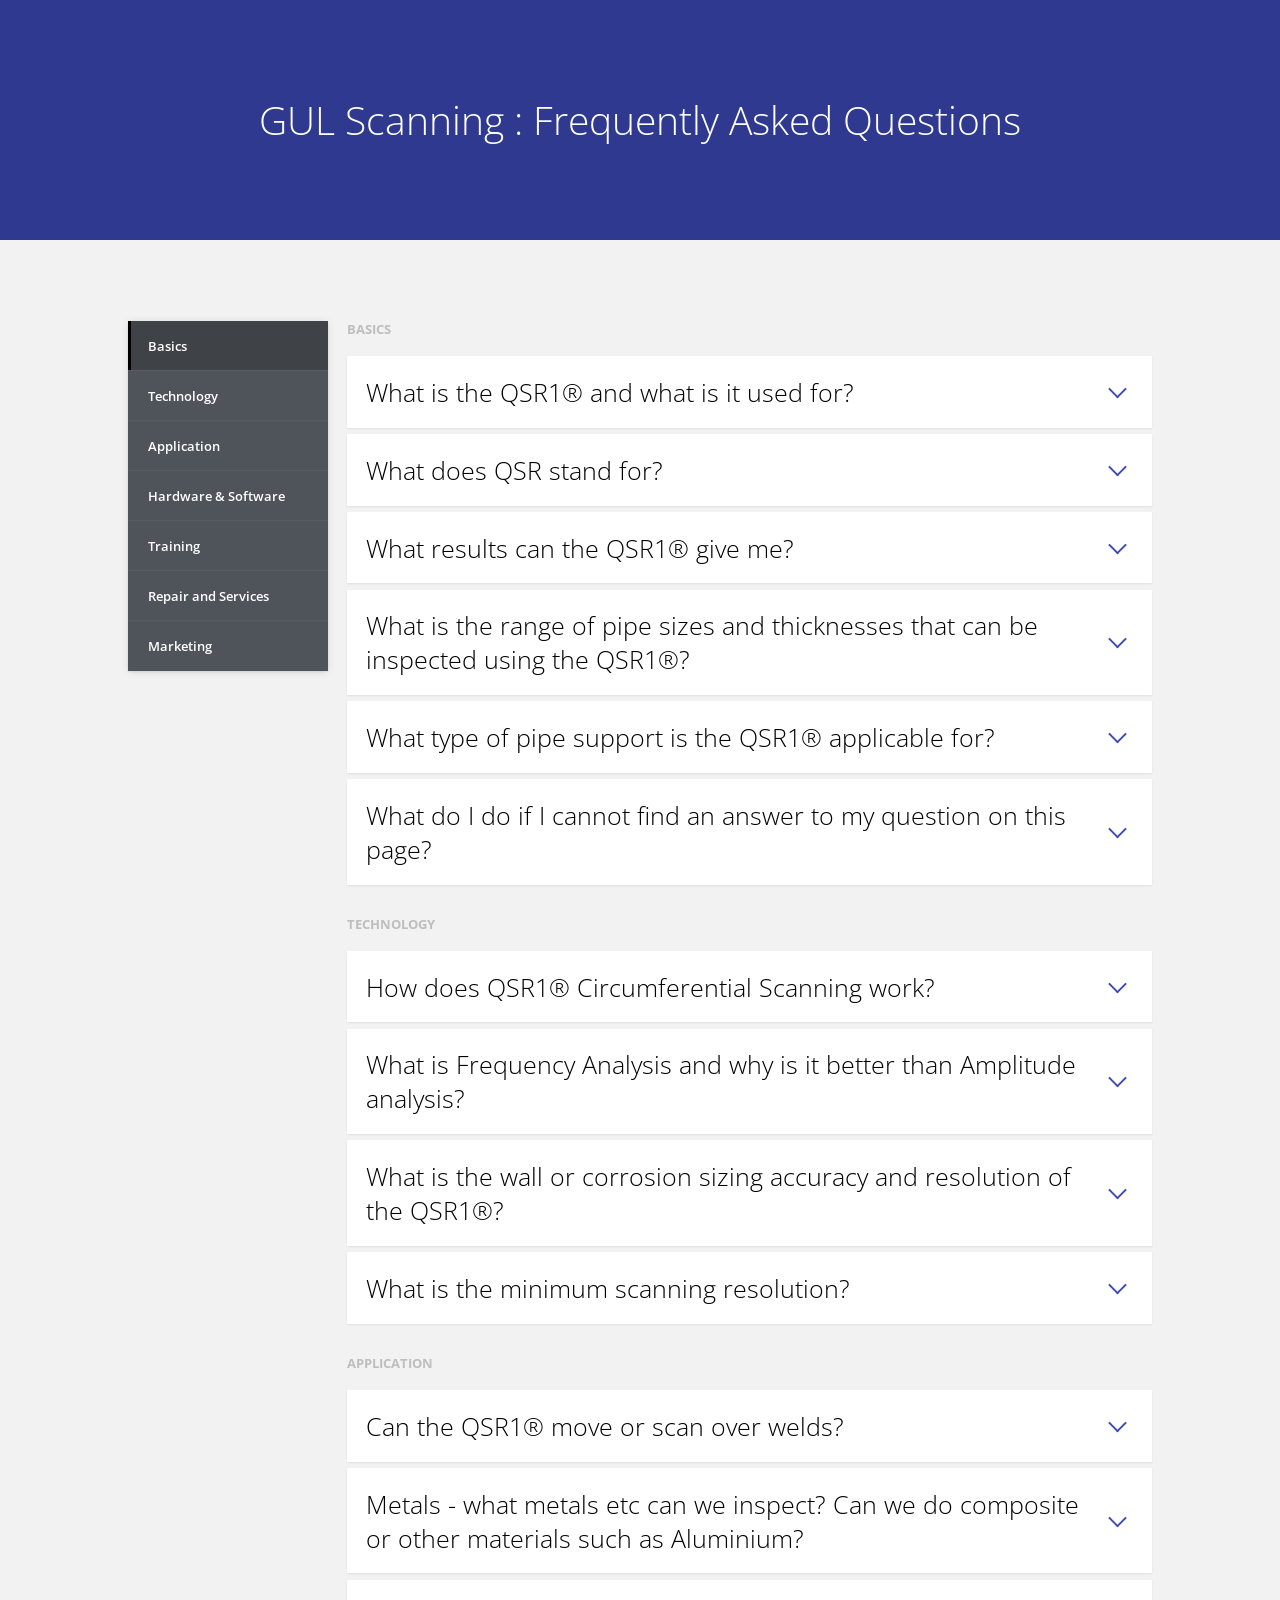
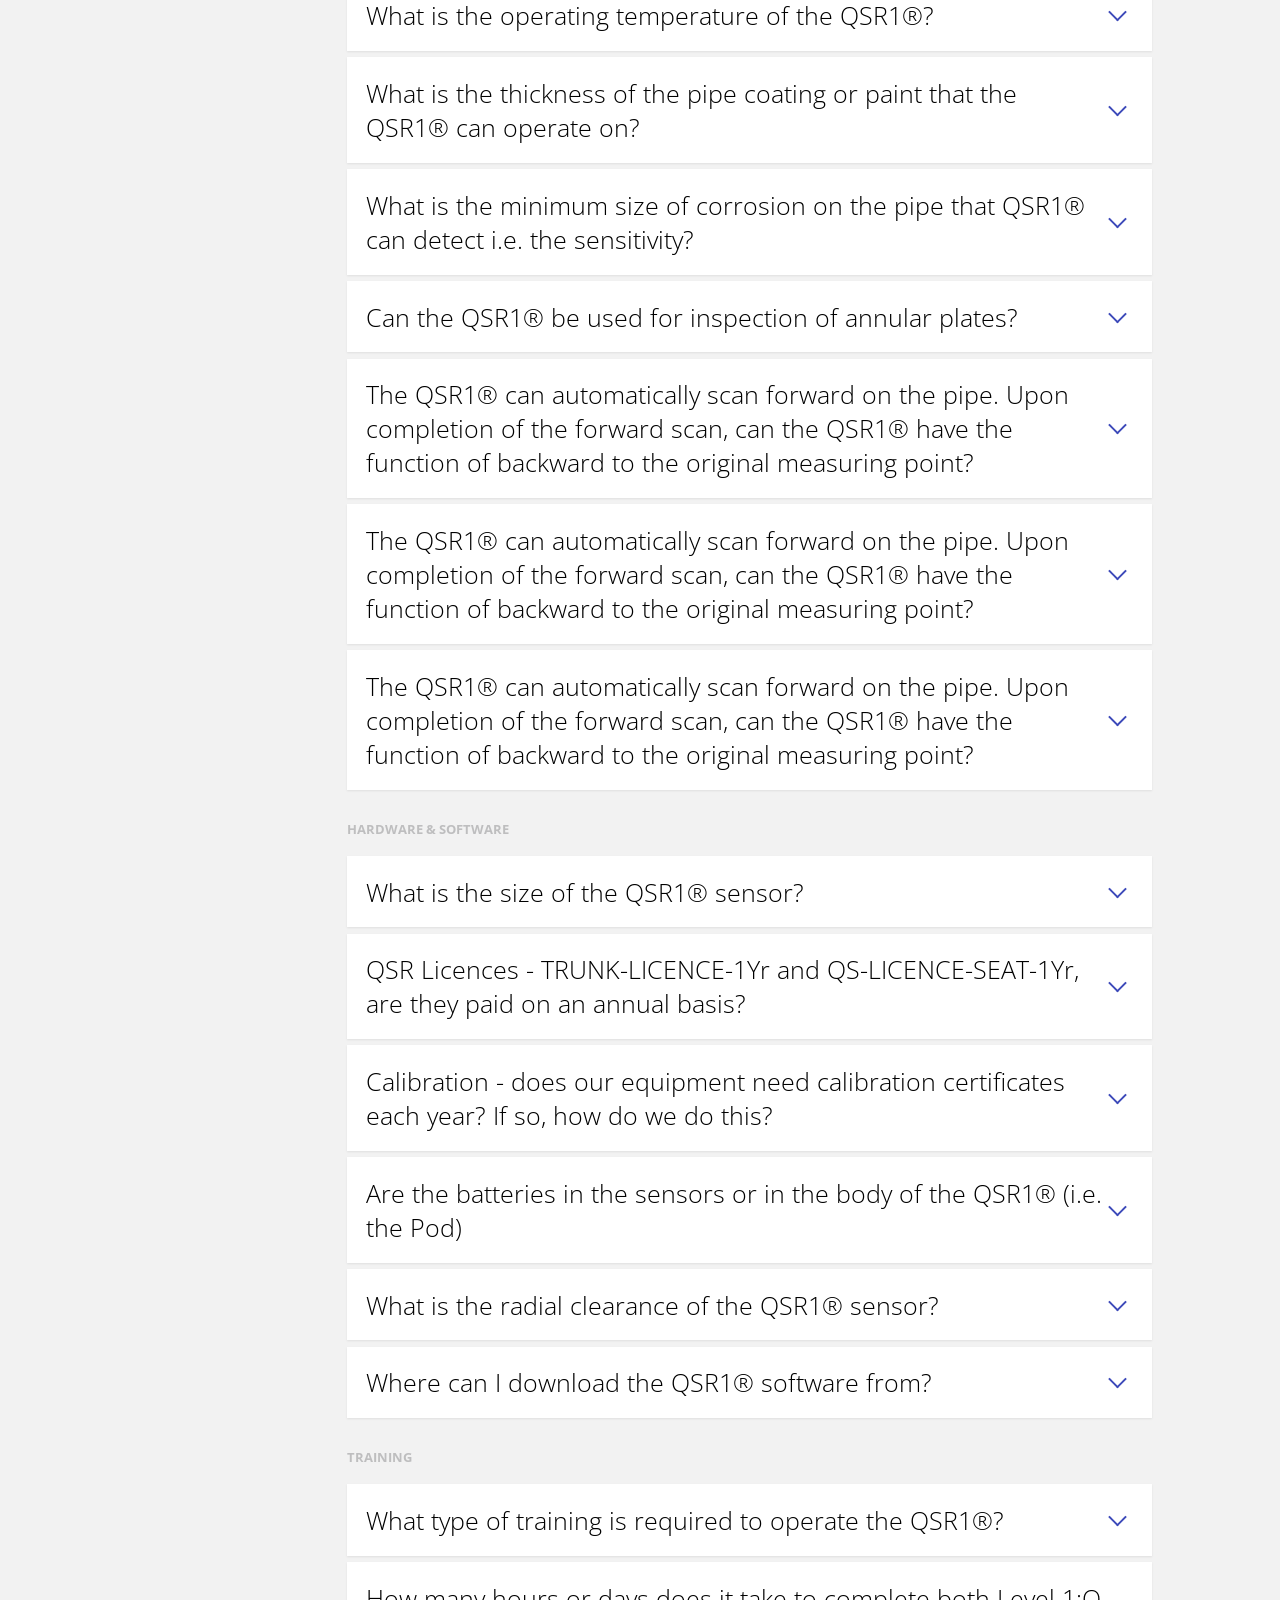
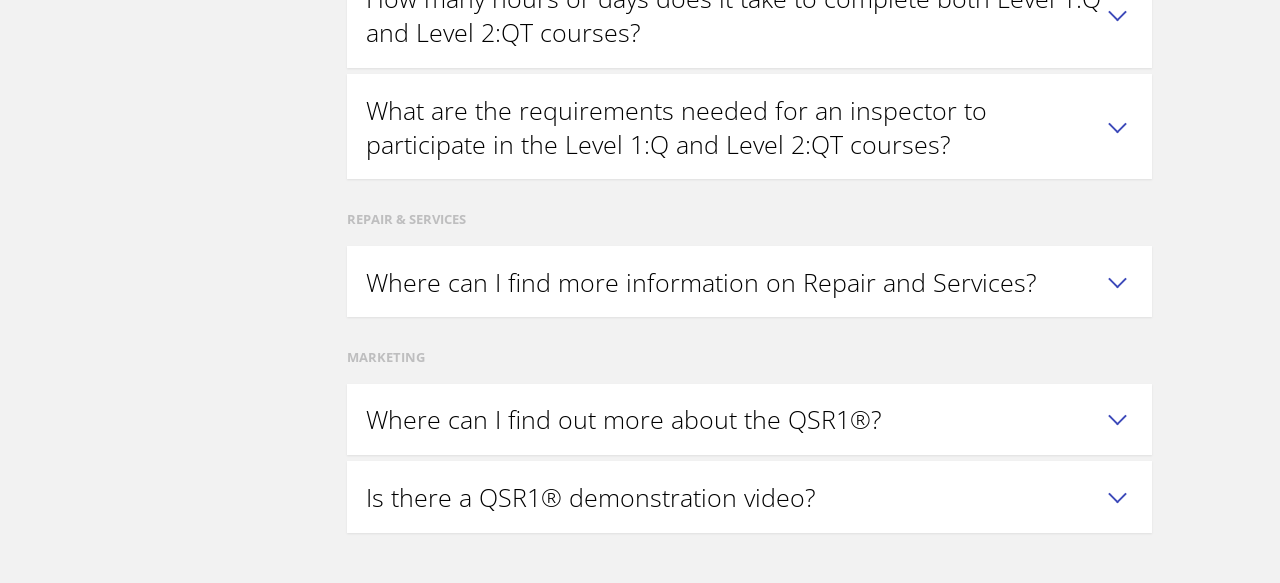
==== index.html @ 3a2f201e "Update index.html" ====
<!doctype html>
<html lang="en">
<head>
  <meta charset="UTF-8">
  <meta name="viewport" content="width=device-width, initial-scale=1">
  <script>document.getElementsByTagName("html")[0].className += " js";</script>
  <link rel="stylesheet" href="assets/css/style.css">
  <title>GUL FAQ | QSR1 </title>
</head>
<body>
<header class="cd-header flex flex-column flex-center">
  <div class="text-component text-center">
    <h1>GUL Scanning : Frequently Asked Questions</h1>
   <!-- <p>👈 <a class="cd-article-link" href="https://codyhouse.co/gem/css-faq-template">Article &amp; Download</a></p> -->
  </div>
</header>

<section class="cd-faq js-cd-faq container max-width-md margin-top-lg margin-bottom-lg">
	<ul class="cd-faq__categories">
		<li><a class="cd-faq__category cd-faq__category-selected truncate" href="#basics">Basics</a></li>
		<li><a class="cd-faq__category truncate" href="#mobile">Technology</a></li>
		<li><a class="cd-faq__category truncate" href="#account">Application</a></li>
		<li><a class="cd-faq__category truncate" href="#payments">Hardware &amp; Software</a></li>
		<li><a class="cd-faq__category truncate" href="#privacy">Training</a></li>
		<li><a class="cd-faq__category truncate" href="#delivery">Repair and Services</a></li>
		<li><a class="cd-faq__category truncate" href="#privacy2">Marketing</a></li>
	</ul> <!-- cd-faq__categories -->

	<div class="cd-faq__items">
		<ul id="basics" class="cd-faq__group">
			<li class="cd-faq__title"><h2>Basics</h2></li>
			<li class="cd-faq__item">
				<a class="cd-faq__trigger" href="#0"><span>What is the QSR1® and what is it used for?</span></a>
				<div class="cd-faq__content">
          <div class="text-component">
            <p>The QSR1® is a guided wave scanner that can measure the minimum remaining and nominal pipe wall thicknesses. The circumferential scanner uses circumferential guided waves and advanced frequency analysis to quantitatively and accurately measure wall thicknesses. These measurement data are highly repeatable and reliable because of the Auto-Calibration and Semi-Automatic Scanning capabilities. The circumferential scanner is mainly used for the sizing of corrosion under pipe supports (CUPS) or touch point corrosion.<br><br>
			  
			  <img src="https://drive.google.com/uc?id=10ZU4eWEVcbg81Zo8_3ATDaKUYLlcRTdD" alt="QSR1-feature">
			  
			  </p>
          </div>
				</div> <!-- cd-faq__content -->
			</li>

			<li class="cd-faq__item">
				<a class="cd-faq__trigger" href="#0"><span>What does QSR stand for?</span></a>
				<div class="cd-faq__content">
          <div class="text-component">
            <p>QSR is an abbreviation of Quantitative Short Range. It is a group of products that uses patented GUL Scanning technology to quantitatively size corrosion within a relatively short inspection range.
			  <br><br><img src="https://drive.google.com/uc?id=1bDY5DT1FU-ywLPHUi1WL1-l1NAIL7yca" alt="QSR1-FreqAnalysisGIF">

			  
			  </p>
          </div>
				</div> <!-- cd-faq__content -->
			</li>

			
			<li class="cd-faq__item">
				<a class="cd-faq__trigger" href="#0"><span>What results can the QSR1® give me?</span></a>
				<div class="cd-faq__content">
          <div class="text-component">
            <p>The most important results that the QSR1® gives is the plot of minimum remaining wall thickness against pipe axial distance. These results can be used to perform fitness-for-service (FFS) assessment (e.g. ASME B31G) on the corroded section of a pipe. In addition, the QSR1® also provides measurement of the nominal wall thickness along the scanned length.
			  			  <br><br><img src="https://drive.google.com/uc?id=1vbvMTJKEgYdz5nEgbuIhCYPerAkkrRYW" alt="QSR1-Results"><br><br>

			  </p>
          </div>
				</div> <!-- cd-faq__content -->
			</li>
			
			
			
			<li class="cd-faq__item">
				<a class="cd-faq__trigger" href="#0"><span>What is the range of pipe sizes and thicknesses that can be inspected using the QSR1®?</span></a>
				<div class="cd-faq__content">
          <div class="text-component">
            <p>The QSR1® can accommodate for any pipe sizes from NPS 6" to 24" (DN 150 to 600), with nominal pipe wall thicknesses ranging from 6 mm to 13 mm (1/4" to 1/2"). Any custom pipe sizes between NPS 6" to 24" can also be made to order. The diameter of the pipe to be inspected shall determine the choice of frame size to use. For example, to inspect an NPS 10 pipe, the 10 inch frames should be used.
			  			  <br><br><img src="https://drive.google.com/uc?id=1YSLcM2b5LMRifeTAEAhLfquRXwaguMHJ" alt="QSR1-FrameSize"><br><br>

			  </p>
          </div>
				</div> <!-- cd-faq__content -->
			</li>

			<li class="cd-faq__item">
				<a class="cd-faq__trigger" href="#0"><span>What type of pipe support is the QSR1® applicable for?</span></a>
				<div class="cd-faq__content">
          <div class="text-component">
            <p>The QSR1® circumferential scanner is applicable for simple resting pipe supports and any pipe supports which does not hinder the movement of the circumferential scanner over the pipe section with the support.
				<br><br><img src="https://drive.google.com/uc?id=1HLz7AQvmSZNbCyyNZNR1PVGaTyXkLJU7" alt="QSR1-OnPipeSimpleSup"><br><br>

			  </p>
          </div>
				</div> <!-- cd-faq__content -->
			</li>
			
			
			<li class="cd-faq__item">
				<a class="cd-faq__trigger" href="#0"><span>What do I do if I cannot find an answer to my question on this page?</span></a>
				<div class="cd-faq__content">
          <div class="text-component">
            <p>Please send us a message on our <a href="https://www.guided-ultrasonics.com/contact/" target="_blank">Contact Us</a> page. We will be happy to help.

			  </p>
          </div>
				</div> <!-- cd-faq__content -->
			</li>
			
			
			
			
		</ul> <!-- cd-faq__group -->

		<ul id="mobile" class="cd-faq__group">
			<li class="cd-faq__title"><h2>Technology</h2>
			</li>
			<li class="cd-faq__item">
				<a class="cd-faq__trigger" href="#0"><span>How does QSR1® Circumferential Scanning work?</span></a>
				<div class="cd-faq__content">
          <div class="text-component">
            <p>The QSR1® circumferential scanner transmits shear guided waves, which is low frequency (hundreds of kHz) ultrasound, that travels around the pipe circumference. The reflection and transmission of the waves are measured by the receiver sensor and analysed using GUL Scanning algorithm that is based on a frequency-based method.
			<br><br><img src="https://drive.google.com/uc?id=1kVD8-GHU-wymRi5QWcuvBlRiHQGny23w" alt="QSR1-CircScanning"><br><br>
			The QSR1® is designed to semi-automatically move along the pipe and collect wall thickness measurements at fixed scanning intervals along the pipe. See our demo video for more information.
			<br><br><img src="https://drive.google.com/uc?id=1Exs3OKGMMLrWdczkpvBtfkkx9D7BXljC" alt="QSR1-CircScanning-Move"><br><br>

			  
			  </p>
          </div>
				</div> <!-- cd-faq__content -->
			</li>

			<li class="cd-faq__item">
				<a class="cd-faq__trigger" href="#0"><span>What is Frequency Analysis and why is it better than Amplitude analysis?</span></a>
				<div class="cd-faq__content">
          <div class="text-component">
            <p>The QSR1® uses a frequency-based method which directly relates the frequency properties of the waves to the pipe wall thickness. In contrast to this, conventional NDT techniques, such as MRUT, typically use Amplitude-based methods, which involves estimating defect sizes based on the amplitude of the signals.
			<br><br><img src="https://drive.google.com/uc?id=1FjFw2zIaTWupa2KAe32b-gAHFe2Hus_o" alt="AmpVsFreq"><br><br>
				However, there are many external factors that can affect the amplitude of the guided waves and hence affecting the accuracy of the sizing estimate.
				The first important variable is the corrosion profile. If analysing amplitde alone, a deep but narrow profile could give the same amplitude reduction as a corrosion with a shallow but wide profile. This is because the guided wave reflection ratio is a function of both length and depth of the corrosion. However, frequency analysis can be used to directly measure the minimum remaining wall thickness because it possesses a unique frequency signature.
				<br><br><img src="https://drive.google.com/uc?id=1TN04fxJ9HDcmea3uqAOlO1gQ0aPr583V" alt="QSR1-EffectCorrProfile"><br><br>
				The second factor to consider is the effects of signal energy loss on the corrosion sizing accuracy.
				Energy losses due to paint, coatings, corrosion scale and support pads can cause a reduction in reflection amplitude.
				This amplitude drop can lead to a false positive result or large inaccuracies when sizing a defect using amplitude analysis.
				Frequency analysis methods are significantly less affected by the signal energy losses as the frequency content or signature is not affected; only the amplitudes.
				<br><br><img src="https://drive.google.com/uc?id=1drADsTvreiuQW8sVvZu72PcNOf6OZssE" alt="QSR1-EffectCorrProfile"><br><br>
				In addition, the QSR1® uses the Shear Horizontal guided waves which do not leak energy into liquid loadings in pipes. Hence, the QSR1®'s corrosion sizing capability provides a truly quantitative and is more accurate than other amplitude-based methods.   
				<br><br>For more information, watch the <a href="https://youtu.be/JAsYn7wlb1M" target="_blank">video</a> below.
				<br><br>
    			<div class="media-wrapper">
        			<iframe  src="https://www.youtube.com/embed/JAsYn7wlb1M" frameborder="0" allowfullscreen></iframe>
    			</div>
			  	<br><br>
			  
			  </p>
          </div>
				</div> <!-- cd-faq__content -->
			</li>

			<li class="cd-faq__item">
				<a class="cd-faq__trigger" href="#0"><span>What is the wall or corrosion sizing accuracy and resolution of the QSR1®?</span></a>
				<div class="cd-faq__content">
          <div class="text-component">
            <p>The accuracy is typically &plusmn; 0.5 mm (&lt; 50% wall thickness) and &plusmn;1 mm (&gt; 50% wall thickness), based on rigorous lab tests conducted on an NPS 10 Schedule 40 pipe. The measurement resolution is &plusmn; 0.01 mm.
			<br><br><img src="https://drive.google.com/uc?id=1x1H8sLM1e0p6_jKSoyuZtheCu40-eUsK" alt="QSR1-Accuracy"><br><br>
			  </p>
          </div>
				</div> <!-- cd-faq__content -->
			</li>
			
			<li class="cd-faq__item">
				<a class="cd-faq__trigger" href="#0"><span>What is the minimum scanning resolution?</span></a>
				<div class="cd-faq__content">
          <div class="text-component">
            <p>The highest scanning resolution is &plusmn; 0.5 cm.</p>
          </div>
				</div> <!-- cd-faq__content -->
			</li>
			
			
		</ul> <!-- cd-faq__group -->

		<ul id="account" class="cd-faq__group">
			<li class="cd-faq__title"><h2>Application</h2></li>
			<li class="cd-faq__item">
				<a class="cd-faq__trigger" href="#0"><span>Can the QSR1® move or scan over welds?</span></a>
				<div class="cd-faq__content">
          <div class="text-component">
            <p>Circumferential Girth welds - Generally no but it depends on the height of the weld cap; yes, if the welds have been grinded flush with the pipe and the QSR1® can move across it without restrictions.
			  <br>
				Long Seam welds or spiral welds - Either types of seams do not matter for results; but the sensor carts have problems driving over the hump of the weld cap.
			  </p>
          </div>
				</div> <!-- cd-faq__content -->
			</li>

			
			<li class="cd-faq__item">
				<a class="cd-faq__trigger" href="#0"><span>Metals - what metals etc can we inspect? Can we do composite or other materials such as Aluminium?</span></a>
				<div class="cd-faq__content">
          <div class="text-component">
            <p>The QSR1® is designed to work on carbon steel pipes.</p>
          </div>
				</div> <!-- cd-faq__content -->
			</li>
			
						
			<li class="cd-faq__item">
				<a class="cd-faq__trigger" href="#0"><span>What is the operating temperature of the QSR1®?</span></a>
				<div class="cd-faq__content">
          <div class="text-component">
            <p>The QSR1® is designed to operate within -20&deg;C to +70&deg;C (0 to 160&deg;F).</p>
          </div>
				</div> <!-- cd-faq__content -->
			</li>
			
						
			<li class="cd-faq__item">
				<a class="cd-faq__trigger" href="#0"><span>What is the thickness of the pipe coating or paint that the QSR1® can operate on?</span></a>
				<div class="cd-faq__content">
          <div class="text-component">
            <p>The QSR1® can be applied to pipes with coatings or paint as thick as 1 mm.
</p>
          </div>
				</div> <!-- cd-faq__content -->
			</li>
			
			
			<li class="cd-faq__item">
				<a class="cd-faq__trigger" href="#0"><span>What is the minimum size of corrosion on the pipe that QSR1® can detect i.e. the sensitivity?</span></a>
				<div class="cd-faq__content">
          <div class="text-component">
            <p>The smallest defect size that our GUL inspectors have reliably detected and validated, is a 25 mm x 25 mm real corrosion patch on a 10” pipe. It is important to keep in mind that sensitivity of an inspection will always depend on existing pipe condition.</p>
          </div>
				</div> <!-- cd-faq__content -->
			</li>

			<li class="cd-faq__item">
				<a class="cd-faq__trigger" href="#0"><span>Can the QSR1® be used for inspection of annular plates?</span></a>
				<div class="cd-faq__content">
          <div class="text-component">
            <p>This is not possible at this time with the QSR1® but we are looking to develop this application in the near future. </p>
          </div>
				</div> <!-- cd-faq__content -->
			</li>

			<li class="cd-faq__item">
				<a class="cd-faq__trigger" href="#0"><span>The QSR1® can automatically scan forward on the pipe. Upon completion of the forward scan, can the QSR1® have the function of backward to the original measuring point?</span></a>
				<div class="cd-faq__content">
          <div class="text-component">
            <p>Yes, the function is available on the WaveProQSR software.</p>
          </div>
				</div> <!-- cd-faq__content -->
			</li>
			
			
			<li class="cd-faq__item">
				<a class="cd-faq__trigger" href="#0"><span>The QSR1® can automatically scan forward on the pipe. Upon completion of the forward scan, can the QSR1® have the function of backward to the original measuring point?</span></a>
				<div class="cd-faq__content">
          <div class="text-component">
            <p>Yes. Please see links below:<br>
				 <a href="https://drive.google.com/file/d/1qtDLOfrp46_ABMnAGCxPBrAnlSFDLzpM/view?usp=sharing" target="_blank">QSR1® Case Study 1</a>
			</p>
          </div>
				</div> <!-- cd-faq__content -->
			</li>
			
			
			<li class="cd-faq__item">
				<a class="cd-faq__trigger" href="#0"><span>The QSR1® can automatically scan forward on the pipe. Upon completion of the forward scan, can the QSR1® have the function of backward to the original measuring point?</span></a>
				<div class="cd-faq__content">
          <div class="text-component">
            <p>The QSR1® is designed to inspect pipe sections at supports, which typically involves scanning 0.5 meter pipe sections. The speed of the scanner on a pipe depends on the Collection and Scan configuration settings that the user has selected. For 1 cm scanning steps using the “Default” or “Dft” protocol on a NPS 10 Schedule 40 pipe, the scanning rate is approximately 17 minutes per meter. Therefore, a typical QSR1® scan is approximately 9 minutes per support location.
			</p>
          </div>
				</div> <!-- cd-faq__content -->
			</li>
			
			
			
		</ul> <!-- cd-faq__group -->

		<ul id="payments" class="cd-faq__group">
			<li class="cd-faq__title"><h2>Hardware &amp; Software</h2></li>
			<li class="cd-faq__item">
				<a class="cd-faq__trigger" href="#0"><span>What is the size of the QSR1® sensor?</span></a>
				<div class="cd-faq__content">
          <div class="text-component">
            <p>Approximately 60 mm. </p>
          </div>
				</div> <!-- cd-faq__content -->
			</li>

			
			
			<li class="cd-faq__item">
				<a class="cd-faq__trigger" href="#0"><span>QSR Licences - TRUNK-LICENCE-1Yr and QS-LICENCE-SEAT-1Yr, are they paid on an annual basis?</span></a>
				<div class="cd-faq__content">
          <div class="text-component">
            <p>Yes, we are proposing to charge a year fee for access to the Trunk and the software that will be on this platform. The purpose is to keep up-dated with software, firmware and WaveProQSR. There will be a major upgrade for QSR processing using an advanced and innovative AI (artificial Intelligence) approach called machine learning. This will allow us to move towards the goal of fully automated analysis and providing advanced tools and capabilities.</p>
          </div>
				</div> <!-- cd-faq__content -->
			</li>
			
			
			<li class="cd-faq__item">
				<a class="cd-faq__trigger" href="#0"><span>Calibration - does our equipment need calibration certificates each year? If so, how do we do this?</span></a>
				<div class="cd-faq__content">
          <div class="text-component">
            <p>The QSR1® must be shipped back to GUL annually for calibration. This is performed 1x a year.</p>
          </div>
				</div> <!-- cd-faq__content -->
			</li>
			
			
			<li class="cd-faq__item">
				<a class="cd-faq__trigger" href="#0"><span>Are the batteries in the sensors or in the body of the QSR1® (i.e. the Pod)</span></a>
				<div class="cd-faq__content">
          <div class="text-component">
            <p>You only charge the electronics pod so it doesn't matter if the sensors are connected. Plug in the charger (you can check its charging by turning on the unit and look to see the symbol for charging on the battery icon). </p>
          </div>
				</div> <!-- cd-faq__content -->
			</li>

			<li class="cd-faq__item">
				<a class="cd-faq__trigger" href="#0"><span>What is the radial clearance of the QSR1® sensor?</span></a>
				<div class="cd-faq__content">
          <div class="text-component">
            <p>The larger the pipe diameter, the lower the radial clearance. The following lists the nominal pipe diameter and their respective radial clearance: - NPS 6 (60 mm), NPS 8 (53 mm), NPS 10 (51 mm) and NPS 12 (17 mm). <br><br>
			  <img src="https://drive.google.com/uc?id=1lAY2h2yR82pAyMokmGMEisdvxqEM6sIe " alt="radialclearance">
			  </p>
          </div>
				</div> <!-- cd-faq__content -->
			</li>
			
		
			<li class="cd-faq__item">
				<a class="cd-faq__trigger" href="#0"><span>Where can I download the QSR1® software from?</span></a>
				<div class="cd-faq__content">
          <div class="text-component">
            <p>The access to the software will be provided to you once you have purchased a QSR1®.  </p>
          </div>
				</div> <!-- cd-faq__content -->
			</li>
				
			
			
		</ul> <!-- cd-faq__group -->

		<ul id="privacy" class="cd-faq__group">
			<li class="cd-faq__title"><h2>Training</h2></li>
			<li class="cd-faq__item">
				<a class="cd-faq__trigger" href="#0"><span>What type of training is required to operate the QSR1®?</span></a>
				<div class="cd-faq__content">
          <div class="text-component">
            <p>A trained and qualified Level 2:QT inspector is required to operate and analyse the results from the QSR1®. For more information, please see <a href="https://www.guided-ultrasonics.com/training/" target="_blank">GUL Training webpage</a>.
			  			  <br><br><img src="https://drive.google.com/uc?id=1ZKOFJjHxRxUV51tBWv8IRh3JXbH3qLV_" alt="QSR1-TrainingInfo"><br><br>
			  </p>
          </div>
				</div> <!-- cd-faq__content -->
			</li>

			<li class="cd-faq__item">
				<a class="cd-faq__trigger" href="#0"><span>How many hours or days does it take to complete both Level 1:Q and Level 2:QT courses?</span></a>
				<div class="cd-faq__content">
          <div class="text-component">
            <p>When both Level 1:Q and Level 2:QT are taken together, the total course duration is 32 hours or 4 working days. When the courses are taken separately, the Leve1 1:Q and Level 2:QT courses are 16 and 24 hours respectively.
			  </p>
          </div>
				</div> <!-- cd-faq__content -->
			</li>

			
			<li class="cd-faq__item">
				<a class="cd-faq__trigger" href="#0"><span>What are the requirements needed for an inspector to participate in the Level 1:Q and Level 2:QT courses?</span></a>
				<div class="cd-faq__content">
          <div class="text-component">
            <p>The figure below shows the list of requirements for both courses.
				<br><br><img src="https://drive.google.com/uc?id=1_M5tdbKwlVvMre-IxEq1wWKpjkouN86I" alt="QSR1-TrainingReq"><br><br>
			  </p>
          </div>
				</div> <!-- cd-faq__content -->
			</li>
			
			
			
			
		</ul> <!-- cd-faq__group -->

		
		
		<ul id="delivery" class="cd-faq__group">
			<li class="cd-faq__title"><h2>Repair &amp; Services</h2></li>
			<li class="cd-faq__item">
				<a class="cd-faq__trigger" href="#0"><span>Where can I find more information on Repair and Services?</span></a>
				<div class="cd-faq__content">
          <div class="text-component">
            <p>For more information, please see <a href="https://www.guided-ultrasonics.com/repairs/" target="_blank">GUL Repair and Servicing webpage</a>.   </p>
          </div>
				</div> <!-- cd-faq__content -->
			</li>

			
			
		</ul> <!-- cd-faq__group -->
		
		
		
		<ul id="privacy2" class="cd-faq__group">
			<li class="cd-faq__title"><h2>Marketing</h2></li>
			<li class="cd-faq__item">
				<a class="cd-faq__trigger" href="#0"><span>Where can I find out more about the QSR1®?</span></a>
				<div class="cd-faq__content">
          <div class="text-component">
            <p>Check out the <a href="https://www.guided-ultrasonics.com/qsr/" target="_blank">QSR1® webpage.</a> </p>
          </div>
				</div> <!-- cd-faq__content -->
			</li>

			<li class="cd-faq__item">
				<a class="cd-faq__trigger" href="#0"><span>Is there a QSR1® demonstration video?</span></a>
				<div class="cd-faq__content">
          <div class="text-component">
            <p>
    			<div class="media-wrapper">
        			<iframe  src="https://www.youtube.com/embed/T9B1Lh7eBgA" frameborder="0" allowfullscreen></iframe>
    			</div>
			  	<br><br>
				QSR1® Circumferential Scanner Demo Video: <a href="https://youtu.be/T9B1Lh7eBgA" target="_blank">English</a> | <a href="https://youtu.be/w12lm-R1s1s">Mandarin (YouTube) </a> |  <a href="https://v.youku.com/v_show/id_XNDc1OTI0NTg3Mg==.html" target="_blank">Mandarin (YouKu)</a> |  <a href="https://youtu.be/PWuasW44wWs" target="_blank">German</a> |  <a href="https://youtu.be/YoU82_hUxhw" target="_blank">Japanese</a>   </p>
          </div>
				</div> <!-- cd-faq__content -->
			</li>
			
			
		</ul> <!-- cd-faq__group -->
		
		
		
		
	</div> <!-- cd-faq__items -->

	
	
	
	
	<a href="#0" class="cd-faq__close-panel text-replace">Close</a>
  
  <div class="cd-faq__overlay" aria-hidden="true"></div>
</section> <!-- cd-faq -->
<script src="assets/js/util.js"></script> <!-- util functions included in the CodyHouse framework -->
<script src="assets/js/main.js"></script> 
</body>
</html>
---- assets/css/style.css ----
@import url("https://fonts.googleapis.com/css?family=Open+Sans:400,300,600,700");*,*::after,*::before{box-sizing:inherit}*{font:inherit}html,body,div,span,applet,object,iframe,h1,h2,h3,h4,h5,h6,p,blockquote,pre,a,abbr,acronym,address,big,cite,code,del,dfn,em,img,ins,kbd,q,s,samp,small,strike,strong,sub,sup,tt,var,b,u,i,center,dl,dt,dd,ol,ul,li,fieldset,form,label,legend,table,caption,tbody,tfoot,thead,tr,th,td,article,aside,canvas,details,embed,figure,figcaption,footer,header,hgroup,menu,nav,output,ruby,section,summary,time,mark,audio,video,hr{margin:0;padding:0;border:0}html{box-sizing:border-box}body{background-color:hsl(0, 0%, 100%);background-color:var(--color-bg, white)}article,aside,details,figcaption,figure,footer,header,hgroup,menu,nav,section,main,form legend{display:block}ol,ul{list-style:none}blockquote,q{quotes:none}button,input,textarea,select{margin:0}.btn,.form-control,.link,.reset{background-color:transparent;padding:0;border:0;border-radius:0;color:inherit;line-height:inherit;-webkit-appearance:none;-moz-appearance:none;appearance:none}select.form-control::-ms-expand{display:none}textarea{resize:vertical;overflow:auto;vertical-align:top}input::-ms-clear{display:none}table{border-collapse:collapse;border-spacing:0}img,video,svg{max-width:100%}[data-theme]{background-color:hsl(0, 0%, 100%);background-color:var(--color-bg, #fff);color:hsl(240, 4%, 20%);color:var(--color-contrast-high, #313135)}:root{--space-unit:  1em;--space-xxxxs: calc(0.125*var(--space-unit));--space-xxxs:  calc(0.25*var(--space-unit));--space-xxs:   calc(0.375*var(--space-unit));--space-xs:    calc(0.5*var(--space-unit));--space-sm:    calc(0.75*var(--space-unit));--space-md:    calc(1.25*var(--space-unit));--space-lg:    calc(2*var(--space-unit));--space-xl:    calc(3.25*var(--space-unit));--space-xxl:   calc(5.25*var(--space-unit));--space-xxxl:  calc(8.5*var(--space-unit));--space-xxxxl: calc(13.75*var(--space-unit));--component-padding: var(--space-md)}:root{--max-width-xxs: 32rem;--max-width-xs:  38rem;--max-width-sm:  48rem;--max-width-md:  64rem;--max-width-lg:  80rem;--max-width-xl:  90rem;--max-width-xxl: 120rem}.container{width:calc(100% - 1.25em);width:calc(100% - 2*var(--component-padding));margin-left:auto;margin-right:auto}.max-width-xxs{max-width:32rem;max-width:var(--max-width-xxs)}.max-width-xs{max-width:38rem;max-width:var(--max-width-xs)}.max-width-sm{max-width:48rem;max-width:var(--max-width-sm)}.max-width-md{max-width:64rem;max-width:var(--max-width-md)}.max-width-lg{max-width:80rem;max-width:var(--max-width-lg)}.max-width-xl{max-width:90rem;max-width:var(--max-width-xl)}.max-width-xxl{max-width:120rem;max-width:var(--max-width-xxl)}.max-width-adaptive-sm{max-width:38rem;max-width:var(--max-width-xs)}@media (min-width: 64rem){.max-width-adaptive-sm{max-width:48rem;max-width:var(--max-width-sm)}}.max-width-adaptive-md{max-width:38rem;max-width:var(--max-width-xs)}@media (min-width: 64rem){.max-width-adaptive-md{max-width:64rem;max-width:var(--max-width-md)}}.max-width-adaptive,.max-width-adaptive-lg{max-width:38rem;max-width:var(--max-width-xs)}@media (min-width: 64rem){.max-width-adaptive,.max-width-adaptive-lg{max-width:64rem;max-width:var(--max-width-md)}}@media (min-width: 90rem){.max-width-adaptive,.max-width-adaptive-lg{max-width:80rem;max-width:var(--max-width-lg)}}.max-width-adaptive-xl{max-width:38rem;max-width:var(--max-width-xs)}@media (min-width: 64rem){.max-width-adaptive-xl{max-width:64rem;max-width:var(--max-width-md)}}@media (min-width: 90rem){.max-width-adaptive-xl{max-width:90rem;max-width:var(--max-width-xl)}}.grid{--grid-gap: 0px;display:-ms-flexbox;display:flex;-ms-flex-wrap:wrap;flex-wrap:wrap}.grid>*{-ms-flex-preferred-size:100%;flex-basis:100%}[class*="grid-gap"]{margin-bottom:1em * -1;margin-bottom:calc(var(--grid-gap, 1em)*-1);margin-right:1em * -1;margin-right:calc(var(--grid-gap, 1em)*-1)}[class*="grid-gap"]>*{margin-bottom:1em;margin-bottom:var(--grid-gap, 1em);margin-right:1em;margin-right:var(--grid-gap, 1em)}.grid-gap-xxxxs{--grid-gap: var(--space-xxxxs)}.grid-gap-xxxs{--grid-gap: var(--space-xxxs)}.grid-gap-xxs{--grid-gap: var(--space-xxs)}.grid-gap-xs{--grid-gap: var(--space-xs)}.grid-gap-sm{--grid-gap: var(--space-sm)}.grid-gap-md{--grid-gap: var(--space-md)}.grid-gap-lg{--grid-gap: var(--space-lg)}.grid-gap-xl{--grid-gap: var(--space-xl)}.grid-gap-xxl{--grid-gap: var(--space-xxl)}.grid-gap-xxxl{--grid-gap: var(--space-xxxl)}.grid-gap-xxxxl{--grid-gap: var(--space-xxxxl)}.col{-ms-flex-positive:1;flex-grow:1;-ms-flex-preferred-size:0;flex-basis:0;max-width:100%}.col-1{-ms-flex-preferred-size:calc(8.33% - 0.01px - 1em);-ms-flex-preferred-size:calc(8.33% - 0.01px - var(--grid-gap, 1em));flex-basis:calc(8.33% - 0.01px - 1em);flex-basis:calc(8.33% - 0.01px - var(--grid-gap, 1em));max-width:calc(8.33% - 0.01px - 1em);max-width:calc(8.33% - 0.01px - var(--grid-gap, 1em))}.col-2{-ms-flex-preferred-size:calc(16.66% - 0.01px - 1em);-ms-flex-preferred-size:calc(16.66% - 0.01px - var(--grid-gap, 1em));flex-basis:calc(16.66% - 0.01px - 1em);flex-basis:calc(16.66% - 0.01px - var(--grid-gap, 1em));max-width:calc(16.66% - 0.01px - 1em);max-width:calc(16.66% - 0.01px - var(--grid-gap, 1em))}.col-3{-ms-flex-preferred-size:calc(25% - 0.01px - 1em);-ms-flex-preferred-size:calc(25% - 0.01px - var(--grid-gap, 1em));flex-basis:calc(25% - 0.01px - 1em);flex-basis:calc(25% - 0.01px - var(--grid-gap, 1em));max-width:calc(25% - 0.01px - 1em);max-width:calc(25% - 0.01px - var(--grid-gap, 1em))}.col-4{-ms-flex-preferred-size:calc(33.33% - 0.01px - 1em);-ms-flex-preferred-size:calc(33.33% - 0.01px - var(--grid-gap, 1em));flex-basis:calc(33.33% - 0.01px - 1em);flex-basis:calc(33.33% - 0.01px - var(--grid-gap, 1em));max-width:calc(33.33% - 0.01px - 1em);max-width:calc(33.33% - 0.01px - var(--grid-gap, 1em))}.col-5{-ms-flex-preferred-size:calc(41.66% - 0.01px - 1em);-ms-flex-preferred-size:calc(41.66% - 0.01px - var(--grid-gap, 1em));flex-basis:calc(41.66% - 0.01px - 1em);flex-basis:calc(41.66% - 0.01px - var(--grid-gap, 1em));max-width:calc(41.66% - 0.01px - 1em);max-width:calc(41.66% - 0.01px - var(--grid-gap, 1em))}.col-6{-ms-flex-preferred-size:calc(50% - 0.01px - 1em);-ms-flex-preferred-size:calc(50% - 0.01px - var(--grid-gap, 1em));flex-basis:calc(50% - 0.01px - 1em);flex-basis:calc(50% - 0.01px - var(--grid-gap, 1em));max-width:calc(50% - 0.01px - 1em);max-width:calc(50% - 0.01px - var(--grid-gap, 1em))}.col-7{-ms-flex-preferred-size:calc(58.33% - 0.01px - 1em);-ms-flex-preferred-size:calc(58.33% - 0.01px - var(--grid-gap, 1em));flex-basis:calc(58.33% - 0.01px - 1em);flex-basis:calc(58.33% - 0.01px - var(--grid-gap, 1em));max-width:calc(58.33% - 0.01px - 1em);max-width:calc(58.33% - 0.01px - var(--grid-gap, 1em))}.col-8{-ms-flex-preferred-size:calc(66.66% - 0.01px - 1em);-ms-flex-preferred-size:calc(66.66% - 0.01px - var(--grid-gap, 1em));flex-basis:calc(66.66% - 0.01px - 1em);flex-basis:calc(66.66% - 0.01px - var(--grid-gap, 1em));max-width:calc(66.66% - 0.01px - 1em);max-width:calc(66.66% - 0.01px - var(--grid-gap, 1em))}.col-9{-ms-flex-preferred-size:calc(75% - 0.01px - 1em);-ms-flex-preferred-size:calc(75% - 0.01px - var(--grid-gap, 1em));flex-basis:calc(75% - 0.01px - 1em);flex-basis:calc(75% - 0.01px - var(--grid-gap, 1em));max-width:calc(75% - 0.01px - 1em);max-width:calc(75% - 0.01px - var(--grid-gap, 1em))}.col-10{-ms-flex-preferred-size:calc(83.33% - 0.01px - 1em);-ms-flex-preferred-size:calc(83.33% - 0.01px - var(--grid-gap, 1em));flex-basis:calc(83.33% - 0.01px - 1em);flex-basis:calc(83.33% - 0.01px - var(--grid-gap, 1em));max-width:calc(83.33% - 0.01px - 1em);max-width:calc(83.33% - 0.01px - var(--grid-gap, 1em))}.col-11{-ms-flex-preferred-size:calc(91.66% - 0.01px - 1em);-ms-flex-preferred-size:calc(91.66% - 0.01px - var(--grid-gap, 1em));flex-basis:calc(91.66% - 0.01px - 1em);flex-basis:calc(91.66% - 0.01px - var(--grid-gap, 1em));max-width:calc(91.66% - 0.01px - 1em);max-width:calc(91.66% - 0.01px - var(--grid-gap, 1em))}.col-12{-ms-flex-preferred-size:calc(100% - 0.01px - 1em);-ms-flex-preferred-size:calc(100% - 0.01px - var(--grid-gap, 1em));flex-basis:calc(100% - 0.01px - 1em);flex-basis:calc(100% - 0.01px - var(--grid-gap, 1em));max-width:calc(100% - 0.01px - 1em);max-width:calc(100% - 0.01px - var(--grid-gap, 1em))}@media (min-width: 32rem){.col\@xs{-ms-flex-positive:1;flex-grow:1;-ms-flex-preferred-size:0;flex-basis:0;max-width:100%}.col-1\@xs{-ms-flex-preferred-size:calc(8.33% - 0.01px - 1em);-ms-flex-preferred-size:calc(8.33% - 0.01px - var(--grid-gap, 1em));flex-basis:calc(8.33% - 0.01px - 1em);flex-basis:calc(8.33% - 0.01px - var(--grid-gap, 1em));max-width:calc(8.33% - 0.01px - 1em);max-width:calc(8.33% - 0.01px - var(--grid-gap, 1em))}.col-2\@xs{-ms-flex-preferred-size:calc(16.66% - 0.01px - 1em);-ms-flex-preferred-size:calc(16.66% - 0.01px - var(--grid-gap, 1em));flex-basis:calc(16.66% - 0.01px - 1em);flex-basis:calc(16.66% - 0.01px - var(--grid-gap, 1em));max-width:calc(16.66% - 0.01px - 1em);max-width:calc(16.66% - 0.01px - var(--grid-gap, 1em))}.col-3\@xs{-ms-flex-preferred-size:calc(25% - 0.01px - 1em);-ms-flex-preferred-size:calc(25% - 0.01px - var(--grid-gap, 1em));flex-basis:calc(25% - 0.01px - 1em);flex-basis:calc(25% - 0.01px - var(--grid-gap, 1em));max-width:calc(25% - 0.01px - 1em);max-width:calc(25% - 0.01px - var(--grid-gap, 1em))}.col-4\@xs{-ms-flex-preferred-size:calc(33.33% - 0.01px - 1em);-ms-flex-preferred-size:calc(33.33% - 0.01px - var(--grid-gap, 1em));flex-basis:calc(33.33% - 0.01px - 1em);flex-basis:calc(33.33% - 0.01px - var(--grid-gap, 1em));max-width:calc(33.33% - 0.01px - 1em);max-width:calc(33.33% - 0.01px - var(--grid-gap, 1em))}.col-5\@xs{-ms-flex-preferred-size:calc(41.66% - 0.01px - 1em);-ms-flex-preferred-size:calc(41.66% - 0.01px - var(--grid-gap, 1em));flex-basis:calc(41.66% - 0.01px - 1em);flex-basis:calc(41.66% - 0.01px - var(--grid-gap, 1em));max-width:calc(41.66% - 0.01px - 1em);max-width:calc(41.66% - 0.01px - var(--grid-gap, 1em))}.col-6\@xs{-ms-flex-preferred-size:calc(50% - 0.01px - 1em);-ms-flex-preferred-size:calc(50% - 0.01px - var(--grid-gap, 1em));flex-basis:calc(50% - 0.01px - 1em);flex-basis:calc(50% - 0.01px - var(--grid-gap, 1em));max-width:calc(50% - 0.01px - 1em);max-width:calc(50% - 0.01px - var(--grid-gap, 1em))}.col-7\@xs{-ms-flex-preferred-size:calc(58.33% - 0.01px - 1em);-ms-flex-preferred-size:calc(58.33% - 0.01px - var(--grid-gap, 1em));flex-basis:calc(58.33% - 0.01px - 1em);flex-basis:calc(58.33% - 0.01px - var(--grid-gap, 1em));max-width:calc(58.33% - 0.01px - 1em);max-width:calc(58.33% - 0.01px - var(--grid-gap, 1em))}.col-8\@xs{-ms-flex-preferred-size:calc(66.66% - 0.01px - 1em);-ms-flex-preferred-size:calc(66.66% - 0.01px - var(--grid-gap, 1em));flex-basis:calc(66.66% - 0.01px - 1em);flex-basis:calc(66.66% - 0.01px - var(--grid-gap, 1em));max-width:calc(66.66% - 0.01px - 1em);max-width:calc(66.66% - 0.01px - var(--grid-gap, 1em))}.col-9\@xs{-ms-flex-preferred-size:calc(75% - 0.01px - 1em);-ms-flex-preferred-size:calc(75% - 0.01px - var(--grid-gap, 1em));flex-basis:calc(75% - 0.01px - 1em);flex-basis:calc(75% - 0.01px - var(--grid-gap, 1em));max-width:calc(75% - 0.01px - 1em);max-width:calc(75% - 0.01px - var(--grid-gap, 1em))}.col-10\@xs{-ms-flex-preferred-size:calc(83.33% - 0.01px - 1em);-ms-flex-preferred-size:calc(83.33% - 0.01px - var(--grid-gap, 1em));flex-basis:calc(83.33% - 0.01px - 1em);flex-basis:calc(83.33% - 0.01px - var(--grid-gap, 1em));max-width:calc(83.33% - 0.01px - 1em);max-width:calc(83.33% - 0.01px - var(--grid-gap, 1em))}.col-11\@xs{-ms-flex-preferred-size:calc(91.66% - 0.01px - 1em);-ms-flex-preferred-size:calc(91.66% - 0.01px - var(--grid-gap, 1em));flex-basis:calc(91.66% - 0.01px - 1em);flex-basis:calc(91.66% - 0.01px - var(--grid-gap, 1em));max-width:calc(91.66% - 0.01px - 1em);max-width:calc(91.66% - 0.01px - var(--grid-gap, 1em))}.col-12\@xs{-ms-flex-preferred-size:calc(100% - 0.01px - 1em);-ms-flex-preferred-size:calc(100% - 0.01px - var(--grid-gap, 1em));flex-basis:calc(100% - 0.01px - 1em);flex-basis:calc(100% - 0.01px - var(--grid-gap, 1em));max-width:calc(100% - 0.01px - 1em);max-width:calc(100% - 0.01px - var(--grid-gap, 1em))}}@media (min-width: 48rem){.col\@sm{-ms-flex-positive:1;flex-grow:1;-ms-flex-preferred-size:0;flex-basis:0;max-width:100%}.col-1\@sm{-ms-flex-preferred-size:calc(8.33% - 0.01px - 1em);-ms-flex-preferred-size:calc(8.33% - 0.01px - var(--grid-gap, 1em));flex-basis:calc(8.33% - 0.01px - 1em);flex-basis:calc(8.33% - 0.01px - var(--grid-gap, 1em));max-width:calc(8.33% - 0.01px - 1em);max-width:calc(8.33% - 0.01px - var(--grid-gap, 1em))}.col-2\@sm{-ms-flex-preferred-size:calc(16.66% - 0.01px - 1em);-ms-flex-preferred-size:calc(16.66% - 0.01px - var(--grid-gap, 1em));flex-basis:calc(16.66% - 0.01px - 1em);flex-basis:calc(16.66% - 0.01px - var(--grid-gap, 1em));max-width:calc(16.66% - 0.01px - 1em);max-width:calc(16.66% - 0.01px - var(--grid-gap, 1em))}.col-3\@sm{-ms-flex-preferred-size:calc(25% - 0.01px - 1em);-ms-flex-preferred-size:calc(25% - 0.01px - var(--grid-gap, 1em));flex-basis:calc(25% - 0.01px - 1em);flex-basis:calc(25% - 0.01px - var(--grid-gap, 1em));max-width:calc(25% - 0.01px - 1em);max-width:calc(25% - 0.01px - var(--grid-gap, 1em))}.col-4\@sm{-ms-flex-preferred-size:calc(33.33% - 0.01px - 1em);-ms-flex-preferred-size:calc(33.33% - 0.01px - var(--grid-gap, 1em));flex-basis:calc(33.33% - 0.01px - 1em);flex-basis:calc(33.33% - 0.01px - var(--grid-gap, 1em));max-width:calc(33.33% - 0.01px - 1em);max-width:calc(33.33% - 0.01px - var(--grid-gap, 1em))}.col-5\@sm{-ms-flex-preferred-size:calc(41.66% - 0.01px - 1em);-ms-flex-preferred-size:calc(41.66% - 0.01px - var(--grid-gap, 1em));flex-basis:calc(41.66% - 0.01px - 1em);flex-basis:calc(41.66% - 0.01px - var(--grid-gap, 1em));max-width:calc(41.66% - 0.01px - 1em);max-width:calc(41.66% - 0.01px - var(--grid-gap, 1em))}.col-6\@sm{-ms-flex-preferred-size:calc(50% - 0.01px - 1em);-ms-flex-preferred-size:calc(50% - 0.01px - var(--grid-gap, 1em));flex-basis:calc(50% - 0.01px - 1em);flex-basis:calc(50% - 0.01px - var(--grid-gap, 1em));max-width:calc(50% - 0.01px - 1em);max-width:calc(50% - 0.01px - var(--grid-gap, 1em))}.col-7\@sm{-ms-flex-preferred-size:calc(58.33% - 0.01px - 1em);-ms-flex-preferred-size:calc(58.33% - 0.01px - var(--grid-gap, 1em));flex-basis:calc(58.33% - 0.01px - 1em);flex-basis:calc(58.33% - 0.01px - var(--grid-gap, 1em));max-width:calc(58.33% - 0.01px - 1em);max-width:calc(58.33% - 0.01px - var(--grid-gap, 1em))}.col-8\@sm{-ms-flex-preferred-size:calc(66.66% - 0.01px - 1em);-ms-flex-preferred-size:calc(66.66% - 0.01px - var(--grid-gap, 1em));flex-basis:calc(66.66% - 0.01px - 1em);flex-basis:calc(66.66% - 0.01px - var(--grid-gap, 1em));max-width:calc(66.66% - 0.01px - 1em);max-width:calc(66.66% - 0.01px - var(--grid-gap, 1em))}.col-9\@sm{-ms-flex-preferred-size:calc(75% - 0.01px - 1em);-ms-flex-preferred-size:calc(75% - 0.01px - var(--grid-gap, 1em));flex-basis:calc(75% - 0.01px - 1em);flex-basis:calc(75% - 0.01px - var(--grid-gap, 1em));max-width:calc(75% - 0.01px - 1em);max-width:calc(75% - 0.01px - var(--grid-gap, 1em))}.col-10\@sm{-ms-flex-preferred-size:calc(83.33% - 0.01px - 1em);-ms-flex-preferred-size:calc(83.33% - 0.01px - var(--grid-gap, 1em));flex-basis:calc(83.33% - 0.01px - 1em);flex-basis:calc(83.33% - 0.01px - var(--grid-gap, 1em));max-width:calc(83.33% - 0.01px - 1em);max-width:calc(83.33% - 0.01px - var(--grid-gap, 1em))}.col-11\@sm{-ms-flex-preferred-size:calc(91.66% - 0.01px - 1em);-ms-flex-preferred-size:calc(91.66% - 0.01px - var(--grid-gap, 1em));flex-basis:calc(91.66% - 0.01px - 1em);flex-basis:calc(91.66% - 0.01px - var(--grid-gap, 1em));max-width:calc(91.66% - 0.01px - 1em);max-width:calc(91.66% - 0.01px - var(--grid-gap, 1em))}.col-12\@sm{-ms-flex-preferred-size:calc(100% - 0.01px - 1em);-ms-flex-preferred-size:calc(100% - 0.01px - var(--grid-gap, 1em));flex-basis:calc(100% - 0.01px - 1em);flex-basis:calc(100% - 0.01px - var(--grid-gap, 1em));max-width:calc(100% - 0.01px - 1em);max-width:calc(100% - 0.01px - var(--grid-gap, 1em))}}@media (min-width: 64rem){.col\@md{-ms-flex-positive:1;flex-grow:1;-ms-flex-preferred-size:0;flex-basis:0;max-width:100%}.col-1\@md{-ms-flex-preferred-size:calc(8.33% - 0.01px - 1em);-ms-flex-preferred-size:calc(8.33% - 0.01px - var(--grid-gap, 1em));flex-basis:calc(8.33% - 0.01px - 1em);flex-basis:calc(8.33% - 0.01px - var(--grid-gap, 1em));max-width:calc(8.33% - 0.01px - 1em);max-width:calc(8.33% - 0.01px - var(--grid-gap, 1em))}.col-2\@md{-ms-flex-preferred-size:calc(16.66% - 0.01px - 1em);-ms-flex-preferred-size:calc(16.66% - 0.01px - var(--grid-gap, 1em));flex-basis:calc(16.66% - 0.01px - 1em);flex-basis:calc(16.66% - 0.01px - var(--grid-gap, 1em));max-width:calc(16.66% - 0.01px - 1em);max-width:calc(16.66% - 0.01px - var(--grid-gap, 1em))}.col-3\@md{-ms-flex-preferred-size:calc(25% - 0.01px - 1em);-ms-flex-preferred-size:calc(25% - 0.01px - var(--grid-gap, 1em));flex-basis:calc(25% - 0.01px - 1em);flex-basis:calc(25% - 0.01px - var(--grid-gap, 1em));max-width:calc(25% - 0.01px - 1em);max-width:calc(25% - 0.01px - var(--grid-gap, 1em))}.col-4\@md{-ms-flex-preferred-size:calc(33.33% - 0.01px - 1em);-ms-flex-preferred-size:calc(33.33% - 0.01px - var(--grid-gap, 1em));flex-basis:calc(33.33% - 0.01px - 1em);flex-basis:calc(33.33% - 0.01px - var(--grid-gap, 1em));max-width:calc(33.33% - 0.01px - 1em);max-width:calc(33.33% - 0.01px - var(--grid-gap, 1em))}.col-5\@md{-ms-flex-preferred-size:calc(41.66% - 0.01px - 1em);-ms-flex-preferred-size:calc(41.66% - 0.01px - var(--grid-gap, 1em));flex-basis:calc(41.66% - 0.01px - 1em);flex-basis:calc(41.66% - 0.01px - var(--grid-gap, 1em));max-width:calc(41.66% - 0.01px - 1em);max-width:calc(41.66% - 0.01px - var(--grid-gap, 1em))}.col-6\@md{-ms-flex-preferred-size:calc(50% - 0.01px - 1em);-ms-flex-preferred-size:calc(50% - 0.01px - var(--grid-gap, 1em));flex-basis:calc(50% - 0.01px - 1em);flex-basis:calc(50% - 0.01px - var(--grid-gap, 1em));max-width:calc(50% - 0.01px - 1em);max-width:calc(50% - 0.01px - var(--grid-gap, 1em))}.col-7\@md{-ms-flex-preferred-size:calc(58.33% - 0.01px - 1em);-ms-flex-preferred-size:calc(58.33% - 0.01px - var(--grid-gap, 1em));flex-basis:calc(58.33% - 0.01px - 1em);flex-basis:calc(58.33% - 0.01px - var(--grid-gap, 1em));max-width:calc(58.33% - 0.01px - 1em);max-width:calc(58.33% - 0.01px - var(--grid-gap, 1em))}.col-8\@md{-ms-flex-preferred-size:calc(66.66% - 0.01px - 1em);-ms-flex-preferred-size:calc(66.66% - 0.01px - var(--grid-gap, 1em));flex-basis:calc(66.66% - 0.01px - 1em);flex-basis:calc(66.66% - 0.01px - var(--grid-gap, 1em));max-width:calc(66.66% - 0.01px - 1em);max-width:calc(66.66% - 0.01px - var(--grid-gap, 1em))}.col-9\@md{-ms-flex-preferred-size:calc(75% - 0.01px - 1em);-ms-flex-preferred-size:calc(75% - 0.01px - var(--grid-gap, 1em));flex-basis:calc(75% - 0.01px - 1em);flex-basis:calc(75% - 0.01px - var(--grid-gap, 1em));max-width:calc(75% - 0.01px - 1em);max-width:calc(75% - 0.01px - var(--grid-gap, 1em))}.col-10\@md{-ms-flex-preferred-size:calc(83.33% - 0.01px - 1em);-ms-flex-preferred-size:calc(83.33% - 0.01px - var(--grid-gap, 1em));flex-basis:calc(83.33% - 0.01px - 1em);flex-basis:calc(83.33% - 0.01px - var(--grid-gap, 1em));max-width:calc(83.33% - 0.01px - 1em);max-width:calc(83.33% - 0.01px - var(--grid-gap, 1em))}.col-11\@md{-ms-flex-preferred-size:calc(91.66% - 0.01px - 1em);-ms-flex-preferred-size:calc(91.66% - 0.01px - var(--grid-gap, 1em));flex-basis:calc(91.66% - 0.01px - 1em);flex-basis:calc(91.66% - 0.01px - var(--grid-gap, 1em));max-width:calc(91.66% - 0.01px - 1em);max-width:calc(91.66% - 0.01px - var(--grid-gap, 1em))}.col-12\@md{-ms-flex-preferred-size:calc(100% - 0.01px - 1em);-ms-flex-preferred-size:calc(100% - 0.01px - var(--grid-gap, 1em));flex-basis:calc(100% - 0.01px - 1em);flex-basis:calc(100% - 0.01px - var(--grid-gap, 1em));max-width:calc(100% - 0.01px - 1em);max-width:calc(100% - 0.01px - var(--grid-gap, 1em))}}@media (min-width: 80rem){.col\@lg{-ms-flex-positive:1;flex-grow:1;-ms-flex-preferred-size:0;flex-basis:0;max-width:100%}.col-1\@lg{-ms-flex-preferred-size:calc(8.33% - 0.01px - 1em);-ms-flex-preferred-size:calc(8.33% - 0.01px - var(--grid-gap, 1em));flex-basis:calc(8.33% - 0.01px - 1em);flex-basis:calc(8.33% - 0.01px - var(--grid-gap, 1em));max-width:calc(8.33% - 0.01px - 1em);max-width:calc(8.33% - 0.01px - var(--grid-gap, 1em))}.col-2\@lg{-ms-flex-preferred-size:calc(16.66% - 0.01px - 1em);-ms-flex-preferred-size:calc(16.66% - 0.01px - var(--grid-gap, 1em));flex-basis:calc(16.66% - 0.01px - 1em);flex-basis:calc(16.66% - 0.01px - var(--grid-gap, 1em));max-width:calc(16.66% - 0.01px - 1em);max-width:calc(16.66% - 0.01px - var(--grid-gap, 1em))}.col-3\@lg{-ms-flex-preferred-size:calc(25% - 0.01px - 1em);-ms-flex-preferred-size:calc(25% - 0.01px - var(--grid-gap, 1em));flex-basis:calc(25% - 0.01px - 1em);flex-basis:calc(25% - 0.01px - var(--grid-gap, 1em));max-width:calc(25% - 0.01px - 1em);max-width:calc(25% - 0.01px - var(--grid-gap, 1em))}.col-4\@lg{-ms-flex-preferred-size:calc(33.33% - 0.01px - 1em);-ms-flex-preferred-size:calc(33.33% - 0.01px - var(--grid-gap, 1em));flex-basis:calc(33.33% - 0.01px - 1em);flex-basis:calc(33.33% - 0.01px - var(--grid-gap, 1em));max-width:calc(33.33% - 0.01px - 1em);max-width:calc(33.33% - 0.01px - var(--grid-gap, 1em))}.col-5\@lg{-ms-flex-preferred-size:calc(41.66% - 0.01px - 1em);-ms-flex-preferred-size:calc(41.66% - 0.01px - var(--grid-gap, 1em));flex-basis:calc(41.66% - 0.01px - 1em);flex-basis:calc(41.66% - 0.01px - var(--grid-gap, 1em));max-width:calc(41.66% - 0.01px - 1em);max-width:calc(41.66% - 0.01px - var(--grid-gap, 1em))}.col-6\@lg{-ms-flex-preferred-size:calc(50% - 0.01px - 1em);-ms-flex-preferred-size:calc(50% - 0.01px - var(--grid-gap, 1em));flex-basis:calc(50% - 0.01px - 1em);flex-basis:calc(50% - 0.01px - var(--grid-gap, 1em));max-width:calc(50% - 0.01px - 1em);max-width:calc(50% - 0.01px - var(--grid-gap, 1em))}.col-7\@lg{-ms-flex-preferred-size:calc(58.33% - 0.01px - 1em);-ms-flex-preferred-size:calc(58.33% - 0.01px - var(--grid-gap, 1em));flex-basis:calc(58.33% - 0.01px - 1em);flex-basis:calc(58.33% - 0.01px - var(--grid-gap, 1em));max-width:calc(58.33% - 0.01px - 1em);max-width:calc(58.33% - 0.01px - var(--grid-gap, 1em))}.col-8\@lg{-ms-flex-preferred-size:calc(66.66% - 0.01px - 1em);-ms-flex-preferred-size:calc(66.66% - 0.01px - var(--grid-gap, 1em));flex-basis:calc(66.66% - 0.01px - 1em);flex-basis:calc(66.66% - 0.01px - var(--grid-gap, 1em));max-width:calc(66.66% - 0.01px - 1em);max-width:calc(66.66% - 0.01px - var(--grid-gap, 1em))}.col-9\@lg{-ms-flex-preferred-size:calc(75% - 0.01px - 1em);-ms-flex-preferred-size:calc(75% - 0.01px - var(--grid-gap, 1em));flex-basis:calc(75% - 0.01px - 1em);flex-basis:calc(75% - 0.01px - var(--grid-gap, 1em));max-width:calc(75% - 0.01px - 1em);max-width:calc(75% - 0.01px - var(--grid-gap, 1em))}.col-10\@lg{-ms-flex-preferred-size:calc(83.33% - 0.01px - 1em);-ms-flex-preferred-size:calc(83.33% - 0.01px - var(--grid-gap, 1em));flex-basis:calc(83.33% - 0.01px - 1em);flex-basis:calc(83.33% - 0.01px - var(--grid-gap, 1em));max-width:calc(83.33% - 0.01px - 1em);max-width:calc(83.33% - 0.01px - var(--grid-gap, 1em))}.col-11\@lg{-ms-flex-preferred-size:calc(91.66% - 0.01px - 1em);-ms-flex-preferred-size:calc(91.66% - 0.01px - var(--grid-gap, 1em));flex-basis:calc(91.66% - 0.01px - 1em);flex-basis:calc(91.66% - 0.01px - var(--grid-gap, 1em));max-width:calc(91.66% - 0.01px - 1em);max-width:calc(91.66% - 0.01px - var(--grid-gap, 1em))}.col-12\@lg{-ms-flex-preferred-size:calc(100% - 0.01px - 1em);-ms-flex-preferred-size:calc(100% - 0.01px - var(--grid-gap, 1em));flex-basis:calc(100% - 0.01px - 1em);flex-basis:calc(100% - 0.01px - var(--grid-gap, 1em));max-width:calc(100% - 0.01px - 1em);max-width:calc(100% - 0.01px - var(--grid-gap, 1em))}}@media (min-width: 90rem){.col\@xl{-ms-flex-positive:1;flex-grow:1;-ms-flex-preferred-size:0;flex-basis:0;max-width:100%}.col-1\@xl{-ms-flex-preferred-size:calc(8.33% - 0.01px - 1em);-ms-flex-preferred-size:calc(8.33% - 0.01px - var(--grid-gap, 1em));flex-basis:calc(8.33% - 0.01px - 1em);flex-basis:calc(8.33% - 0.01px - var(--grid-gap, 1em));max-width:calc(8.33% - 0.01px - 1em);max-width:calc(8.33% - 0.01px - var(--grid-gap, 1em))}.col-2\@xl{-ms-flex-preferred-size:calc(16.66% - 0.01px - 1em);-ms-flex-preferred-size:calc(16.66% - 0.01px - var(--grid-gap, 1em));flex-basis:calc(16.66% - 0.01px - 1em);flex-basis:calc(16.66% - 0.01px - var(--grid-gap, 1em));max-width:calc(16.66% - 0.01px - 1em);max-width:calc(16.66% - 0.01px - var(--grid-gap, 1em))}.col-3\@xl{-ms-flex-preferred-size:calc(25% - 0.01px - 1em);-ms-flex-preferred-size:calc(25% - 0.01px - var(--grid-gap, 1em));flex-basis:calc(25% - 0.01px - 1em);flex-basis:calc(25% - 0.01px - var(--grid-gap, 1em));max-width:calc(25% - 0.01px - 1em);max-width:calc(25% - 0.01px - var(--grid-gap, 1em))}.col-4\@xl{-ms-flex-preferred-size:calc(33.33% - 0.01px - 1em);-ms-flex-preferred-size:calc(33.33% - 0.01px - var(--grid-gap, 1em));flex-basis:calc(33.33% - 0.01px - 1em);flex-basis:calc(33.33% - 0.01px - var(--grid-gap, 1em));max-width:calc(33.33% - 0.01px - 1em);max-width:calc(33.33% - 0.01px - var(--grid-gap, 1em))}.col-5\@xl{-ms-flex-preferred-size:calc(41.66% - 0.01px - 1em);-ms-flex-preferred-size:calc(41.66% - 0.01px - var(--grid-gap, 1em));flex-basis:calc(41.66% - 0.01px - 1em);flex-basis:calc(41.66% - 0.01px - var(--grid-gap, 1em));max-width:calc(41.66% - 0.01px - 1em);max-width:calc(41.66% - 0.01px - var(--grid-gap, 1em))}.col-6\@xl{-ms-flex-preferred-size:calc(50% - 0.01px - 1em);-ms-flex-preferred-size:calc(50% - 0.01px - var(--grid-gap, 1em));flex-basis:calc(50% - 0.01px - 1em);flex-basis:calc(50% - 0.01px - var(--grid-gap, 1em));max-width:calc(50% - 0.01px - 1em);max-width:calc(50% - 0.01px - var(--grid-gap, 1em))}.col-7\@xl{-ms-flex-preferred-size:calc(58.33% - 0.01px - 1em);-ms-flex-preferred-size:calc(58.33% - 0.01px - var(--grid-gap, 1em));flex-basis:calc(58.33% - 0.01px - 1em);flex-basis:calc(58.33% - 0.01px - var(--grid-gap, 1em));max-width:calc(58.33% - 0.01px - 1em);max-width:calc(58.33% - 0.01px - var(--grid-gap, 1em))}.col-8\@xl{-ms-flex-preferred-size:calc(66.66% - 0.01px - 1em);-ms-flex-preferred-size:calc(66.66% - 0.01px - var(--grid-gap, 1em));flex-basis:calc(66.66% - 0.01px - 1em);flex-basis:calc(66.66% - 0.01px - var(--grid-gap, 1em));max-width:calc(66.66% - 0.01px - 1em);max-width:calc(66.66% - 0.01px - var(--grid-gap, 1em))}.col-9\@xl{-ms-flex-preferred-size:calc(75% - 0.01px - 1em);-ms-flex-preferred-size:calc(75% - 0.01px - var(--grid-gap, 1em));flex-basis:calc(75% - 0.01px - 1em);flex-basis:calc(75% - 0.01px - var(--grid-gap, 1em));max-width:calc(75% - 0.01px - 1em);max-width:calc(75% - 0.01px - var(--grid-gap, 1em))}.col-10\@xl{-ms-flex-preferred-size:calc(83.33% - 0.01px - 1em);-ms-flex-preferred-size:calc(83.33% - 0.01px - var(--grid-gap, 1em));flex-basis:calc(83.33% - 0.01px - 1em);flex-basis:calc(83.33% - 0.01px - var(--grid-gap, 1em));max-width:calc(83.33% - 0.01px - 1em);max-width:calc(83.33% - 0.01px - var(--grid-gap, 1em))}.col-11\@xl{-ms-flex-preferred-size:calc(91.66% - 0.01px - 1em);-ms-flex-preferred-size:calc(91.66% - 0.01px - var(--grid-gap, 1em));flex-basis:calc(91.66% - 0.01px - 1em);flex-basis:calc(91.66% - 0.01px - var(--grid-gap, 1em));max-width:calc(91.66% - 0.01px - 1em);max-width:calc(91.66% - 0.01px - var(--grid-gap, 1em))}.col-12\@xl{-ms-flex-preferred-size:calc(100% - 0.01px - 1em);-ms-flex-preferred-size:calc(100% - 0.01px - var(--grid-gap, 1em));flex-basis:calc(100% - 0.01px - 1em);flex-basis:calc(100% - 0.01px - var(--grid-gap, 1em));max-width:calc(100% - 0.01px - 1em);max-width:calc(100% - 0.01px - var(--grid-gap, 1em))}}:root{--radius-sm: calc(var(--radius, 0.25em)/2);--radius-md: var(--radius, 0.25em);--radius-lg: calc(var(--radius, 0.25em)*2);--shadow-sm: 0 1px 2px rgba(0, 0, 0, .085), 0 1px 8px rgba(0, 0, 0, .1);--shadow-md: 0 1px 8px rgba(0, 0, 0, .1), 0 8px 24px rgba(0, 0, 0, .15);--shadow-lg: 0 1px 8px rgba(0, 0, 0, .1), 0 16px 48px rgba(0, 0, 0, .1), 0 24px 60px rgba(0, 0, 0, .1);--bounce: cubic-bezier(0.175, 0.885, 0.32, 1.275);--ease-in-out: cubic-bezier(0.645, 0.045, 0.355, 1);--ease-in: cubic-bezier(0.55, 0.055, 0.675, 0.19);--ease-out: cubic-bezier(0.215, 0.61, 0.355, 1)}:root{--body-line-height: 1.4;--heading-line-height: 1.2}body{font-size:1em;font-size:var(--text-base-size, 1em);font-family:'Open Sans', sans-serif;font-family:var(--font-primary, sans-serif);color:hsl(240, 4%, 20%);color:var(--color-contrast-high, #313135)}h1,h2,h3,h4{color:hsl(240, 8%, 12%);color:var(--color-contrast-higher, #1c1c21);line-height:1.2;line-height:var(--heading-line-height, 1.2)}.text-xxxl{font-size:2.48832em;font-size:var(--text-xxxl, 2.488em)}h1,.text-xxl{font-size:2.0736em;font-size:var(--text-xxl, 2.074em)}h2,.text-xl{font-size:1.728em;font-size:var(--text-xl, 1.728em)}h3,.text-lg{font-size:1.44em;font-size:var(--text-lg, 1.44em)}h4,.text-md{font-size:1.2em;font-size:var(--text-md, 1.2em)}small,.text-sm{font-size:0.83333em;font-size:var(--text-sm, 0.833em)}.text-xs{font-size:0.69444em;font-size:var(--text-xs, 0.694em)}a,.link{color:hsl(220, 90%, 56%);color:var(--color-primary, #2a6df4);text-decoration:underline}strong,.text-bold{font-weight:bold}s{text-decoration:line-through}u,.text-underline{text-decoration:underline}.text-component{--component-body-line-height: calc(var(--body-line-height)*var(--line-height-multiplier, 1));--component-heading-line-height: calc(var(--heading-line-height)*var(--line-height-multiplier, 1))}.text-component h1,.text-component h2,.text-component h3,.text-component h4{line-height:1.2;line-height:var(--component-heading-line-height, 1.2);margin-bottom:0.25em;margin-bottom:calc(var(--space-xxxs)*var(--text-vspace-multiplier, 1))}.text-component h2,.text-component h3,.text-component h4{margin-top:0.75em;margin-top:calc(var(--space-sm)*var(--text-vspace-multiplier, 1))}.text-component p,.text-component blockquote,.text-component ul li,.text-component ol li{line-height:1.4;line-height:var(--component-body-line-height)}.text-component ul,.text-component ol,.text-component p,.text-component blockquote,.text-component .text-component__block{margin-bottom:0.75em;margin-bottom:calc(var(--space-sm)*var(--text-vspace-multiplier, 1))}.text-component ul,.text-component ol{padding-left:1em}.text-component ul{list-style-type:disc}.text-component ol{list-style-type:decimal}.text-component img{display:block;margin:0 auto}.text-component figcaption{text-align:center;margin-top:0.5em;margin-top:var(--space-xs)}.text-component em{font-style:italic}.text-component hr{margin-top:2em;margin-top:calc(var(--space-lg)*var(--text-vspace-multiplier, 1));margin-bottom:2em;margin-bottom:calc(var(--space-lg)*var(--text-vspace-multiplier, 1));margin-left:auto;margin-right:auto}.text-component>*:first-child{margin-top:0}.text-component>*:last-child{margin-bottom:0}.text-component__block--full-width{width:100vw;margin-left:calc(50% - 50vw)}@media (min-width: 48rem){.text-component__block--left,.text-component__block--right{width:45%}.text-component__block--left img,.text-component__block--right img{width:100%}.text-component__block--left{float:left;margin-right:0.75em;margin-right:calc(var(--space-sm)*var(--text-vspace-multiplier, 1))}.text-component__block--right{float:right;margin-left:0.75em;margin-left:calc(var(--space-sm)*var(--text-vspace-multiplier, 1))}}@media (min-width: 90rem){.text-component__block--outset{width:calc(100% + 10.5em);width:calc(100% + 2*var(--space-xxl))}.text-component__block--outset img{width:100%}.text-component__block--outset:not(.text-component__block--right){margin-left:-5.25em;margin-left:calc(-1*var(--space-xxl))}.text-component__block--left,.text-component__block--right{width:50%}.text-component__block--right.text-component__block--outset{margin-right:-5.25em;margin-right:calc(-1*var(--space-xxl))}}:root{--icon-xxs: 12px;--icon-xs:  16px;--icon-sm:  24px;--icon-md:  32px;--icon-lg:  48px;--icon-xl:  64px;--icon-xxl: 128px}.icon{display:inline-block;color:inherit;fill:currentColor;height:1em;width:1em;line-height:1;-ms-flex-negative:0;flex-shrink:0}.icon--xxs{font-size:12px;font-size:var(--icon-xxs)}.icon--xs{font-size:16px;font-size:var(--icon-xs)}.icon--sm{font-size:24px;font-size:var(--icon-sm)}.icon--md{font-size:32px;font-size:var(--icon-md)}.icon--lg{font-size:48px;font-size:var(--icon-lg)}.icon--xl{font-size:64px;font-size:var(--icon-xl)}.icon--xxl{font-size:128px;font-size:var(--icon-xxl)}.icon--is-spinning{-webkit-animation:icon-spin 1s infinite linear;animation:icon-spin 1s infinite linear}@-webkit-keyframes icon-spin{0%{-webkit-transform:rotate(0deg);transform:rotate(0deg)}100%{-webkit-transform:rotate(360deg);transform:rotate(360deg)}}@keyframes icon-spin{0%{-webkit-transform:rotate(0deg);transform:rotate(0deg)}100%{-webkit-transform:rotate(360deg);transform:rotate(360deg)}}.icon use{color:inherit;fill:currentColor}.btn{position:relative;display:-ms-inline-flexbox;display:inline-flex;-ms-flex-pack:center;justify-content:center;-ms-flex-align:center;align-items:center;white-space:nowrap;text-decoration:none;line-height:1;font-size:1em;font-size:var(--btn-font-size, 1em);padding-top:0.5em;padding-top:var(--btn-padding-y, 0.5em);padding-bottom:0.5em;padding-bottom:var(--btn-padding-y, 0.5em);padding-left:0.75em;padding-left:var(--btn-padding-x, 0.75em);padding-right:0.75em;padding-right:var(--btn-padding-x, 0.75em);border-radius:0.25em;border-radius:var(--btn-radius, 0.25em)}.btn--primary{background-color:hsl(220, 90%, 56%);background-color:var(--color-primary, #2a6df4);color:hsl(0, 0%, 100%);color:var(--color-white, #fff)}.btn--subtle{background-color:hsl(240, 1%, 83%);background-color:var(--color-contrast-low, #d3d3d4);color:hsl(240, 8%, 12%);color:var(--color-contrast-higher, #1c1c21)}.btn--accent{background-color:hsl(355, 90%, 61%);background-color:var(--color-accent, #f54251);color:hsl(0, 0%, 100%);color:var(--color-white, #fff)}.btn--disabled{cursor:not-allowed}.btn--sm{font-size:0.8em;font-size:var(--btn-font-size-sm, 0.8em)}.btn--md{font-size:1.2em;font-size:var(--btn-font-size-md, 1.2em)}.btn--lg{font-size:1.4em;font-size:var(--btn-font-size-lg, 1.4em)}.btn--icon{padding:0.5em;padding:var(--btn-padding-y, 0.5em)}.form-control{background-color:hsl(0, 0%, 100%);background-color:var(--color-bg, #f2f2f2);padding-top:0.5em;padding-top:var(--form-control-padding-y, 0.5em);padding-bottom:0.5em;padding-bottom:var(--form-control-padding-y, 0.5em);padding-left:0.75em;padding-left:var(--form-control-padding-x, 0.75em);padding-right:0.75em;padding-right:var(--form-control-padding-x, 0.75em);border-radius:0.25em;border-radius:var(--form-control-radius, 0.25em)}.form-control::-webkit-input-placeholder{color:hsl(240, 1%, 48%);color:var(--color-contrast-medium, #79797c)}.form-control::-moz-placeholder{opacity:1;color:hsl(240, 1%, 48%);color:var(--color-contrast-medium, #79797c)}.form-control:-ms-input-placeholder{color:hsl(240, 1%, 48%);color:var(--color-contrast-medium, #79797c)}.form-control:-moz-placeholder{color:hsl(240, 1%, 48%);color:var(--color-contrast-medium, #79797c)}.form-control[disabled],.form-control[readonly]{cursor:not-allowed}.form-legend{color:hsl(240, 8%, 12%);color:var(--color-contrast-higher, #1c1c21);line-height:1.2;font-size:1.2em;font-size:var(--text-md, 1.2em);margin-bottom:0.375em;margin-bottom:var(--space-xxs)}.form-label{display:inline-block}.form__msg-error{background-color:hsl(355, 90%, 61%);background-color:var(--color-error, #f54251);color:hsl(0, 0%, 100%);color:var(--color-white, #fff);font-size:0.83333em;font-size:var(--text-sm, 0.833em);-webkit-font-smoothing:antialiased;-moz-osx-font-smoothing:grayscale;padding:0.5em;padding:var(--space-xs);margin-top:0.75em;margin-top:var(--space-sm);border-radius:0.25em;border-radius:var(--radius-md, 0.25em);position:absolute;clip:rect(1px, 1px, 1px, 1px)}.form__msg-error::before{content:'';position:absolute;left:0.75em;left:var(--space-sm);top:0;-webkit-transform:translateY(-100%);-ms-transform:translateY(-100%);transform:translateY(-100%);width:0;height:0;border:8px solid transparent;border-bottom-color:hsl(355, 90%, 61%);border-bottom-color:var(--color-error)}.form__msg-error--is-visible{position:relative;clip:auto}.radio-list>*,.checkbox-list>*{position:relative;display:-ms-flexbox;display:flex;-ms-flex-align:baseline;align-items:baseline;margin-bottom:0.375em;margin-bottom:var(--space-xxs)}.radio-list>*:last-of-type,.checkbox-list>*:last-of-type{margin-bottom:0}.radio-list label,.checkbox-list label{line-height:1.4;line-height:var(--body-line-height);-webkit-user-select:none;-moz-user-select:none;-ms-user-select:none;user-select:none}.radio-list input,.checkbox-list input{vertical-align:top;margin-right:0.25em;margin-right:var(--space-xxxs);-ms-flex-negative:0;flex-shrink:0}:root{--zindex-header: 2;--zindex-popover: 5;--zindex-fixed-element: 10;--zindex-overlay: 15}@media not all and (min-width: 32rem){.display\@xs{display:none !important}}@media (min-width: 32rem){.hide\@xs{display:none !important}}@media not all and (min-width: 48rem){.display\@sm{display:none !important}}@media (min-width: 48rem){.hide\@sm{display:none !important}}@media not all and (min-width: 64rem){.display\@md{display:none !important}}@media (min-width: 64rem){.hide\@md{display:none !important}}@media not all and (min-width: 80rem){.display\@lg{display:none !important}}@media (min-width: 80rem){.hide\@lg{display:none !important}}@media not all and (min-width: 90rem){.display\@xl{display:none !important}}@media (min-width: 90rem){.hide\@xl{display:none !important}}:root{--display: block}.is-visible{display:block !important;display:var(--display) !important}.is-hidden{display:none !important}.sr-only{position:absolute;clip:rect(1px, 1px, 1px, 1px);-webkit-clip-path:inset(50%);clip-path:inset(50%);width:1px;height:1px;overflow:hidden;padding:0;border:0;white-space:nowrap}.flex{display:-ms-flexbox;display:flex}.inline-flex{display:-ms-inline-flexbox;display:inline-flex}.flex-wrap{-ms-flex-wrap:wrap;flex-wrap:wrap}.flex-column{-ms-flex-direction:column;flex-direction:column}.flex-row{-ms-flex-direction:row;flex-direction:row}.flex-center{-ms-flex-pack:center;justify-content:center;-ms-flex-align:center;align-items:center}.justify-start{-ms-flex-pack:start;justify-content:flex-start}.justify-end{-ms-flex-pack:end;justify-content:flex-end}.justify-center{-ms-flex-pack:center;justify-content:center}.justify-between{-ms-flex-pack:justify;justify-content:space-between}.items-center{-ms-flex-align:center;align-items:center}.items-start{-ms-flex-align:start;align-items:flex-start}.items-end{-ms-flex-align:end;align-items:flex-end}@media (min-width: 32rem){.flex-wrap\@xs{-ms-flex-wrap:wrap;flex-wrap:wrap}.flex-column\@xs{-ms-flex-direction:column;flex-direction:column}.flex-row\@xs{-ms-flex-direction:row;flex-direction:row}.flex-center\@xs{-ms-flex-pack:center;justify-content:center;-ms-flex-align:center;align-items:center}.justify-start\@xs{-ms-flex-pack:start;justify-content:flex-start}.justify-end\@xs{-ms-flex-pack:end;justify-content:flex-end}.justify-center\@xs{-ms-flex-pack:center;justify-content:center}.justify-between\@xs{-ms-flex-pack:justify;justify-content:space-between}.items-center\@xs{-ms-flex-align:center;align-items:center}.items-start\@xs{-ms-flex-align:start;align-items:flex-start}.items-end\@xs{-ms-flex-align:end;align-items:flex-end}}@media (min-width: 48rem){.flex-wrap\@sm{-ms-flex-wrap:wrap;flex-wrap:wrap}.flex-column\@sm{-ms-flex-direction:column;flex-direction:column}.flex-row\@sm{-ms-flex-direction:row;flex-direction:row}.flex-center\@sm{-ms-flex-pack:center;justify-content:center;-ms-flex-align:center;align-items:center}.justify-start\@sm{-ms-flex-pack:start;justify-content:flex-start}.justify-end\@sm{-ms-flex-pack:end;justify-content:flex-end}.justify-center\@sm{-ms-flex-pack:center;justify-content:center}.justify-between\@sm{-ms-flex-pack:justify;justify-content:space-between}.items-center\@sm{-ms-flex-align:center;align-items:center}.items-start\@sm{-ms-flex-align:start;align-items:flex-start}.items-end\@sm{-ms-flex-align:end;align-items:flex-end}}@media (min-width: 64rem){.flex-wrap\@md{-ms-flex-wrap:wrap;flex-wrap:wrap}.flex-column\@md{-ms-flex-direction:column;flex-direction:column}.flex-row\@md{-ms-flex-direction:row;flex-direction:row}.flex-center\@md{-ms-flex-pack:center;justify-content:center;-ms-flex-align:center;align-items:center}.justify-start\@md{-ms-flex-pack:start;justify-content:flex-start}.justify-end\@md{-ms-flex-pack:end;justify-content:flex-end}.justify-center\@md{-ms-flex-pack:center;justify-content:center}.justify-between\@md{-ms-flex-pack:justify;justify-content:space-between}.items-center\@md{-ms-flex-align:center;align-items:center}.items-start\@md{-ms-flex-align:start;align-items:flex-start}.items-end\@md{-ms-flex-align:end;align-items:flex-end}}@media (min-width: 80rem){.flex-wrap\@lg{-ms-flex-wrap:wrap;flex-wrap:wrap}.flex-column\@lg{-ms-flex-direction:column;flex-direction:column}.flex-row\@lg{-ms-flex-direction:row;flex-direction:row}.flex-center\@lg{-ms-flex-pack:center;justify-content:center;-ms-flex-align:center;align-items:center}.justify-start\@lg{-ms-flex-pack:start;justify-content:flex-start}.justify-end\@lg{-ms-flex-pack:end;justify-content:flex-end}.justify-center\@lg{-ms-flex-pack:center;justify-content:center}.justify-between\@lg{-ms-flex-pack:justify;justify-content:space-between}.items-center\@lg{-ms-flex-align:center;align-items:center}.items-start\@lg{-ms-flex-align:start;align-items:flex-start}.items-end\@lg{-ms-flex-align:end;align-items:flex-end}}@media (min-width: 90rem){.flex-wrap\@xl{-ms-flex-wrap:wrap;flex-wrap:wrap}.flex-column\@xl{-ms-flex-direction:column;flex-direction:column}.flex-row\@xl{-ms-flex-direction:row;flex-direction:row}.flex-center\@xl{-ms-flex-pack:center;justify-content:center;-ms-flex-align:center;align-items:center}.justify-start\@xl{-ms-flex-pack:start;justify-content:flex-start}.justify-end\@xl{-ms-flex-pack:end;justify-content:flex-end}.justify-center\@xl{-ms-flex-pack:center;justify-content:center}.justify-between\@xl{-ms-flex-pack:justify;justify-content:space-between}.items-center\@xl{-ms-flex-align:center;align-items:center}.items-start\@xl{-ms-flex-align:start;align-items:flex-start}.items-end\@xl{-ms-flex-align:end;align-items:flex-end}}.flex-grow{-ms-flex-positive:1;flex-grow:1}.flex-shrink-0{-ms-flex-negative:0;flex-shrink:0}.flex-gap-xxxs{margin-bottom:-0.25em;margin-bottom:calc(-1*var(--space-xxxs));margin-right:-0.25em;margin-right:calc(-1*var(--space-xxxs))}.flex-gap-xxxs>*{margin-bottom:0.25em;margin-bottom:var(--space-xxxs);margin-right:0.25em;margin-right:var(--space-xxxs)}.flex-gap-xxs{margin-bottom:-0.375em;margin-bottom:calc(-1*var(--space-xxs));margin-right:-0.375em;margin-right:calc(-1*var(--space-xxs))}.flex-gap-xxs>*{margin-bottom:0.375em;margin-bottom:var(--space-xxs);margin-right:0.375em;margin-right:var(--space-xxs)}.flex-gap-xs{margin-bottom:-0.5em;margin-bottom:calc(-1*var(--space-xs));margin-right:-0.5em;margin-right:calc(-1*var(--space-xs))}.flex-gap-xs>*{margin-bottom:0.5em;margin-bottom:var(--space-xs);margin-right:0.5em;margin-right:var(--space-xs)}.flex-gap-sm{margin-bottom:-0.75em;margin-bottom:calc(-1*var(--space-sm));margin-right:-0.75em;margin-right:calc(-1*var(--space-sm))}.flex-gap-sm>*{margin-bottom:0.75em;margin-bottom:var(--space-sm);margin-right:0.75em;margin-right:var(--space-sm)}.flex-gap-md{margin-bottom:-1.25em;margin-bottom:calc(-1*var(--space-md));margin-right:-1.25em;margin-right:calc(-1*var(--space-md))}.flex-gap-md>*{margin-bottom:1.25em;margin-bottom:var(--space-md);margin-right:1.25em;margin-right:var(--space-md)}.flex-gap-lg{margin-bottom:-2em;margin-bottom:calc(-1*var(--space-lg));margin-right:-2em;margin-right:calc(-1*var(--space-lg))}.flex-gap-lg>*{margin-bottom:2em;margin-bottom:var(--space-lg);margin-right:2em;margin-right:var(--space-lg)}.flex-gap-xl{margin-bottom:-3.25em;margin-bottom:calc(-1*var(--space-xl));margin-right:-3.25em;margin-right:calc(-1*var(--space-xl))}.flex-gap-xl>*{margin-bottom:3.25em;margin-bottom:var(--space-xl);margin-right:3.25em;margin-right:var(--space-xl)}.flex-gap-xxl{margin-bottom:-5.25em;margin-bottom:calc(-1*var(--space-xxl));margin-right:-5.25em;margin-right:calc(-1*var(--space-xxl))}.flex-gap-xxl>*{margin-bottom:5.25em;margin-bottom:var(--space-xxl);margin-right:5.25em;margin-right:var(--space-xxl)}.margin-xxxxs{margin:0.125em;margin:var(--space-xxxxs)}.margin-xxxs{margin:0.25em;margin:var(--space-xxxs)}.margin-xxs{margin:0.375em;margin:var(--space-xxs)}.margin-xs{margin:0.5em;margin:var(--space-xs)}.margin-sm{margin:0.75em;margin:var(--space-sm)}.margin-md{margin:1.25em;margin:var(--space-md)}.margin-lg{margin:2em;margin:var(--space-lg)}.margin-xl{margin:3.25em;margin:var(--space-xl)}.margin-xxl{margin:5.25em;margin:var(--space-xxl)}.margin-xxxl{margin:8.5em;margin:var(--space-xxxl)}.margin-xxxxl{margin:13.75em;margin:var(--space-xxxxl)}.margin-auto{margin:auto}.margin-top-xxxxs{margin-top:0.125em;margin-top:var(--space-xxxxs)}.margin-top-xxxs{margin-top:0.25em;margin-top:var(--space-xxxs)}.margin-top-xxs{margin-top:0.375em;margin-top:var(--space-xxs)}.margin-top-xs{margin-top:0.5em;margin-top:var(--space-xs)}.margin-top-sm{margin-top:0.75em;margin-top:var(--space-sm)}.margin-top-md{margin-top:1.25em;margin-top:var(--space-md)}.margin-top-lg{margin-top:2em;margin-top:var(--space-lg)}.margin-top-xl{margin-top:3.25em;margin-top:var(--space-xl)}.margin-top-xxl{margin-top:5.25em;margin-top:var(--space-xxl)}.margin-top-xxxl{margin-top:8.5em;margin-top:var(--space-xxxl)}.margin-top-xxxxl{margin-top:13.75em;margin-top:var(--space-xxxxl)}.margin-top-auto{margin-top:auto}.margin-bottom-xxxxs{margin-bottom:0.125em;margin-bottom:var(--space-xxxxs)}.margin-bottom-xxxs{margin-bottom:0.25em;margin-bottom:var(--space-xxxs)}.margin-bottom-xxs{margin-bottom:0.375em;margin-bottom:var(--space-xxs)}.margin-bottom-xs{margin-bottom:0.5em;margin-bottom:var(--space-xs)}.margin-bottom-sm{margin-bottom:0.75em;margin-bottom:var(--space-sm)}.margin-bottom-md{margin-bottom:1.25em;margin-bottom:var(--space-md)}.margin-bottom-lg{margin-bottom:2em;margin-bottom:var(--space-lg)}.margin-bottom-xl{margin-bottom:3.25em;margin-bottom:var(--space-xl)}.margin-bottom-xxl{margin-bottom:5.25em;margin-bottom:var(--space-xxl)}.margin-bottom-xxxl{margin-bottom:8.5em;margin-bottom:var(--space-xxxl)}.margin-bottom-xxxxl{margin-bottom:13.75em;margin-bottom:var(--space-xxxxl)}.margin-bottom-auto{margin-bottom:auto}.margin-right-xxxxs{margin-right:0.125em;margin-right:var(--space-xxxxs)}.margin-right-xxxs{margin-right:0.25em;margin-right:var(--space-xxxs)}.margin-right-xxs{margin-right:0.375em;margin-right:var(--space-xxs)}.margin-right-xs{margin-right:0.5em;margin-right:var(--space-xs)}.margin-right-sm{margin-right:0.75em;margin-right:var(--space-sm)}.margin-right-md{margin-right:1.25em;margin-right:var(--space-md)}.margin-right-lg{margin-right:2em;margin-right:var(--space-lg)}.margin-right-xl{margin-right:3.25em;margin-right:var(--space-xl)}.margin-right-xxl{margin-right:5.25em;margin-right:var(--space-xxl)}.margin-right-xxxl{margin-right:8.5em;margin-right:var(--space-xxxl)}.margin-right-xxxxl{margin-right:13.75em;margin-right:var(--space-xxxxl)}.margin-right-auto{margin-right:auto}.margin-left-xxxxs{margin-left:0.125em;margin-left:var(--space-xxxxs)}.margin-left-xxxs{margin-left:0.25em;margin-left:var(--space-xxxs)}.margin-left-xxs{margin-left:0.375em;margin-left:var(--space-xxs)}.margin-left-xs{margin-left:0.5em;margin-left:var(--space-xs)}.margin-left-sm{margin-left:0.75em;margin-left:var(--space-sm)}.margin-left-md{margin-left:1.25em;margin-left:var(--space-md)}.margin-left-lg{margin-left:2em;margin-left:var(--space-lg)}.margin-left-xl{margin-left:3.25em;margin-left:var(--space-xl)}.margin-left-xxl{margin-left:5.25em;margin-left:var(--space-xxl)}.margin-left-xxxl{margin-left:8.5em;margin-left:var(--space-xxxl)}.margin-left-xxxxl{margin-left:13.75em;margin-left:var(--space-xxxxl)}.margin-left-auto{margin-left:auto}.margin-x-xxxxs{margin-left:0.125em;margin-left:var(--space-xxxxs);margin-right:0.125em;margin-right:var(--space-xxxxs)}.margin-x-xxxs{margin-left:0.25em;margin-left:var(--space-xxxs);margin-right:0.25em;margin-right:var(--space-xxxs)}.margin-x-xxs{margin-left:0.375em;margin-left:var(--space-xxs);margin-right:0.375em;margin-right:var(--space-xxs)}.margin-x-xs{margin-left:0.5em;margin-left:var(--space-xs);margin-right:0.5em;margin-right:var(--space-xs)}.margin-x-sm{margin-left:0.75em;margin-left:var(--space-sm);margin-right:0.75em;margin-right:var(--space-sm)}.margin-x-md{margin-left:1.25em;margin-left:var(--space-md);margin-right:1.25em;margin-right:var(--space-md)}.margin-x-lg{margin-left:2em;margin-left:var(--space-lg);margin-right:2em;margin-right:var(--space-lg)}.margin-x-xl{margin-left:3.25em;margin-left:var(--space-xl);margin-right:3.25em;margin-right:var(--space-xl)}.margin-x-xxl{margin-left:5.25em;margin-left:var(--space-xxl);margin-right:5.25em;margin-right:var(--space-xxl)}.margin-x-xxxl{margin-left:8.5em;margin-left:var(--space-xxxl);margin-right:8.5em;margin-right:var(--space-xxxl)}.margin-x-xxxxl{margin-left:13.75em;margin-left:var(--space-xxxxl);margin-right:13.75em;margin-right:var(--space-xxxxl)}.margin-x-auto{margin-left:auto;margin-right:auto}.margin-y-xxxxs{margin-top:0.125em;margin-top:var(--space-xxxxs);margin-bottom:0.125em;margin-bottom:var(--space-xxxxs)}.margin-y-xxxs{margin-top:0.25em;margin-top:var(--space-xxxs);margin-bottom:0.25em;margin-bottom:var(--space-xxxs)}.margin-y-xxs{margin-top:0.375em;margin-top:var(--space-xxs);margin-bottom:0.375em;margin-bottom:var(--space-xxs)}.margin-y-xs{margin-top:0.5em;margin-top:var(--space-xs);margin-bottom:0.5em;margin-bottom:var(--space-xs)}.margin-y-sm{margin-top:0.75em;margin-top:var(--space-sm);margin-bottom:0.75em;margin-bottom:var(--space-sm)}.margin-y-md{margin-top:1.25em;margin-top:var(--space-md);margin-bottom:1.25em;margin-bottom:var(--space-md)}.margin-y-lg{margin-top:2em;margin-top:var(--space-lg);margin-bottom:2em;margin-bottom:var(--space-lg)}.margin-y-xl{margin-top:3.25em;margin-top:var(--space-xl);margin-bottom:3.25em;margin-bottom:var(--space-xl)}.margin-y-xxl{margin-top:5.25em;margin-top:var(--space-xxl);margin-bottom:5.25em;margin-bottom:var(--space-xxl)}.margin-y-xxxl{margin-top:8.5em;margin-top:var(--space-xxxl);margin-bottom:8.5em;margin-bottom:var(--space-xxxl)}.margin-y-xxxxl{margin-top:13.75em;margin-top:var(--space-xxxxl);margin-bottom:13.75em;margin-bottom:var(--space-xxxxl)}.margin-y-auto{margin-top:auto;margin-bottom:auto}@media not all and (min-width: 32rem){.has-margin\@xs{margin:0 !important}}@media not all and (min-width: 48rem){.has-margin\@sm{margin:0 !important}}@media not all and (min-width: 64rem){.has-margin\@md{margin:0 !important}}@media not all and (min-width: 80rem){.has-margin\@lg{margin:0 !important}}@media not all and (min-width: 90rem){.has-margin\@xl{margin:0 !important}}.padding-md{padding:1.25em;padding:var(--space-md)}.padding-xxxxs{padding:0.125em;padding:var(--space-xxxxs)}.padding-xxxs{padding:0.25em;padding:var(--space-xxxs)}.padding-xxs{padding:0.375em;padding:var(--space-xxs)}.padding-xs{padding:0.5em;padding:var(--space-xs)}.padding-sm{padding:0.75em;padding:var(--space-sm)}.padding-lg{padding:2em;padding:var(--space-lg)}.padding-xl{padding:3.25em;padding:var(--space-xl)}.padding-xxl{padding:5.25em;padding:var(--space-xxl)}.padding-xxxl{padding:8.5em;padding:var(--space-xxxl)}.padding-xxxxl{padding:13.75em;padding:var(--space-xxxxl)}.padding-component{padding:1.25em;padding:var(--component-padding)}.padding-top-md{padding-top:1.25em;padding-top:var(--space-md)}.padding-top-xxxxs{padding-top:0.125em;padding-top:var(--space-xxxxs)}.padding-top-xxxs{padding-top:0.25em;padding-top:var(--space-xxxs)}.padding-top-xxs{padding-top:0.375em;padding-top:var(--space-xxs)}.padding-top-xs{padding-top:0.5em;padding-top:var(--space-xs)}.padding-top-sm{padding-top:0.75em;padding-top:var(--space-sm)}.padding-top-lg{padding-top:2em;padding-top:var(--space-lg)}.padding-top-xl{padding-top:3.25em;padding-top:var(--space-xl)}.padding-top-xxl{padding-top:5.25em;padding-top:var(--space-xxl)}.padding-top-xxxl{padding-top:8.5em;padding-top:var(--space-xxxl)}.padding-top-xxxxl{padding-top:13.75em;padding-top:var(--space-xxxxl)}.padding-top-component{padding-top:1.25em;padding-top:var(--component-padding)}.padding-bottom-md{padding-bottom:1.25em;padding-bottom:var(--space-md)}.padding-bottom-xxxxs{padding-bottom:0.125em;padding-bottom:var(--space-xxxxs)}.padding-bottom-xxxs{padding-bottom:0.25em;padding-bottom:var(--space-xxxs)}.padding-bottom-xxs{padding-bottom:0.375em;padding-bottom:var(--space-xxs)}.padding-bottom-xs{padding-bottom:0.5em;padding-bottom:var(--space-xs)}.padding-bottom-sm{padding-bottom:0.75em;padding-bottom:var(--space-sm)}.padding-bottom-lg{padding-bottom:2em;padding-bottom:var(--space-lg)}.padding-bottom-xl{padding-bottom:3.25em;padding-bottom:var(--space-xl)}.padding-bottom-xxl{padding-bottom:5.25em;padding-bottom:var(--space-xxl)}.padding-bottom-xxxl{padding-bottom:8.5em;padding-bottom:var(--space-xxxl)}.padding-bottom-xxxxl{padding-bottom:13.75em;padding-bottom:var(--space-xxxxl)}.padding-bottom-component{padding-bottom:1.25em;padding-bottom:var(--component-padding)}.padding-right-md{padding-right:1.25em;padding-right:var(--space-md)}.padding-right-xxxxs{padding-right:0.125em;padding-right:var(--space-xxxxs)}.padding-right-xxxs{padding-right:0.25em;padding-right:var(--space-xxxs)}.padding-right-xxs{padding-right:0.375em;padding-right:var(--space-xxs)}.padding-right-xs{padding-right:0.5em;padding-right:var(--space-xs)}.padding-right-sm{padding-right:0.75em;padding-right:var(--space-sm)}.padding-right-lg{padding-right:2em;padding-right:var(--space-lg)}.padding-right-xl{padding-right:3.25em;padding-right:var(--space-xl)}.padding-right-xxl{padding-right:5.25em;padding-right:var(--space-xxl)}.padding-right-xxxl{padding-right:8.5em;padding-right:var(--space-xxxl)}.padding-right-xxxxl{padding-right:13.75em;padding-right:var(--space-xxxxl)}.padding-right-component{padding-right:1.25em;padding-right:var(--component-padding)}.padding-left-md{padding-left:1.25em;padding-left:var(--space-md)}.padding-left-xxxxs{padding-left:0.125em;padding-left:var(--space-xxxxs)}.padding-left-xxxs{padding-left:0.25em;padding-left:var(--space-xxxs)}.padding-left-xxs{padding-left:0.375em;padding-left:var(--space-xxs)}.padding-left-xs{padding-left:0.5em;padding-left:var(--space-xs)}.padding-left-sm{padding-left:0.75em;padding-left:var(--space-sm)}.padding-left-lg{padding-left:2em;padding-left:var(--space-lg)}.padding-left-xl{padding-left:3.25em;padding-left:var(--space-xl)}.padding-left-xxl{padding-left:5.25em;padding-left:var(--space-xxl)}.padding-left-xxxl{padding-left:8.5em;padding-left:var(--space-xxxl)}.padding-left-xxxxl{padding-left:13.75em;padding-left:var(--space-xxxxl)}.padding-left-component{padding-left:1.25em;padding-left:var(--component-padding)}.padding-x-md{padding-left:1.25em;padding-left:var(--space-md);padding-right:1.25em;padding-right:var(--space-md)}.padding-x-xxxxs{padding-left:0.125em;padding-left:var(--space-xxxxs);padding-right:0.125em;padding-right:var(--space-xxxxs)}.padding-x-xxxs{padding-left:0.25em;padding-left:var(--space-xxxs);padding-right:0.25em;padding-right:var(--space-xxxs)}.padding-x-xxs{padding-left:0.375em;padding-left:var(--space-xxs);padding-right:0.375em;padding-right:var(--space-xxs)}.padding-x-xs{padding-left:0.5em;padding-left:var(--space-xs);padding-right:0.5em;padding-right:var(--space-xs)}.padding-x-sm{padding-left:0.75em;padding-left:var(--space-sm);padding-right:0.75em;padding-right:var(--space-sm)}.padding-x-lg{padding-left:2em;padding-left:var(--space-lg);padding-right:2em;padding-right:var(--space-lg)}.padding-x-xl{padding-left:3.25em;padding-left:var(--space-xl);padding-right:3.25em;padding-right:var(--space-xl)}.padding-x-xxl{padding-left:5.25em;padding-left:var(--space-xxl);padding-right:5.25em;padding-right:var(--space-xxl)}.padding-x-xxxl{padding-left:8.5em;padding-left:var(--space-xxxl);padding-right:8.5em;padding-right:var(--space-xxxl)}.padding-x-xxxxl{padding-left:13.75em;padding-left:var(--space-xxxxl);padding-right:13.75em;padding-right:var(--space-xxxxl)}.padding-x-component{padding-left:1.25em;padding-left:var(--component-padding);padding-right:1.25em;padding-right:var(--component-padding)}.padding-y-md{padding-top:1.25em;padding-top:var(--space-md);padding-bottom:1.25em;padding-bottom:var(--space-md)}.padding-y-xxxxs{padding-top:0.125em;padding-top:var(--space-xxxxs);padding-bottom:0.125em;padding-bottom:var(--space-xxxxs)}.padding-y-xxxs{padding-top:0.25em;padding-top:var(--space-xxxs);padding-bottom:0.25em;padding-bottom:var(--space-xxxs)}.padding-y-xxs{padding-top:0.375em;padding-top:var(--space-xxs);padding-bottom:0.375em;padding-bottom:var(--space-xxs)}.padding-y-xs{padding-top:0.5em;padding-top:var(--space-xs);padding-bottom:0.5em;padding-bottom:var(--space-xs)}.padding-y-sm{padding-top:0.75em;padding-top:var(--space-sm);padding-bottom:0.75em;padding-bottom:var(--space-sm)}.padding-y-lg{padding-top:2em;padding-top:var(--space-lg);padding-bottom:2em;padding-bottom:var(--space-lg)}.padding-y-xl{padding-top:3.25em;padding-top:var(--space-xl);padding-bottom:3.25em;padding-bottom:var(--space-xl)}.padding-y-xxl{padding-top:5.25em;padding-top:var(--space-xxl);padding-bottom:5.25em;padding-bottom:var(--space-xxl)}.padding-y-xxxl{padding-top:8.5em;padding-top:var(--space-xxxl);padding-bottom:8.5em;padding-bottom:var(--space-xxxl)}.padding-y-xxxxl{padding-top:13.75em;padding-top:var(--space-xxxxl);padding-bottom:13.75em;padding-bottom:var(--space-xxxxl)}.padding-y-component{padding-top:1.25em;padding-top:var(--component-padding);padding-bottom:1.25em;padding-bottom:var(--component-padding)}@media not all and (min-width: 32rem){.has-padding\@xs{padding:0 !important}}@media not all and (min-width: 48rem){.has-padding\@sm{padding:0 !important}}@media not all and (min-width: 64rem){.has-padding\@md{padding:0 !important}}@media not all and (min-width: 80rem){.has-padding\@lg{padding:0 !important}}@media not all and (min-width: 90rem){.has-padding\@xl{padding:0 !important}}.truncate{overflow:hidden;text-overflow:ellipsis;white-space:nowrap}.text-replace{overflow:hidden;color:transparent;text-indent:100%;white-space:nowrap}.text-center{text-align:center}.text-left{text-align:left}.text-right{text-align:right}@media (min-width: 32rem){.text-center\@xs{text-align:center}.text-left\@xs{text-align:left}.text-right\@xs{text-align:right}}@media (min-width: 48rem){.text-center\@sm{text-align:center}.text-left\@sm{text-align:left}.text-right\@sm{text-align:right}}@media (min-width: 64rem){.text-center\@md{text-align:center}.text-left\@md{text-align:left}.text-right\@md{text-align:right}}@media (min-width: 80rem){.text-center\@lg{text-align:center}.text-left\@lg{text-align:left}.text-right\@lg{text-align:right}}@media (min-width: 90rem){.text-center\@xl{text-align:center}.text-left\@xl{text-align:left}.text-right\@xl{text-align:right}}.color-inherit{color:inherit}.color-contrast-medium{color:hsl(240, 1%, 48%);color:var(--color-contrast-medium, #79797c)}.color-contrast-high{color:hsl(240, 4%, 20%);color:var(--color-contrast-high, #313135)}.color-contrast-higher{color:hsl(240, 8%, 12%);color:var(--color-contrast-higher, #1c1c21)}.color-primary{color:hsl(220, 90%, 56%);color:var(--color-primary, #2a6df4)}.color-accent{color:hsl(355, 90%, 61%);color:var(--color-accent, #f54251)}.color-success{color:hsl(94, 48%, 56%);color:var(--color-success, #88c559)}.color-warning{color:hsl(46, 100%, 61%);color:var(--color-warning, #ffd138)}.color-error{color:hsl(355, 90%, 61%);color:var(--color-error, #f54251)}.width-100\%{width:100%}.height-100\%{height:100%}.media-wrapper{position:relative;height:0;padding-bottom:56.25%}.media-wrapper iframe,.media-wrapper video,.media-wrapper img{position:absolute;top:0;left:0;width:100%;height:100%}.media-wrapper video,.media-wrapper img{-o-object-fit:cover;object-fit:cover}.media-wrapper--4\:3{padding-bottom:75%}:root,[data-theme="default"]{--color-primary-darker:hsl(220, 90%, 36%);--color-primary-darker-h:220;--color-primary-darker-s:90%;--color-primary-darker-l:36%;--color-primary-dark:hsl(220, 90%, 46%);--color-primary-dark-h:220;--color-primary-dark-s:90%;--color-primary-dark-l:46%;--color-primary:hsl(220, 90%, 56%);--color-primary-h:220;--color-primary-s:90%;--color-primary-l:56%;--color-primary-light:hsl(220, 90%, 66%);--color-primary-light-h:220;--color-primary-light-s:90%;--color-primary-light-l:66%;--color-primary-lighter:hsl(220, 90%, 76%);--color-primary-lighter-h:220;--color-primary-lighter-s:90%;--color-primary-lighter-l:76%;--color-accent-darker:hsl(355, 90%, 41%);--color-accent-darker-h:355;--color-accent-darker-s:90%;--color-accent-darker-l:41%;--color-accent-dark:hsl(355, 90%, 51%);--color-accent-dark-h:355;--color-accent-dark-s:90%;--color-accent-dark-l:51%;--color-accent:hsl(355, 90%, 61%);--color-accent-h:355;--color-accent-s:90%;--color-accent-l:61%;--color-accent-light:hsl(355, 90%, 71%);--color-accent-light-h:355;--color-accent-light-s:90%;--color-accent-light-l:71%;--color-accent-lighter:hsl(355, 90%, 81%);--color-accent-lighter-h:355;--color-accent-lighter-s:90%;--color-accent-lighter-l:81%;--color-black:hsl(240, 8%, 12%);--color-black-h:240;--color-black-s:8%;--color-black-l:12%;--color-white:hsl(0, 0%, 100%);--color-white-h:0;--color-white-s:0%;--color-white-l:100%;--color-success-darker:hsl(94, 48%, 36%);--color-success-darker-h:94;--color-success-darker-s:48%;--color-success-darker-l:36%;--color-success-dark:hsl(94, 48%, 46%);--color-success-dark-h:94;--color-success-dark-s:48%;--color-success-dark-l:46%;--color-success:hsl(94, 48%, 56%);--color-success-h:94;--color-success-s:48%;--color-success-l:56%;--color-success-light:hsl(94, 48%, 66%);--color-success-light-h:94;--color-success-light-s:48%;--color-success-light-l:66%;--color-success-lighter:hsl(94, 48%, 76%);--color-success-lighter-h:94;--color-success-lighter-s:48%;--color-success-lighter-l:76%;--color-error-darker:hsl(355, 90%, 41%);--color-error-darker-h:355;--color-error-darker-s:90%;--color-error-darker-l:41%;--color-error-dark:hsl(355, 90%, 51%);--color-error-dark-h:355;--color-error-dark-s:90%;--color-error-dark-l:51%;--color-error:hsl(355, 90%, 61%);--color-error-h:355;--color-error-s:90%;--color-error-l:61%;--color-error-light:hsl(355, 90%, 71%);--color-error-light-h:355;--color-error-light-s:90%;--color-error-light-l:71%;--color-error-lighter:hsl(355, 90%, 81%);--color-error-lighter-h:355;--color-error-lighter-s:90%;--color-error-lighter-l:81%;--color-warning-darker:hsl(46, 100%, 41%);--color-warning-darker-h:46;--color-warning-darker-s:100%;--color-warning-darker-l:41%;--color-warning-dark:hsl(46, 100%, 51%);--color-warning-dark-h:46;--color-warning-dark-s:100%;--color-warning-dark-l:51%;--color-warning:hsl(46, 100%, 61%);--color-warning-h:46;--color-warning-s:100%;--color-warning-l:61%;--color-warning-light:hsl(46, 100%, 71%);--color-warning-light-h:46;--color-warning-light-s:100%;--color-warning-light-l:71%;--color-warning-lighter:hsl(46, 100%, 81%);--color-warning-lighter-h:46;--color-warning-lighter-s:100%;--color-warning-lighter-l:81%;--color-bg:hsl(0, 0%, 100%);--color-bg-h:0;--color-bg-s:0%;--color-bg-l:100%;--color-contrast-lower:hsl(0, 0%, 95%);--color-contrast-lower-h:0;--color-contrast-lower-s:0%;--color-contrast-lower-l:95%;--color-contrast-low:hsl(240, 1%, 83%);--color-contrast-low-h:240;--color-contrast-low-s:1%;--color-contrast-low-l:83%;--color-contrast-medium:hsl(240, 1%, 48%);--color-contrast-medium-h:240;--color-contrast-medium-s:1%;--color-contrast-medium-l:48%;--color-contrast-high:hsl(240, 4%, 20%);--color-contrast-high-h:240;--color-contrast-high-s:4%;--color-contrast-high-l:20%;--color-contrast-higher:hsl(240, 8%, 12%);--color-contrast-higher-h:240;--color-contrast-higher-s:8%;--color-contrast-higher-l:12%}@supports (--css: variables){@media (min-width: 64rem){:root{--space-unit:  1.25em}}}:root{--radius: 0.25em}:root{--font-primary: sans-serif;--text-base-size: 1em;--text-scale-ratio: 1.2;--text-xs: calc(1em/var(--text-scale-ratio)/var(--text-scale-ratio));--text-sm: calc(var(--text-xs)*var(--text-scale-ratio));--text-md: calc(var(--text-sm)*var(--text-scale-ratio)*var(--text-scale-ratio));--text-lg: calc(var(--text-md)*var(--text-scale-ratio));--text-xl: calc(var(--text-lg)*var(--text-scale-ratio));--text-xxl: calc(var(--text-xl)*var(--text-scale-ratio));--text-xxxl: calc(var(--text-xxl)*var(--text-scale-ratio));--body-line-height: 1.4;--heading-line-height: 1.2;--font-primary-capital-letter: 1}@supports (--css: variables){@media (min-width: 64rem){:root{--text-base-size: 1.25em;--text-scale-ratio: 1.25}}}mark{background-color:hsla(355, 90%, 61%, 0.2);background-color:hsla(var(--color-accent-h), var(--color-accent-s), var(--color-accent-l), 0.2);color:inherit}.text-component{--line-height-multiplier: 1;--text-vspace-multiplier: 1}.text-component blockquote{padding-left:1em;border-left:4px solid hsl(240, 1%, 83%);border-left:4px solid var(--color-contrast-low)}.text-component hr{background:hsl(240, 1%, 83%);background:var(--color-contrast-low);height:1px}.text-component figcaption{font-size:0.83333em;font-size:var(--text-sm);color:hsl(240, 1%, 48%);color:var(--color-contrast-medium)}.article.text-component{--line-height-multiplier: 1.13;--text-vspace-multiplier: 1.2}:root{--btn-font-size: 1em;--btn-font-size-sm: calc(var(--btn-font-size) - 0.2em);--btn-font-size-md: calc(var(--btn-font-size) + 0.2em);--btn-font-size-lg: calc(var(--btn-font-size) + 0.4em);--btn-radius: 0.25em;--btn-padding-x: var(--space-sm);--btn-padding-y: var(--space-xs)}.btn{--color-shadow: hsla(240, 8%, 12%, 0.15);--color-shadow: hsla(var(--color-black-h), var(--color-black-s), var(--color-black-l), 0.15);box-shadow:0 4px 16px hsla(240, 8%, 12%, 0.15);box-shadow:0 4px 16px hsla(var(--color-black-h), var(--color-black-s), var(--color-black-l), 0.15);cursor:pointer}.btn--primary{-webkit-font-smoothing:antialiased;-moz-osx-font-smoothing:grayscale}.btn--accent{-webkit-font-smoothing:antialiased;-moz-osx-font-smoothing:grayscale}.btn--disabled{opacity:0.6}:root{--form-control-padding-x: var(--space-sm);--form-control-padding-y: var(--space-xs);--form-control-radius: 0.25em}.form-control{border:2px solid hsl(240, 1%, 83%);border:2px solid var(--color-contrast-low)}.form-control:focus{outline:none;border-color:hsl(220, 90%, 56%);border-color:var(--color-primary);--color-shadow: hsla(220, 90%, 56%, 0.2);--color-shadow: hsla(var(--color-primary-h), var(--color-primary-s), var(--color-primary-l), 0.2);box-shadow:undefined;box-shadow:0 0 0 3px var(--color-shadow)}.form-control:focus:focus{box-shadow:0 0 0 3px hsla(220, 90%, 56%, 0.2);box-shadow:0 0 0 3px var(--color-shadow)}.form-control[aria-invalid="true"]{border-color:hsl(355, 90%, 61%);border-color:var(--color-error)}.form-control[aria-invalid="true"]:focus{--color-shadow: hsla(355, 90%, 61%, 0.2);--color-shadow: hsla(var(--color-error-h), var(--color-error-s), var(--color-error-l), 0.2);box-shadow:undefined;box-shadow:0 0 0 3px var(--color-shadow)}.form-control[aria-invalid="true"]:focus:focus{box-shadow:0 0 0 3px hsla(355, 90%, 61%, 0.2);box-shadow:0 0 0 3px var(--color-shadow)}.form-label{font-size:0.83333em;font-size:var(--text-sm)}:root{--cd-color-1:hsl(213, 7%, 33%);--cd-color-1-h:213;--cd-color-1-s:7%;--cd-color-1-l:33%;--cd-color-2:hsl(73, 0%, 0%);--cd-color-2-h:234;--cd-color-2-s:51%;--cd-color-2-l:37%;--cd-color-3:hsl(210, 14%, 49%);--cd-color-3-h:210;--cd-color-3-s:14%;--cd-color-3-l:49%;--cd-color-4:hsl(0, 0%, 100%);--cd-color-4-h:0;--cd-color-4-s:0%;--cd-color-4-l:100%;--font-primary: 'Open Sans', sans-serif}.cd-faq{box-shadow:0 1px 2px rgba(0, 0, 0, .085), 0 1px 8px rgba(0, 0, 0, .1);box-shadow:var(--shadow-sm)}.cd-faq::before{content:'mobile';display:none}.cd-faq a{text-decoration:none}@media (min-width: 64rem){.cd-faq{position:relative;box-shadow:none;display:-ms-flexbox;display:flex}.cd-faq::before{content:'desktop'}}@media (min-width: 64rem){.cd-faq__categories{position:-webkit-sticky;position:sticky;-ms-flex-item-align:start;align-self:flex-start;-ms-flex-negative:0;flex-shrink:0;top:20px;width:20%;box-shadow:0 1px 2px rgba(0, 0, 0, .085), 0 1px 8px rgba(0, 0, 0, .1);box-shadow:var(--shadow-sm);margin-top:1.25em;margin-top:var(--space-md)}}@media (min-width: 80rem){.cd-faq__categories{width:200px}}.cd-faq__category{position:relative;display:block;height:50px;line-height:50px;padding:0 2em 0 1.05em;padding:0 var(--space-lg) 0 calc(var(--space-sm)*1.4);color:hsl(0, 0%, 100%);color:var(--cd-color-4);background-color:hsl(213, 7%, 33%);background-color:var(--cd-color-1);-webkit-font-smoothing:antialiased;-moz-osx-font-smoothing:grayscale;--border-color: hsl(213, 7%, 36.3%);--border-color: hsl(var(--cd-color-1-h), var(--cd-color-1-s), calc(var(--cd-color-1-l)*1.1));border-bottom:1px solid hsl(213, 7%, 36.3%);border-bottom:1px solid var(--border-color)}.cd-faq__category::before,.cd-faq__category::after{content:'';position:absolute;top:50%;right:16px;display:inline-block;height:1px;width:10px;background-color:hsl(213, 7%, 52.8%);background-color:hsl(var(--cd-color-1-h), var(--cd-color-1-s), calc(var(--cd-color-1-l)*1.6))}.cd-faq__category::after{-webkit-transform:rotate(90deg);-ms-transform:rotate(90deg);transform:rotate(90deg)}li:last-child .cd-faq__category{border-bottom:none}@media (min-width: 64rem){.cd-faq__category{font-size:0.69444em;font-size:var(--text-xs);font-weight:600;padding:0 1.25em;padding:0 var(--space-md);transition:background .2s}.cd-faq__category::before,.cd-faq__category::after{display:none}.cd-faq__category:hover{background:hsl(213, 7%, 36.3%);background:hsl(var(--cd-color-1-h), var(--cd-color-1-s), calc(var(--cd-color-1-l)*1.1))}}@media (min-width: 80rem){.cd-faq__category::before{display:block;top:0;right:auto;left:0;height:100%;width:3px;background-color:hsl(234, 51%, 37%);background-color:var(--cd-color-2);opacity:0;transition:opacity .2s}}@media (min-width: 80rem){.cd-faq__category-selected{background:hsl(213, 7%, 26.4%);background:hsl(var(--cd-color-1-h), var(--cd-color-1-s), calc(var(--cd-color-1-l)*0.8))}.cd-faq__category-selected:hover{background:hsl(213, 7%, 26.4%);background:hsl(var(--cd-color-1-h), var(--cd-color-1-s), calc(var(--cd-color-1-l)*0.8))}.cd-faq__category-selected::before{opacity:1}}.cd-faq__items{position:fixed;z-index:1;height:100%;width:90%;top:0;right:0;background:hsl(0, 0%, 100%);background:var(--cd-color-4);padding:0 1.25em 1.25em;padding:0 var(--component-padding) var(--space-md);overflow:auto;-webkit-overflow-scrolling:touch;-webkit-backface-visibility:hidden;backface-visibility:hidden;-webkit-transform:translateZ(0) translateX(100%);transform:translateZ(0) translateX(100%);transition:-webkit-transform .3s;transition:transform .3s;transition:transform .3s, -webkit-transform .3s}@media (min-width: 64rem){.cd-faq__items{position:static;height:auto;width:auto;-ms-flex-positive:1;flex-grow:1;overflow:visible;-webkit-transform:translateX(0);-ms-transform:translateX(0);transform:translateX(0);padding:0 0 0 0.75em;padding:0 0 0 var(--space-sm);background:transparent}}.cd-faq__items--slide-in{-webkit-transform:translateX(0);-ms-transform:translateX(0);transform:translateX(0)}html:not(.js) .cd-faq__items{position:static;height:auto;width:100%;-webkit-transform:translateX(0);-ms-transform:translateX(0);transform:translateX(0)}.cd-faq__group{display:none}@media (min-width: 64rem){.cd-faq__group{display:block;padding-top:1px}}html:not(.js) .cd-faq__group,.cd-faq__group--selected{display:block}.cd-faq__title{margin:1.25em 0;margin:var(--space-md) 0}.cd-faq__title h2{text-transform:uppercase;font-size:0.83333em;font-size:var(--text-sm);font-weight:700;color:hsl(240, 1%, 74.7%);color:hsl(var(--color-contrast-low-h), var(--color-contrast-low-s), calc(var(--color-contrast-low-l)*0.9))}@media (min-width: 64rem){.cd-faq__title{margin-bottom:0.75em;margin-bottom:var(--space-sm)}.cd-faq__title h2{font-size:0.69444em;font-size:var(--text-xs)}}@media (min-width: 64rem){.cd-faq__item{background:hsl(0, 0%, 100%);background:var(--cd-color-4);margin-bottom:0.25em;margin-bottom:var(--space-xxxs);box-shadow:0 1px 2px rgba(0,0,0,0.08);transition:box-shadow .2s}.cd-faq__item:hover{--box-shadow: hsla(210, 14%, 49%, 0.3);--box-shadow: hsla(var(--cd-color-3-h), var(--cd-color-3-s), var(--cd-color-3-l), 0.3);box-shadow:undefined;box-shadow:0 1px 10px var(--box-shadow)}@media (min-width: 64rem){.cd-faq__item:hover{box-shadow:0 1px 10px hsla(210, 14%, 49%, 0.3);box-shadow:0 1px 10px var(--box-shadow)}}.cd-faq__item:last-of-type{margin-bottom:0}}.cd-faq__trigger{display:block;position:relative;margin:1.25em 0 0.5em;margin:var(--space-md) 0 var(--space-xs);color:hsl(234, 51%, 37%);color:var(--cd-color-2)}@media (min-width: 64rem){.cd-faq__trigger{font-weight:300;margin:0;padding:0.75em 2em 0.75em 0.75em;padding:var(--space-sm) var(--space-lg) var(--space-sm) var(--space-sm)}.cd-faq__trigger span{font-size:1.2em;font-size:var(--text-md)}.cd-faq__trigger::before,.cd-faq__trigger::after{content:'';position:absolute;right:24px;top:50%;height:2px;width:13px;background:hsl(234, 51%, 37%);background:hsl(var(--cd-color-2-h), var(--cd-color-2-s), calc(var(--cd-color-2-l)*1.3));-webkit-backface-visibility:hidden;backface-visibility:hidden;transition:-webkit-transform .2s;transition:transform .2s;transition:transform .2s, -webkit-transform .2s}.cd-faq__trigger::before{-webkit-transform:rotate(45deg);-ms-transform:rotate(45deg);transform:rotate(45deg);right:32px}.cd-faq__trigger::after{-webkit-transform:rotate(-45deg);-ms-transform:rotate(-45deg);transform:rotate(-45deg)}.cd-faq__item-visible .cd-faq__trigger::before{-webkit-transform:rotate(-45deg);-ms-transform:rotate(-45deg);transform:rotate(-45deg)}.cd-faq__item-visible .cd-faq__trigger::after{-webkit-transform:rotate(45deg);-ms-transform:rotate(45deg);transform:rotate(45deg)}}.cd-faq__content .text-component{font-size:0.95em}.cd-faq__content p{color:hsl(210, 14%, 49%);color:var(--cd-color-3)}@media (min-width: 64rem){.cd-faq__content{display:none;padding:0 0.75em;padding:0 var(--space-sm);overflow:hidden}.cd-faq__content .text-component{font-size:0.75em;padding-bottom:1.25em;padding-bottom:var(--space-md)}}.cd-faq__content--visible{display:block}@media (min-width: 64rem){html:not(.js) .cd-faq__content{display:block}}.cd-faq__close-panel{position:fixed;z-index:2;display:block;top:5px;right:-40px;height:40px;width:40px;-webkit-transform:translateZ(0);transform:translateZ(0);-webkit-backface-visibility:hidden;backface-visibility:hidden;transition:right .3s}.cd-faq__close-panel::before,.cd-faq__close-panel::after{content:'';position:absolute;top:16px;left:12px;display:inline-block;height:3px;width:18px;background:hsl(210, 14%, 49%);background:var(--cd-color-3)}.cd-faq__close-panel::before{-webkit-transform:rotate(45deg);-ms-transform:rotate(45deg);transform:rotate(45deg)}.cd-faq__close-panel::after{-webkit-transform:rotate(-45deg);-ms-transform:rotate(-45deg);transform:rotate(-45deg)}@media (min-width: 64rem){.cd-faq__close-panel{display:none}}.cd-faq__close-panel--move-left{right:1.25em;right:var(--component-padding);transition-delay:0.3s}.cd-faq__overlay{position:fixed;top:0;left:0;width:100%;height:100%;background-color:hsla(213, 7%, 33%, 0.8);background-color:hsla(var(--cd-color-1-h), var(--cd-color-1-s), var(--cd-color-1-l), 0.8);visibility:hidden;opacity:0;transition:opacity .3s, visibility .3s}@media (min-width: 64rem){.cd-faq__overlay{display:none}}.cd-faq__overlay--is-visible{visibility:visible;opacity:1}body{background-color:hsl(0, 0%, 95%);background-color:var(--color-contrast-lower)}.cd-header{--header-height: 180px;
    height: 180px;
    height: var(--header-height);
    background-color: hsl(234, 51%, 37%);
    background-color: #2F398F
}@media (min-width: 80rem){.cd-header{height:240px;height:var(--header-height)}}.cd-header h1{font-size:1.728em;font-size:var(--text-xl);font-weight:300;color:hsl(0, 0%, 100%);color:var(--cd-color-4);-webkit-font-smoothing:antialiased;-moz-osx-font-smoothing:grayscale}@media (min-width: 80rem){.cd-header{--header-height: 240px}}.cd-article-link{color:hsl(73, 46%, 27.5%);color:hsl(var(--cd-color-2-h), var(--cd-color-2-s), calc(var(--cd-color-2-l)*0.5));font-size:0.83333em;font-size:var(--text-sm)}
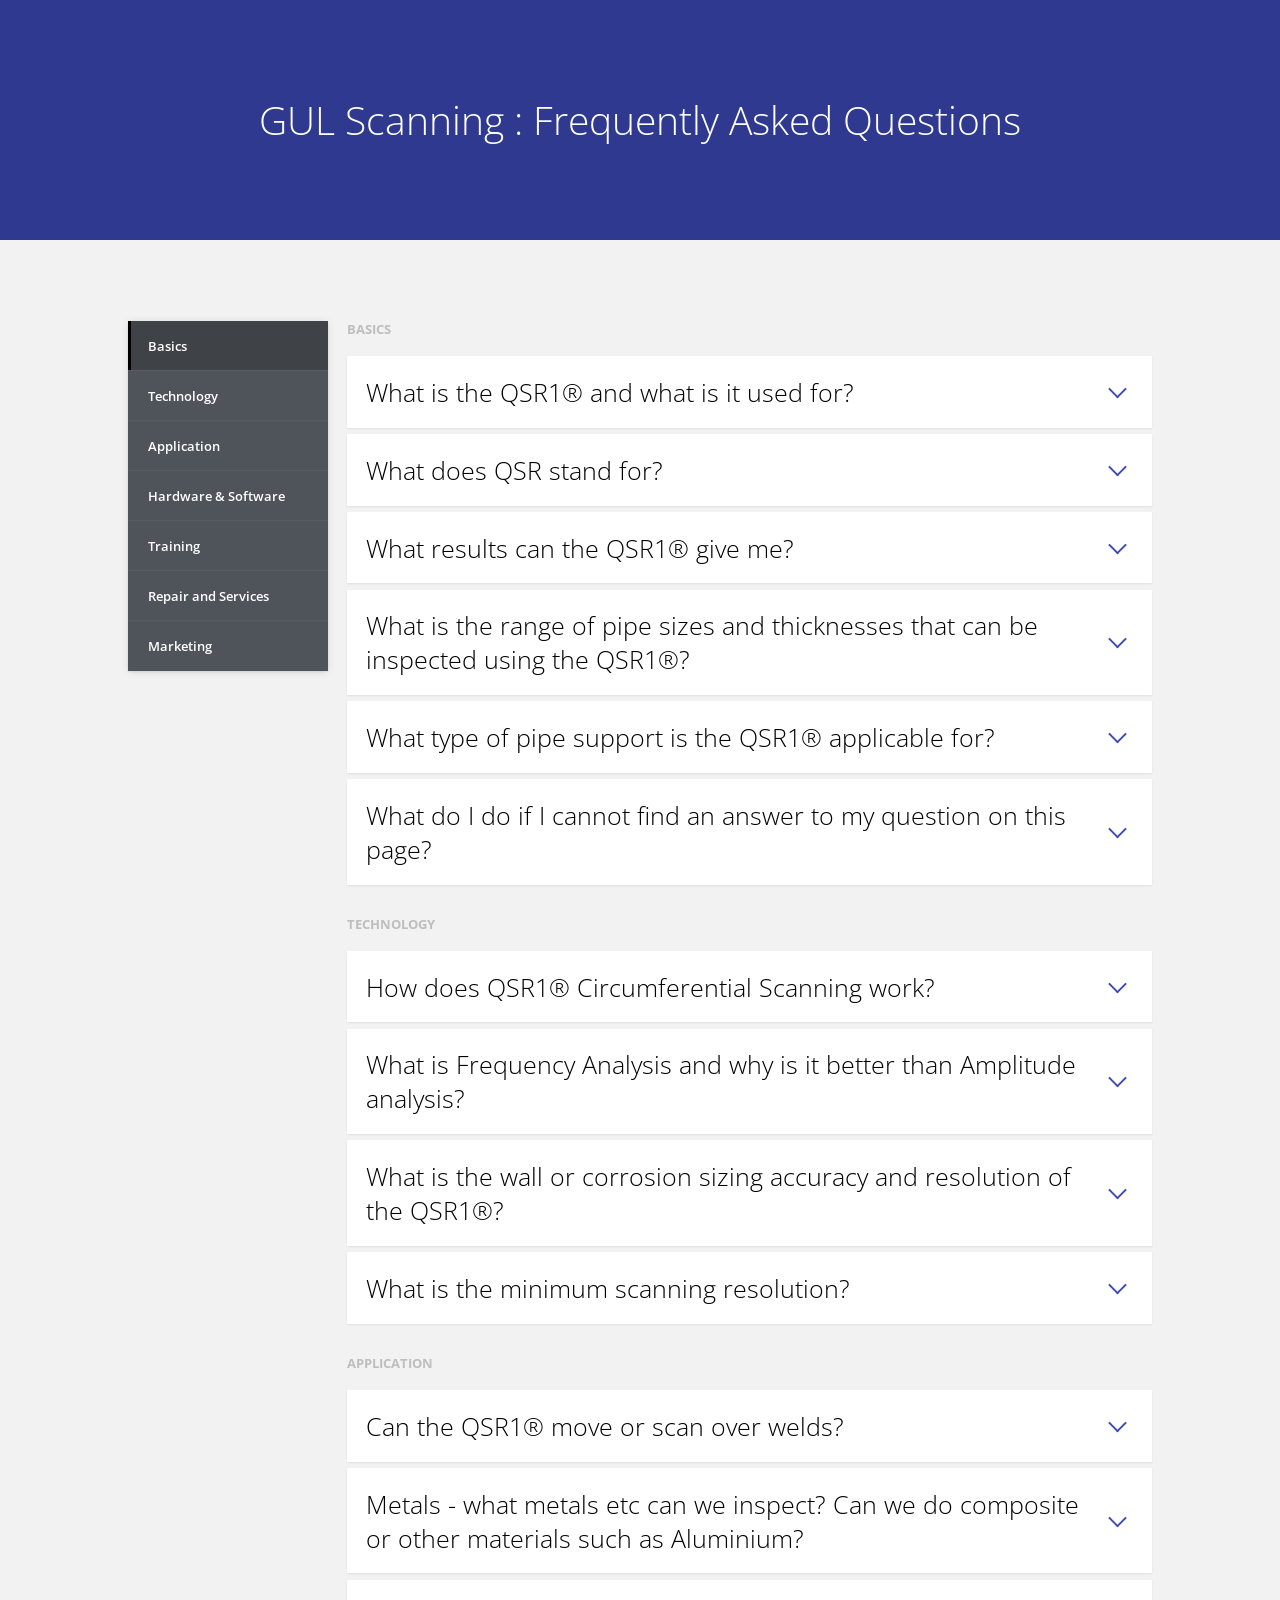
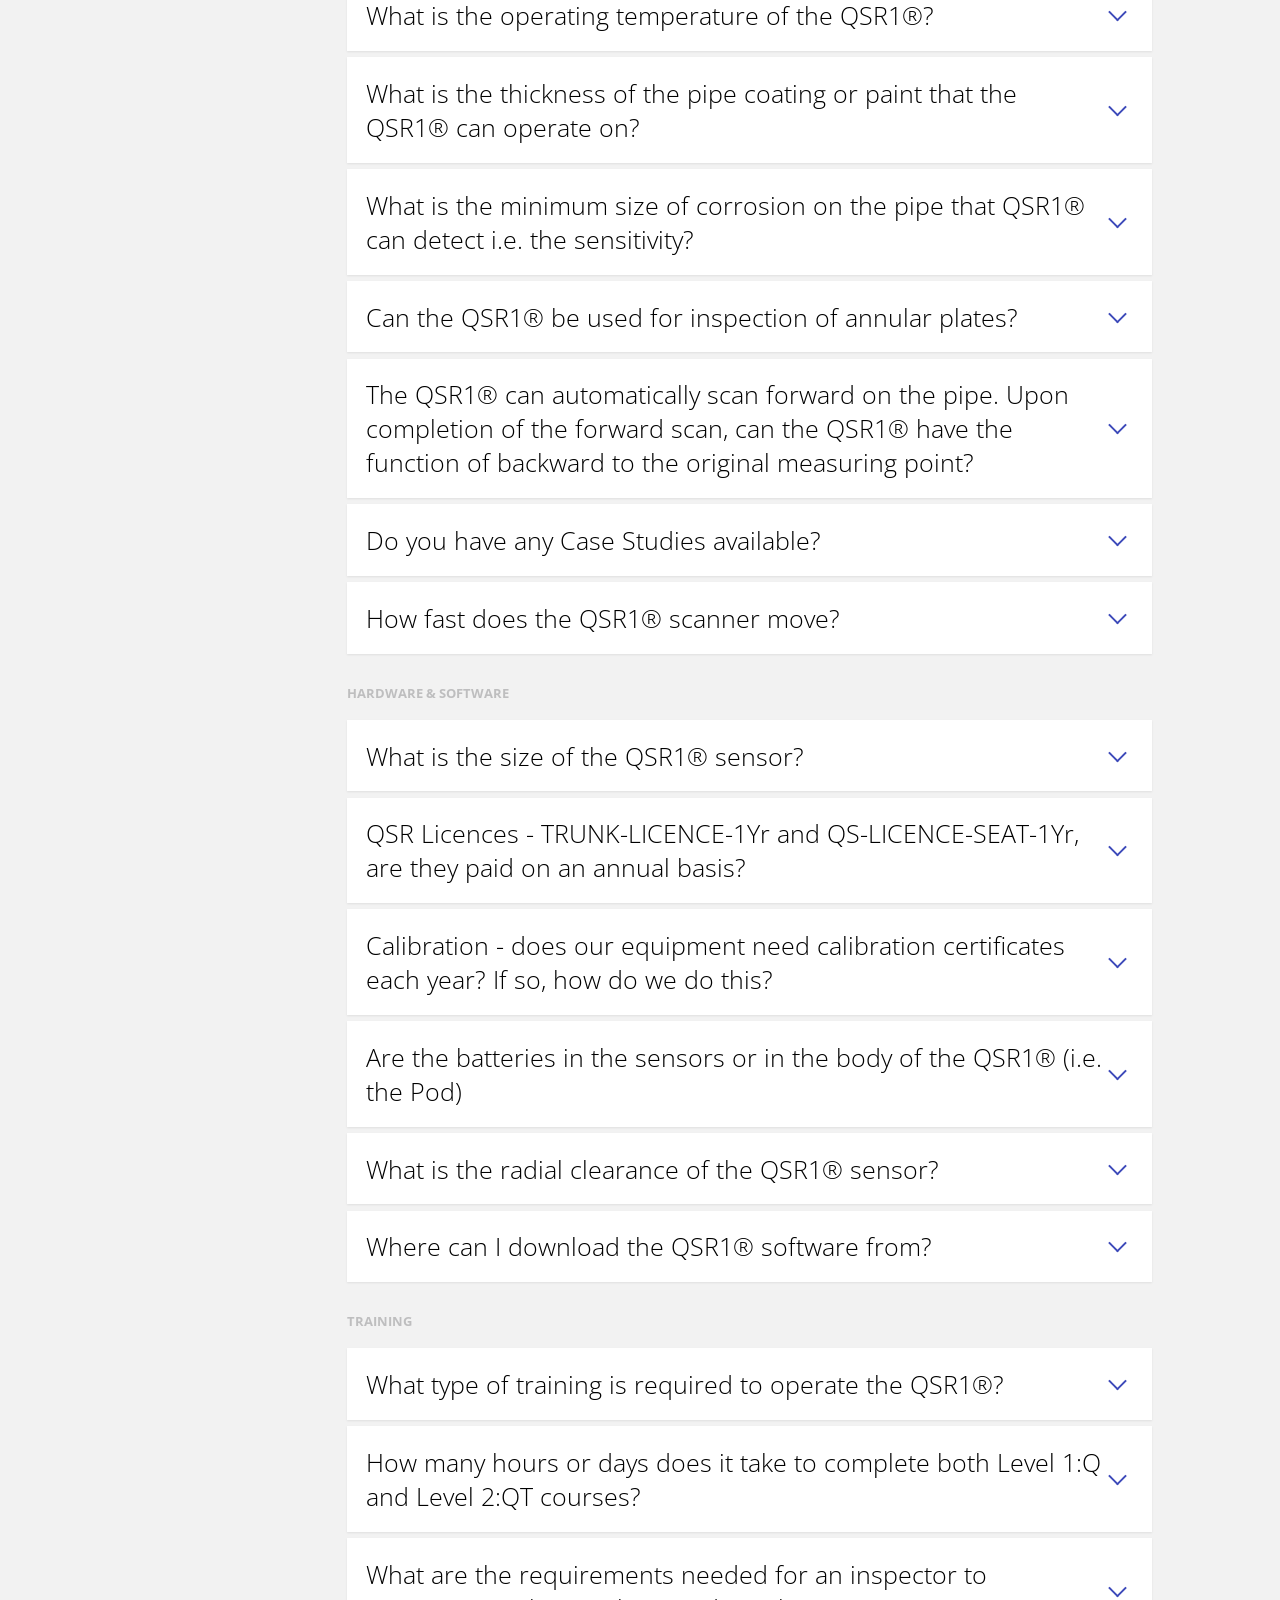
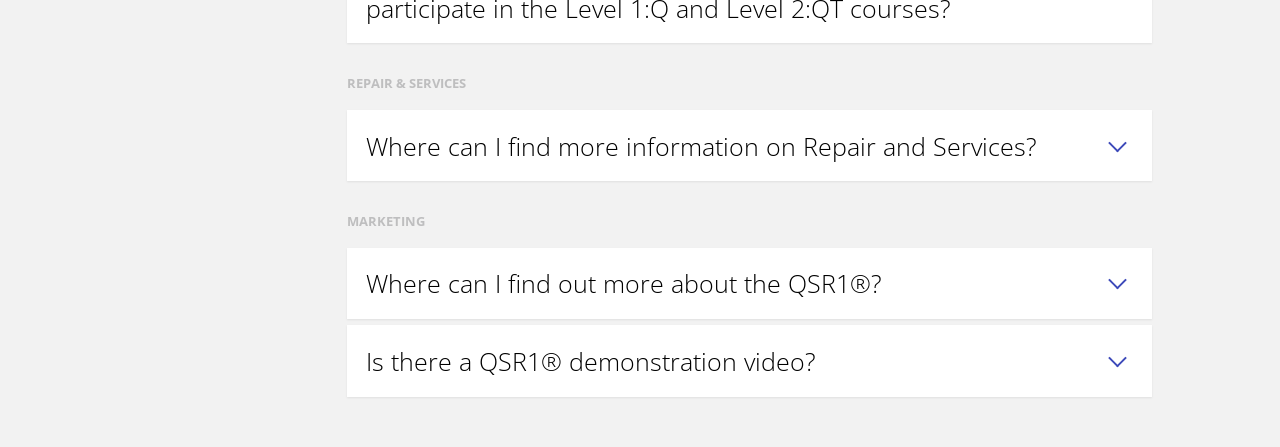
==== commit dbc88cd6: "Update index.html" ====
--- a/index.html
+++ b/index.html
@@ -254,7 +254,7 @@
 			
 			
 			<li class="cd-faq__item">
-				<a class="cd-faq__trigger" href="#0"><span>The QSR1® can automatically scan forward on the pipe. Upon completion of the forward scan, can the QSR1® have the function of backward to the original measuring point?</span></a>
+				<a class="cd-faq__trigger" href="#0"><span>Do you have any Case Studies available?</span></a>
 				<div class="cd-faq__content">
           <div class="text-component">
             <p>Yes. Please see links below:<br>
@@ -266,7 +266,7 @@
 			
 			
 			<li class="cd-faq__item">
-				<a class="cd-faq__trigger" href="#0"><span>The QSR1® can automatically scan forward on the pipe. Upon completion of the forward scan, can the QSR1® have the function of backward to the original measuring point?</span></a>
+				<a class="cd-faq__trigger" href="#0"><span>How fast does the QSR1® scanner move? </span></a>
 				<div class="cd-faq__content">
           <div class="text-component">
             <p>The QSR1® is designed to inspect pipe sections at supports, which typically involves scanning 0.5 meter pipe sections. The speed of the scanner on a pipe depends on the Collection and Scan configuration settings that the user has selected. For 1 cm scanning steps using the “Default” or “Dft” protocol on a NPS 10 Schedule 40 pipe, the scanning rate is approximately 17 minutes per meter. Therefore, a typical QSR1® scan is approximately 9 minutes per support location.
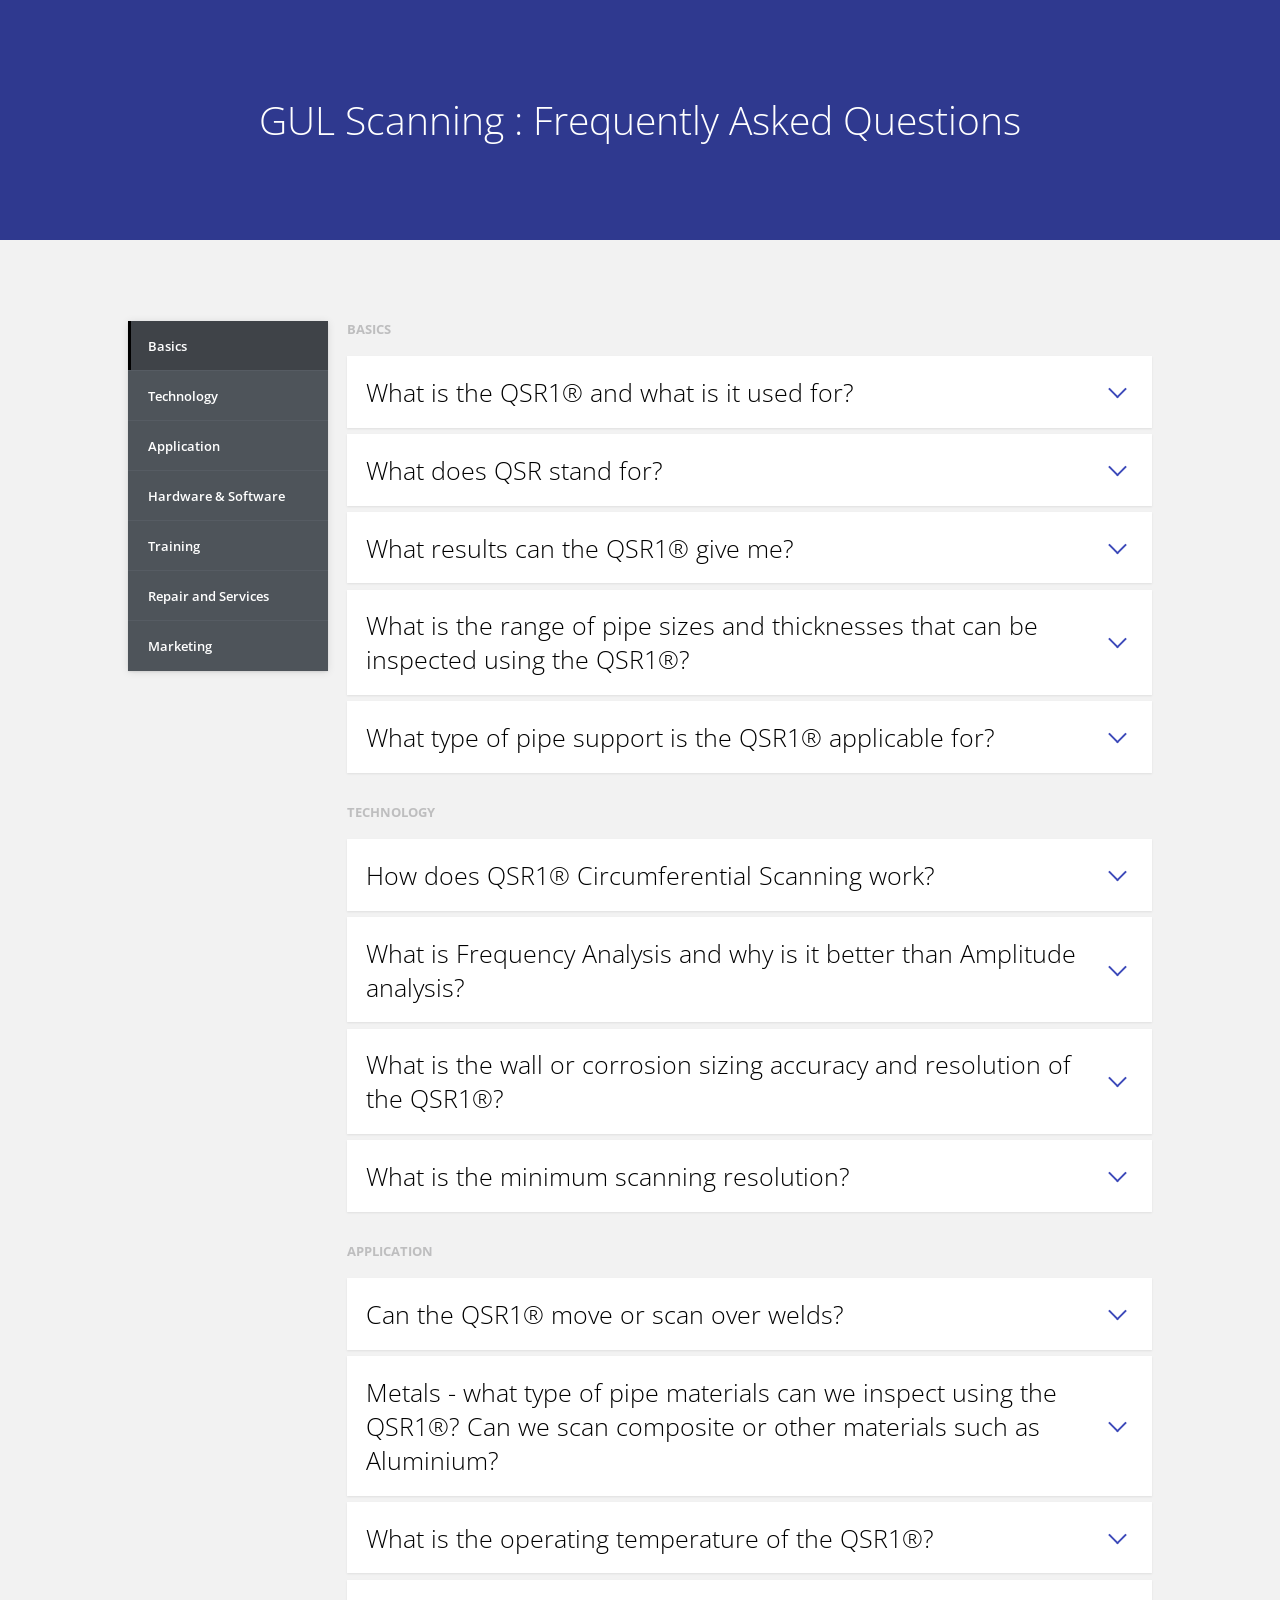
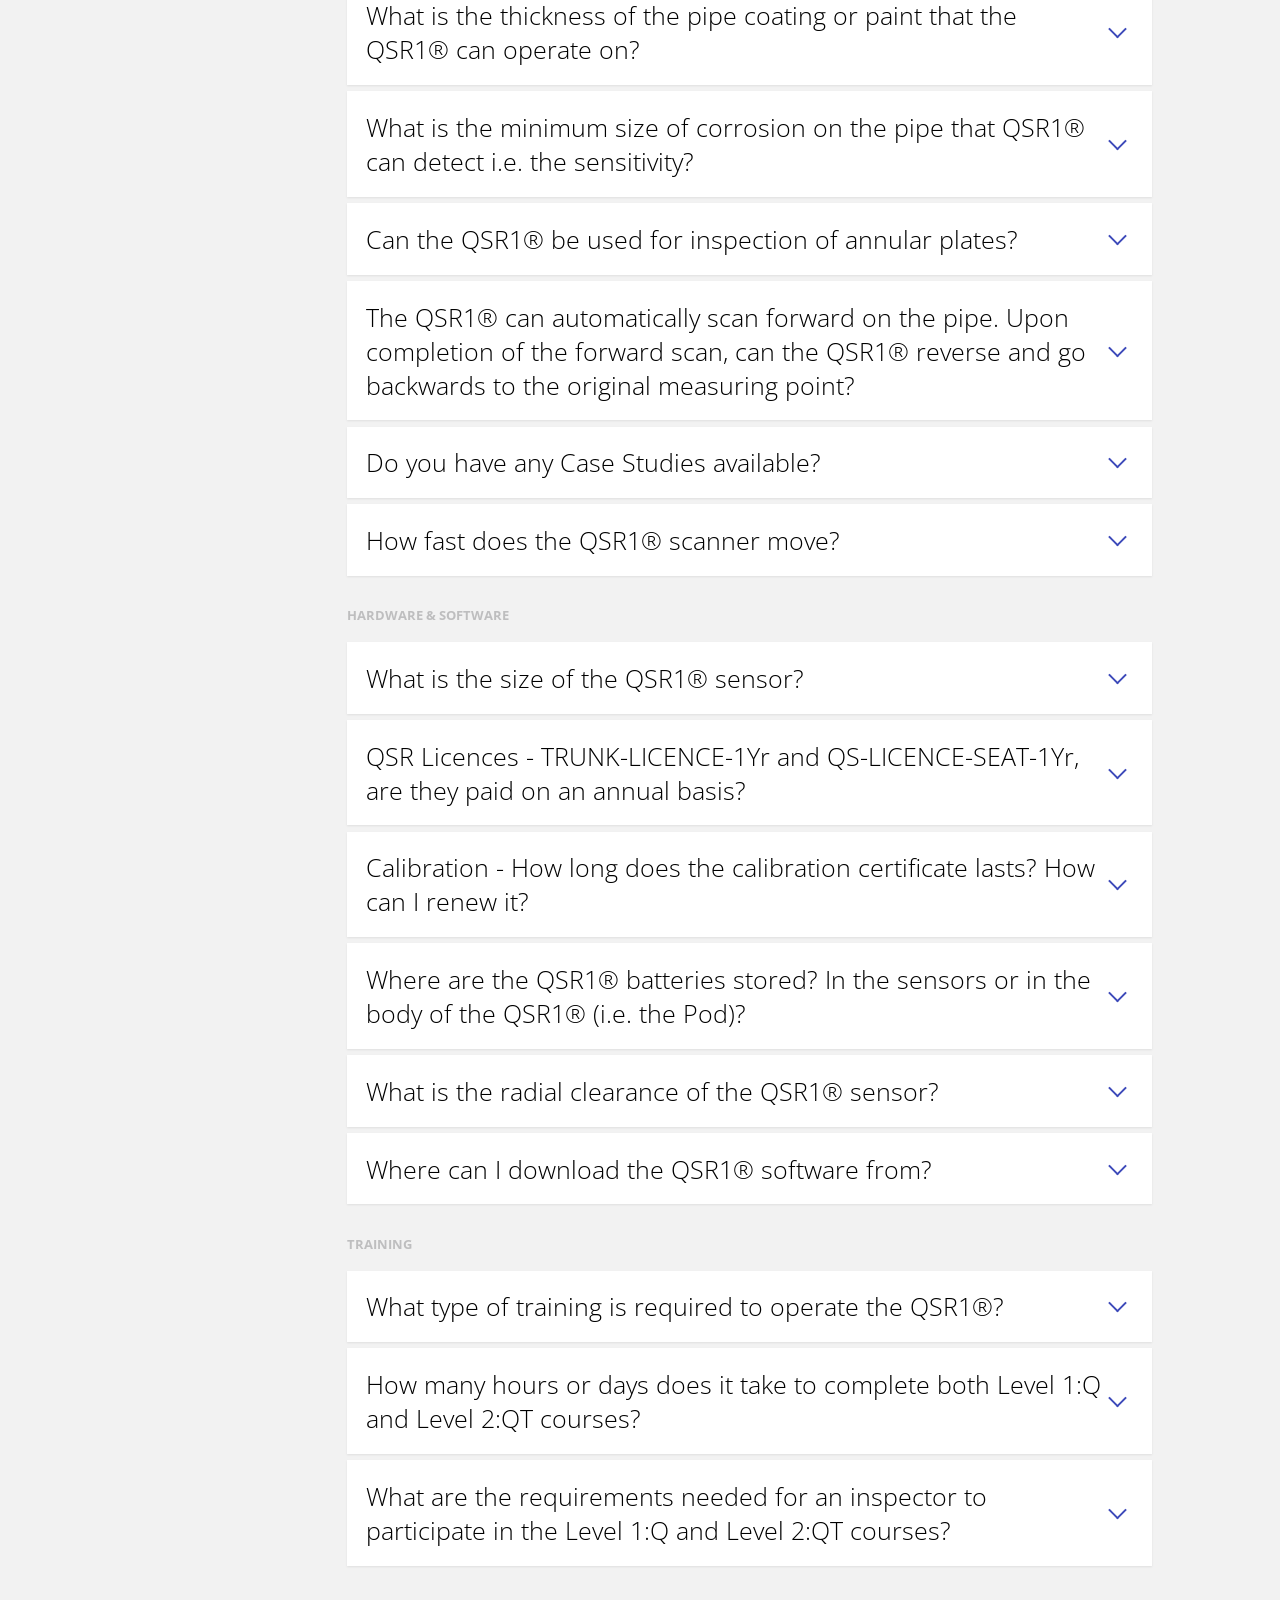
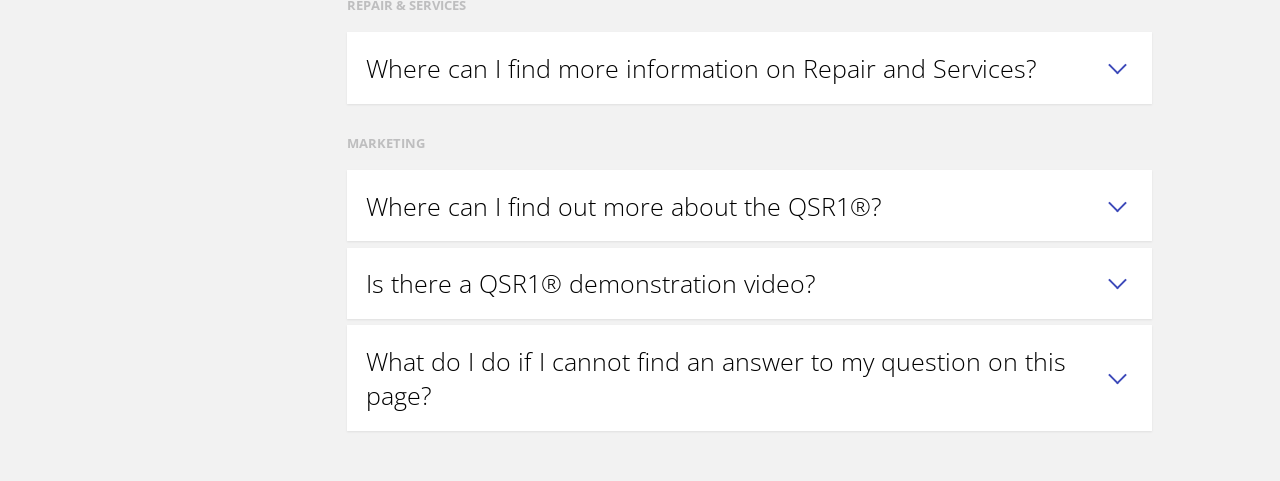
==== commit 270b2698: "Update index.html" ====
--- a/index.html
+++ b/index.html
@@ -33,7 +33,7 @@
 				<a class="cd-faq__trigger" href="#0"><span>What is the QSR1® and what is it used for?</span></a>
 				<div class="cd-faq__content">
           <div class="text-component">
-            <p>The QSR1® is a guided wave scanner that can measure the minimum remaining and nominal pipe wall thicknesses. The circumferential scanner uses circumferential guided waves and advanced frequency analysis to quantitatively and accurately measure wall thicknesses. These measurement data are highly repeatable and reliable because of the Auto-Calibration and Semi-Automatic Scanning capabilities. The circumferential scanner is mainly used for the sizing of corrosion under pipe supports (CUPS) or touch point corrosion.<br><br>
+            <p>The QSR1® is a guided wave scanner that can measure the minimum remaining and nominal pipe wall thicknesses. The circumferential scanner uses circumferential guided waves and advanced frequency analysis to quantitatively and accurately measure wall thicknesses. The QSR1® is auto-calibrating and operates semi-automatic The QSR1® measurements are highly repeatable due to its Auto-Calibration and Semi-Automatic Scanning capabilities. The circumferential scanner is mainly used for the sizing of pipe remaining wall-thickness at locations of corrosion under pipe supports (CUPS) or touch point corrosion.<br><br>
 			  
 			  <img src="https://drive.google.com/uc?id=10ZU4eWEVcbg81Zo8_3ATDaKUYLlcRTdD" alt="QSR1-feature">
 			  
@@ -74,7 +74,7 @@
 				<a class="cd-faq__trigger" href="#0"><span>What is the range of pipe sizes and thicknesses that can be inspected using the QSR1®?</span></a>
 				<div class="cd-faq__content">
           <div class="text-component">
-            <p>The QSR1® can accommodate for any pipe sizes from NPS 6" to 24" (DN 150 to 600), with nominal pipe wall thicknesses ranging from 6 mm to 13 mm (1/4" to 1/2"). Any custom pipe sizes between NPS 6" to 24" can also be made to order. The diameter of the pipe to be inspected shall determine the choice of frame size to use. For example, to inspect an NPS 10 pipe, the 10 inch frames should be used.
+            <p>The QSR1® can accommodate for any pipe sizes from NPS 6" to 24" (DN 150 to 600), with nominal pipe wall thicknesses ranging from 6 mm to 13 mm (1/4" to 1/2"). The diameter of the inspected pipe determines the choice of frame size to use. For example, to scan an NPS 10 pipe, the 10-inch frames should be used. Any custom pipe sizes between NPS 6" to 24" can also be made to order.
 			  			  <br><br><img src="https://drive.google.com/uc?id=1YSLcM2b5LMRifeTAEAhLfquRXwaguMHJ" alt="QSR1-FrameSize"><br><br>
 
 			  </p>
@@ -95,16 +95,7 @@
 			</li>
 			
 			
-			<li class="cd-faq__item">
-				<a class="cd-faq__trigger" href="#0"><span>What do I do if I cannot find an answer to my question on this page?</span></a>
-				<div class="cd-faq__content">
-          <div class="text-component">
-            <p>Please send us a message on our <a href="https://www.guided-ultrasonics.com/contact/" target="_blank">Contact Us</a> page. We will be happy to help.
-
-			  </p>
-          </div>
-				</div> <!-- cd-faq__content -->
-			</li>
+
 			
 			
 			
@@ -118,9 +109,9 @@
 				<a class="cd-faq__trigger" href="#0"><span>How does QSR1® Circumferential Scanning work?</span></a>
 				<div class="cd-faq__content">
           <div class="text-component">
-            <p>The QSR1® circumferential scanner transmits shear guided waves, which is low frequency (hundreds of kHz) ultrasound, that travels around the pipe circumference. The reflection and transmission of the waves are measured by the receiver sensor and analysed using GUL Scanning algorithm that is based on a frequency-based method.
+            <p>The QSR1® circumferential scanner transmits shear-horizontal guided waves into the pipe in the low-frequency ultrasound range (hundreds of kHz). The waves propagate circumferentially at a given axial position. Both the reflection and transmission of the waves are measured by the receiver sensor and analysed using the patented GUL Scanning frequency-based algorithm.
 			<br><br><img src="https://drive.google.com/uc?id=1kVD8-GHU-wymRi5QWcuvBlRiHQGny23w" alt="QSR1-CircScanning"><br><br>
-			The QSR1® is designed to semi-automatically move along the pipe and collect wall thickness measurements at fixed scanning intervals along the pipe. See our demo video for more information.
+			The QSR1® is designed to semi-automatically move along the axis of the pipe and collect wall thickness measurements at fixed scanning intervals along the pipe. See our demo video for more information.
 			<br><br><img src="https://drive.google.com/uc?id=1Exs3OKGMMLrWdczkpvBtfkkx9D7BXljC" alt="QSR1-CircScanning-Move"><br><br>
 
 			  
@@ -135,15 +126,11 @@
           <div class="text-component">
             <p>The QSR1® uses a frequency-based method which directly relates the frequency properties of the waves to the pipe wall thickness. In contrast to this, conventional NDT techniques, such as MRUT, typically use Amplitude-based methods, which involves estimating defect sizes based on the amplitude of the signals.
 			<br><br><img src="https://drive.google.com/uc?id=1FjFw2zIaTWupa2KAe32b-gAHFe2Hus_o" alt="AmpVsFreq"><br><br>
-				However, there are many external factors that can affect the amplitude of the guided waves and hence affecting the accuracy of the sizing estimate.
-				The first important variable is the corrosion profile. If analysing amplitde alone, a deep but narrow profile could give the same amplitude reduction as a corrosion with a shallow but wide profile. This is because the guided wave reflection ratio is a function of both length and depth of the corrosion. However, frequency analysis can be used to directly measure the minimum remaining wall thickness because it possesses a unique frequency signature.
+				However, there are many external factors that can affect the amplitude of the guided waves and hence affect the accuracy of the sizing estimate. The first important variable is the corrosion profile. If analysing amplitude alone, a deep but narrow profile could give the same amplitude reduction as a corrosion with a shallow but wide profile. This is because the guided wave reflection ratio is a function of both length and depth of the corrosion. However, frequency analysis can be used to directly measure the minimum remaining wall thickness because it possesses a unique frequency signature.
 				<br><br><img src="https://drive.google.com/uc?id=1TN04fxJ9HDcmea3uqAOlO1gQ0aPr583V" alt="QSR1-EffectCorrProfile"><br><br>
-				The second factor to consider is the effects of signal energy loss on the corrosion sizing accuracy.
-				Energy losses due to paint, coatings, corrosion scale and support pads can cause a reduction in reflection amplitude.
-				This amplitude drop can lead to a false positive result or large inaccuracies when sizing a defect using amplitude analysis.
-				Frequency analysis methods are significantly less affected by the signal energy losses as the frequency content or signature is not affected; only the amplitudes.
+				The second factor to consider is the effects of signal energy loss on the corrosion sizing accuracy. Energy losses due to paint, coatings, corrosion scale and support pads can cause a reduction in reflection amplitude. This amplitude drop can lead to a false positive result or large inaccuracies when sizing a defect using amplitude analysis. Frequency analysis methods are significantly less affected by the signal energy losses as the frequency content or signature is not affected; only the amplitudes.
 				<br><br><img src="https://drive.google.com/uc?id=1drADsTvreiuQW8sVvZu72PcNOf6OZssE" alt="QSR1-EffectCorrProfile"><br><br>
-				In addition, the QSR1® uses the Shear Horizontal guided waves which do not leak energy into liquid loadings in pipes. Hence, the QSR1®'s corrosion sizing capability provides a truly quantitative and is more accurate than other amplitude-based methods.   
+				In addition, the QSR1® uses the Shear Horizontal guided waves which do not leak energy into liquid loadings in pipes. Hence, the QSR1®'s corrosion sizing capability provides a truly quantitative and is more accurate than other amplitude-based methods. 
 				<br><br>For more information, watch the <a href="https://youtu.be/JAsYn7wlb1M" target="_blank">video</a> below.
 				<br><br>
     			<div class="media-wrapper">
@@ -185,7 +172,7 @@
 				<a class="cd-faq__trigger" href="#0"><span>Can the QSR1® move or scan over welds?</span></a>
 				<div class="cd-faq__content">
           <div class="text-component">
-            <p>Circumferential Girth welds - Generally no but it depends on the height of the weld cap; yes, if the welds have been grinded flush with the pipe and the QSR1® can move across it without restrictions.
+            <p> Circumferential girth welds – Generally, no. However, it depends on the height of the weld cap; if the welds have been grinded flush with the pipe and the QSR1® can move across it without restrictions the answer is yes.
 			  <br>
 				Long Seam welds or spiral welds - Either types of seams do not matter for results; but the sensor carts have problems driving over the hump of the weld cap.
 			  </p>
@@ -195,7 +182,7 @@
 
 			
 			<li class="cd-faq__item">
-				<a class="cd-faq__trigger" href="#0"><span>Metals - what metals etc can we inspect? Can we do composite or other materials such as Aluminium?</span></a>
+				<a class="cd-faq__trigger" href="#0"><span>Metals - what type of pipe materials can we inspect using the QSR1®? Can we scan composite or other materials such as Aluminium?</span></a>
 				<div class="cd-faq__content">
           <div class="text-component">
             <p>The QSR1® is designed to work on carbon steel pipes.</p>
@@ -218,7 +205,8 @@
 				<a class="cd-faq__trigger" href="#0"><span>What is the thickness of the pipe coating or paint that the QSR1® can operate on?</span></a>
 				<div class="cd-faq__content">
           <div class="text-component">
-            <p>The QSR1® can be applied to pipes with coatings or paint as thick as 1 mm.
+            <p>The QSR1® can scan pipes with coatings or paint thickness of up to 1 mm.
+
 </p>
           </div>
 				</div> <!-- cd-faq__content -->
@@ -238,16 +226,16 @@
 				<a class="cd-faq__trigger" href="#0"><span>Can the QSR1® be used for inspection of annular plates?</span></a>
 				<div class="cd-faq__content">
           <div class="text-component">
-            <p>This is not possible at this time with the QSR1® but we are looking to develop this application in the near future. </p>
-          </div>
-				</div> <!-- cd-faq__content -->
-			</li>
-
-			<li class="cd-faq__item">
-				<a class="cd-faq__trigger" href="#0"><span>The QSR1® can automatically scan forward on the pipe. Upon completion of the forward scan, can the QSR1® have the function of backward to the original measuring point?</span></a>
-				<div class="cd-faq__content">
-          <div class="text-component">
-            <p>Yes, the function is available on the WaveProQSR software.</p>
+            <p>This application is currently not possible with the QSR1® but we are looking to develop a solution for this application in the near future. </p>
+          </div>
+				</div> <!-- cd-faq__content -->
+			</li>
+
+			<li class="cd-faq__item">
+				<a class="cd-faq__trigger" href="#0"><span>The QSR1® can automatically scan forward on the pipe. Upon completion of the forward scan, can the QSR1® reverse and go backwards to the original measuring point?</span></a>
+				<div class="cd-faq__content">
+          <div class="text-component">
+            <p>Yes, this function is available on the WaveProQSR software.</p>
           </div>
 				</div> <!-- cd-faq__content -->
 			</li>
@@ -269,7 +257,7 @@
 				<a class="cd-faq__trigger" href="#0"><span>How fast does the QSR1® scanner move? </span></a>
 				<div class="cd-faq__content">
           <div class="text-component">
-            <p>The QSR1® is designed to inspect pipe sections at supports, which typically involves scanning 0.5 meter pipe sections. The speed of the scanner on a pipe depends on the Collection and Scan configuration settings that the user has selected. For 1 cm scanning steps using the “Default” or “Dft” protocol on a NPS 10 Schedule 40 pipe, the scanning rate is approximately 17 minutes per meter. Therefore, a typical QSR1® scan is approximately 9 minutes per support location.
+            <p>The QSR1® is designed to inspect pipe sections at supports, which typically involves scanning 0.5-meter pipe sections. The speed of the scanner on a pipe depends on the Collection and Scan configuration settings that the user has selected. For 1 cm scanning steps using the “Default” protocol on a NPS 10 Schedule 40 pipe, the scanning rate is approximately 17 minutes per meter. Therefore, a typical QSR1® scan is approximately 9 minutes per support location.
 			</p>
           </div>
 				</div> <!-- cd-faq__content -->
@@ -303,20 +291,20 @@
 			
 			
 			<li class="cd-faq__item">
-				<a class="cd-faq__trigger" href="#0"><span>Calibration - does our equipment need calibration certificates each year? If so, how do we do this?</span></a>
-				<div class="cd-faq__content">
-          <div class="text-component">
-            <p>The QSR1® must be shipped back to GUL annually for calibration. This is performed 1x a year.</p>
-          </div>
-				</div> <!-- cd-faq__content -->
-			</li>
-			
-			
-			<li class="cd-faq__item">
-				<a class="cd-faq__trigger" href="#0"><span>Are the batteries in the sensors or in the body of the QSR1® (i.e. the Pod)</span></a>
-				<div class="cd-faq__content">
-          <div class="text-component">
-            <p>You only charge the electronics pod so it doesn't matter if the sensors are connected. Plug in the charger (you can check its charging by turning on the unit and look to see the symbol for charging on the battery icon). </p>
+				<a class="cd-faq__trigger" href="#0"><span>Calibration - How long does the calibration certificate lasts? How can I renew it?</span></a>
+				<div class="cd-faq__content">
+          <div class="text-component">
+            <p>The calibration certificate is valid for 1 year. The QSR1® must be shipped back to GUL annually for calibration.</p>
+          </div>
+				</div> <!-- cd-faq__content -->
+			</li>
+			
+			
+			<li class="cd-faq__item">
+				<a class="cd-faq__trigger" href="#0"><span>Where are the QSR1® batteries stored? In the sensors or in the body of the QSR1® (i.e. the Pod)?</span></a>
+				<div class="cd-faq__content">
+          <div class="text-component">
+            <p>The QSR1® battery can be found in the electronics pod. It does not matter if the sensors are connected. Plug in the charger (you can check its charging by turning on the unit and look to see the symbol for charging on the battery icon). </p>
           </div>
 				</div> <!-- cd-faq__content -->
 			</li>
@@ -363,7 +351,7 @@
 				<a class="cd-faq__trigger" href="#0"><span>How many hours or days does it take to complete both Level 1:Q and Level 2:QT courses?</span></a>
 				<div class="cd-faq__content">
           <div class="text-component">
-            <p>When both Level 1:Q and Level 2:QT are taken together, the total course duration is 32 hours or 4 working days. When the courses are taken separately, the Leve1 1:Q and Level 2:QT courses are 16 and 24 hours respectively.
+            <p>Both Level 1:Q and Level 2:QT can be taken together with a total course duration of 32 hours or 4 working days. When the courses are taken separately, the Leve1 1:Q and Level 2:QT courses are 16 and 24 hours respectively. Extra days for examination have to be allocated.
 			  </p>
           </div>
 				</div> <!-- cd-faq__content -->
@@ -374,7 +362,7 @@
 				<a class="cd-faq__trigger" href="#0"><span>What are the requirements needed for an inspector to participate in the Level 1:Q and Level 2:QT courses?</span></a>
 				<div class="cd-faq__content">
           <div class="text-component">
-            <p>The figure below shows the list of requirements for both courses.
+            <p>The figure below has been adapted from GUL 100:2018 and shows the list of requirements for both courses.
 				<br><br><img src="https://drive.google.com/uc?id=1_M5tdbKwlVvMre-IxEq1wWKpjkouN86I" alt="QSR1-TrainingReq"><br><br>
 			  </p>
           </div>
@@ -429,8 +417,23 @@
           </div>
 				</div> <!-- cd-faq__content -->
 			</li>
-			
-			
+	
+	
+			
+			<li class="cd-faq__item">
+				<a class="cd-faq__trigger" href="#0"><span>What do I do if I cannot find an answer to my question on this page?</span></a>
+				<div class="cd-faq__content">
+          <div class="text-component">
+            <p>Please send us a message on our <a href="https://www.guided-ultrasonics.com/contact/" target="_blank">Contact Us</a> page. We will be happy to help.
+
+			  </p>
+          </div>
+				</div> <!-- cd-faq__content -->
+			</li>
+	
+	
+	
+	
 		</ul> <!-- cd-faq__group -->
 		
 		
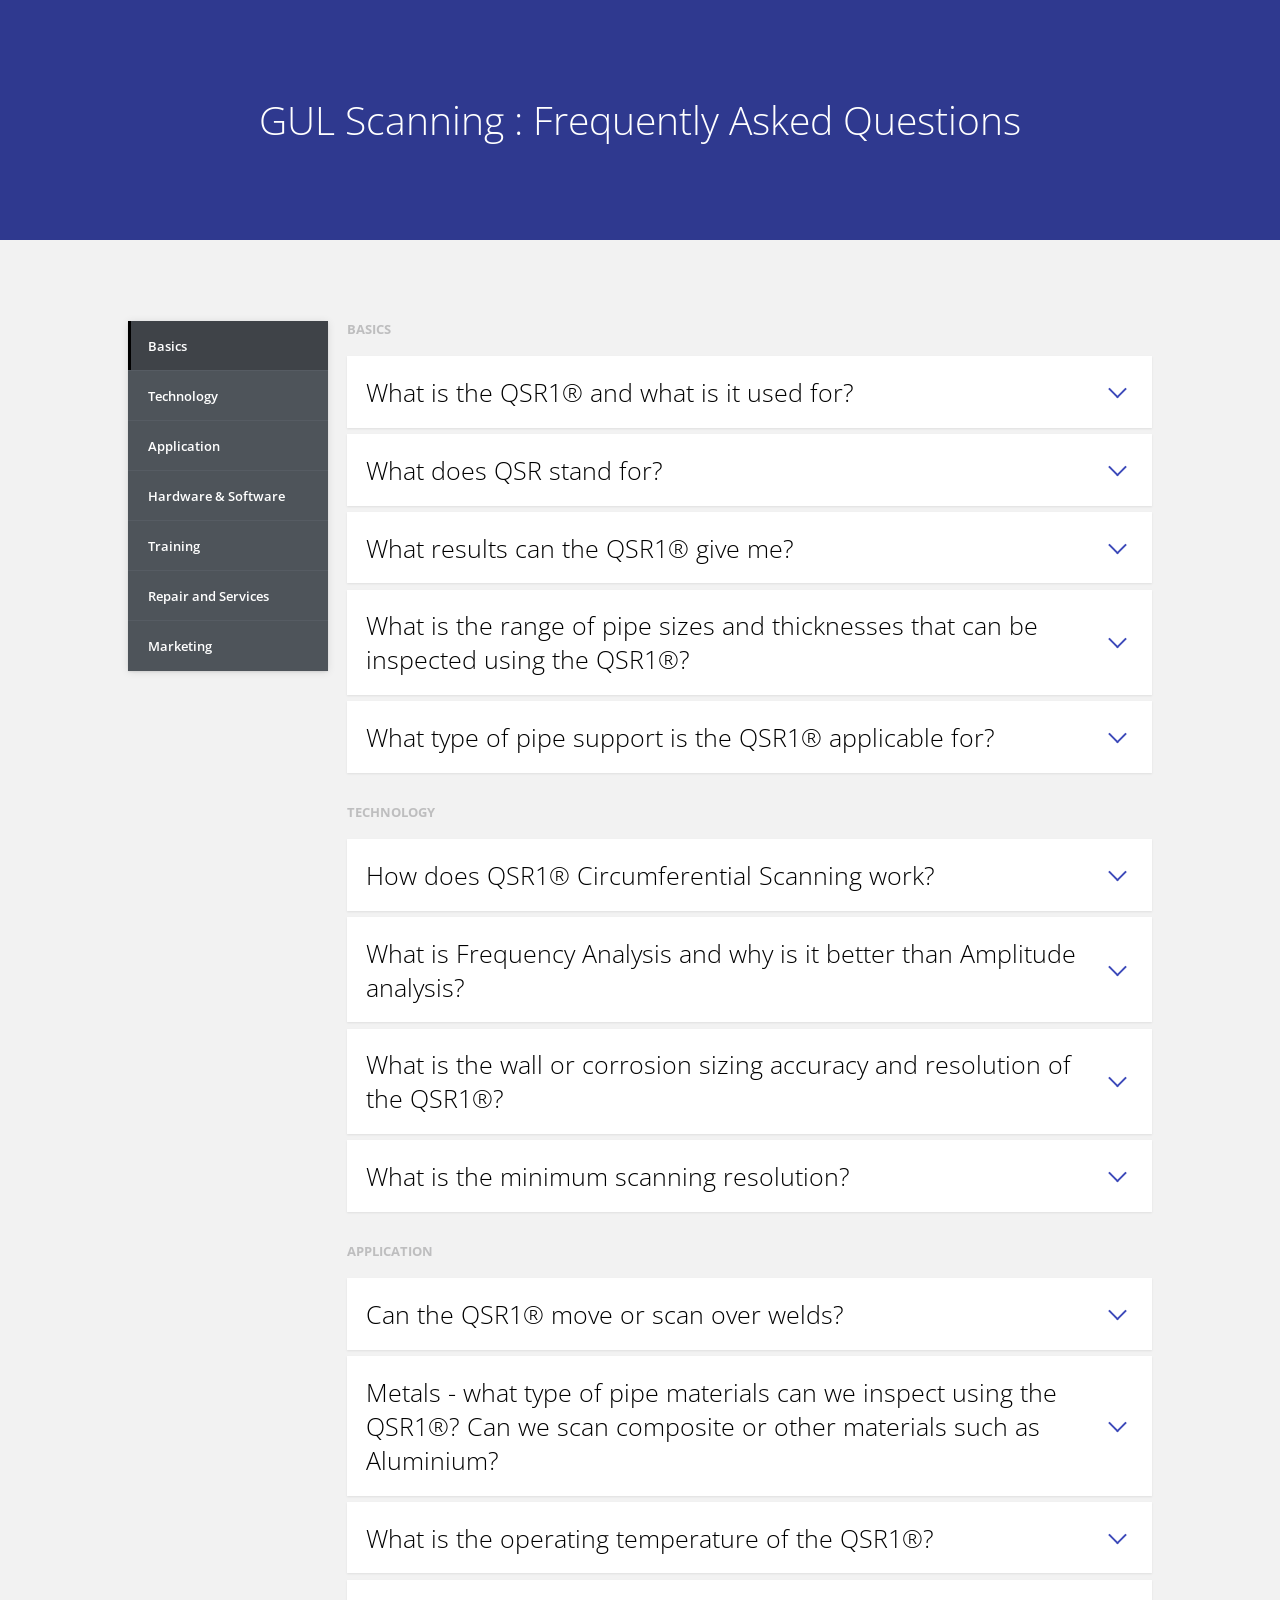
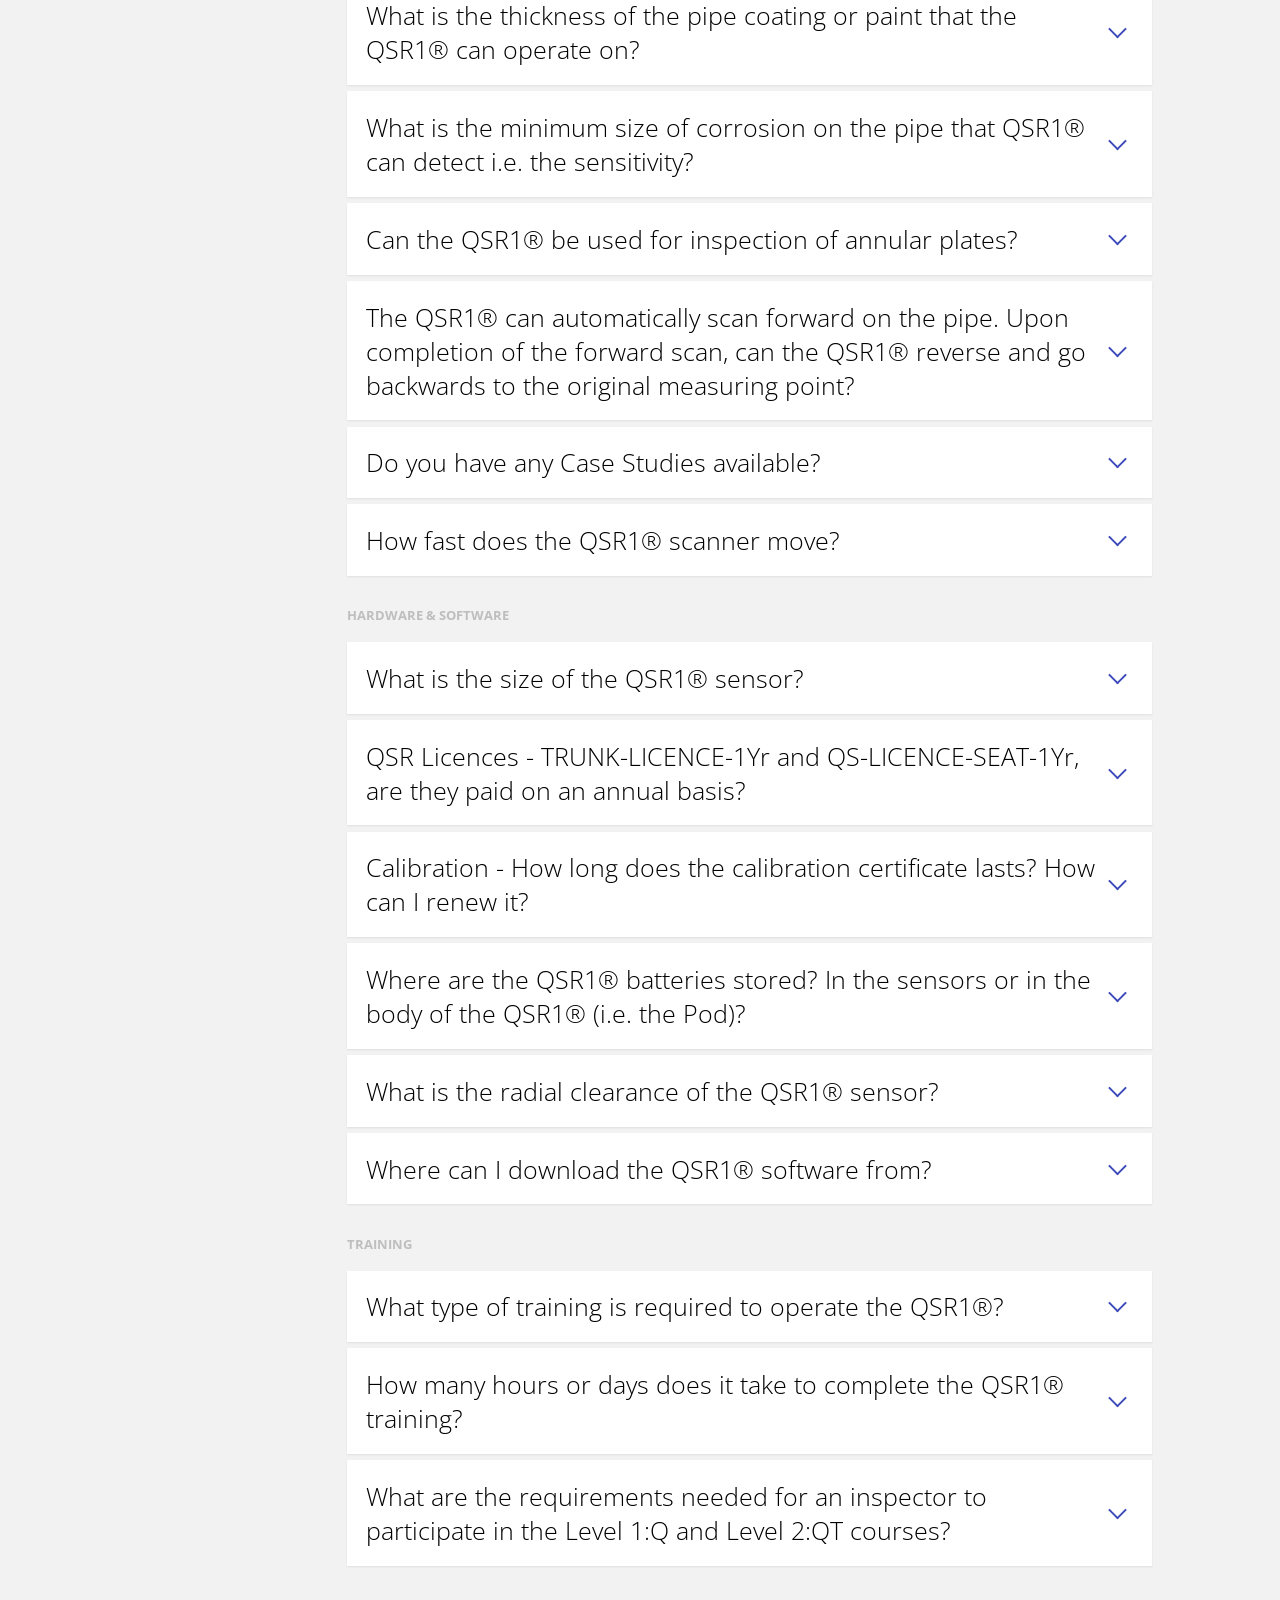
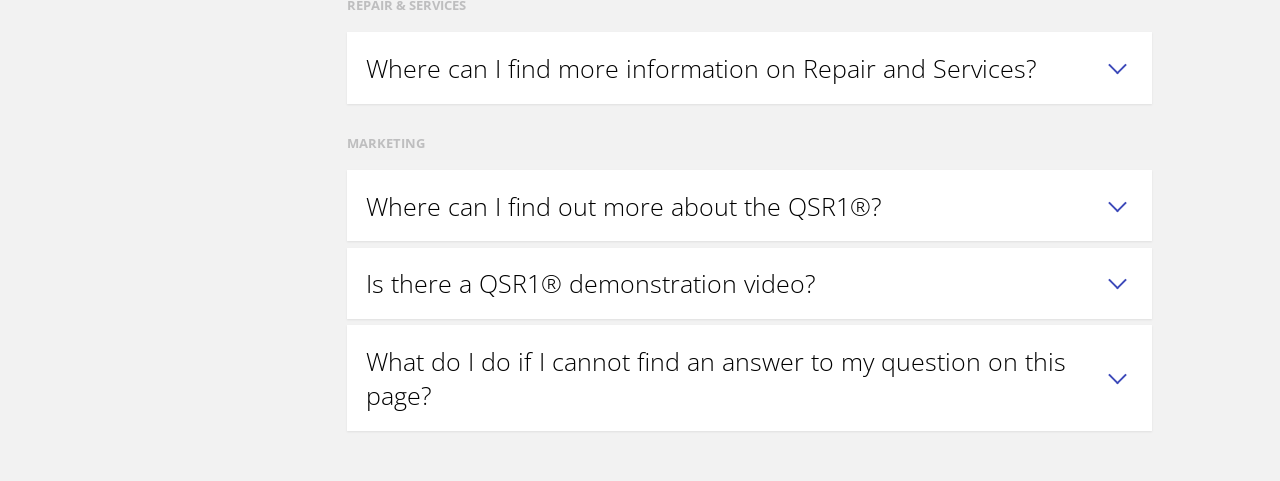
==== commit d34f2aac: "Update index.html" ====
--- a/index.html
+++ b/index.html
@@ -33,7 +33,7 @@
 				<a class="cd-faq__trigger" href="#0"><span>What is the QSR1® and what is it used for?</span></a>
 				<div class="cd-faq__content">
           <div class="text-component">
-            <p>The QSR1® is a guided wave scanner that can measure the minimum remaining and nominal pipe wall thicknesses. The circumferential scanner uses circumferential guided waves and advanced frequency analysis to quantitatively and accurately measure wall thicknesses. The QSR1® is auto-calibrating and operates semi-automatic The QSR1® measurements are highly repeatable due to its Auto-Calibration and Semi-Automatic Scanning capabilities. The circumferential scanner is mainly used for the sizing of pipe remaining wall-thickness at locations of corrosion under pipe supports (CUPS) or touch point corrosion.<br><br>
+            <p>The QSR1® is a guided wave scanner that can measure the minimum remaining and nominal pipe wall thicknesses. The scanner in its circumferential configuration uses circumferential guided waves and advanced frequency analysis to quantitatively and accurately measure wall thicknesses. The QSR1® is auto-calibrating and operates semi-automatic The QSR1® measurements are highly repeatable due to its Auto-Calibration and Semi-Automatic Scanning capabilities. The circumferential scanner is mainly used for the sizing of pipe remaining wall-thickness at locations of corrosion under pipe supports (CUPS) or touch point corrosion.<br><br>
 			  
 			  <img src="https://drive.google.com/uc?id=10ZU4eWEVcbg81Zo8_3ATDaKUYLlcRTdD" alt="QSR1-feature">
 			  
@@ -348,10 +348,10 @@
 			</li>
 
 			<li class="cd-faq__item">
-				<a class="cd-faq__trigger" href="#0"><span>How many hours or days does it take to complete both Level 1:Q and Level 2:QT courses?</span></a>
-				<div class="cd-faq__content">
-          <div class="text-component">
-            <p>Both Level 1:Q and Level 2:QT can be taken together with a total course duration of 32 hours or 4 working days. When the courses are taken separately, the Leve1 1:Q and Level 2:QT courses are 16 and 24 hours respectively. Extra days for examination have to be allocated.
+				<a class="cd-faq__trigger" href="#0"><span>How many hours or days does it take to complete the QSR1® training?</span></a>
+				<div class="cd-faq__content">
+          <div class="text-component">
+            <p>The QSR1® training is offered as a combined Level 1:Q and Level 2:QT course. The total course duration is 32 hours or 4 working days. An extra day for examination has to be allocated.
 			  </p>
           </div>
 				</div> <!-- cd-faq__content -->
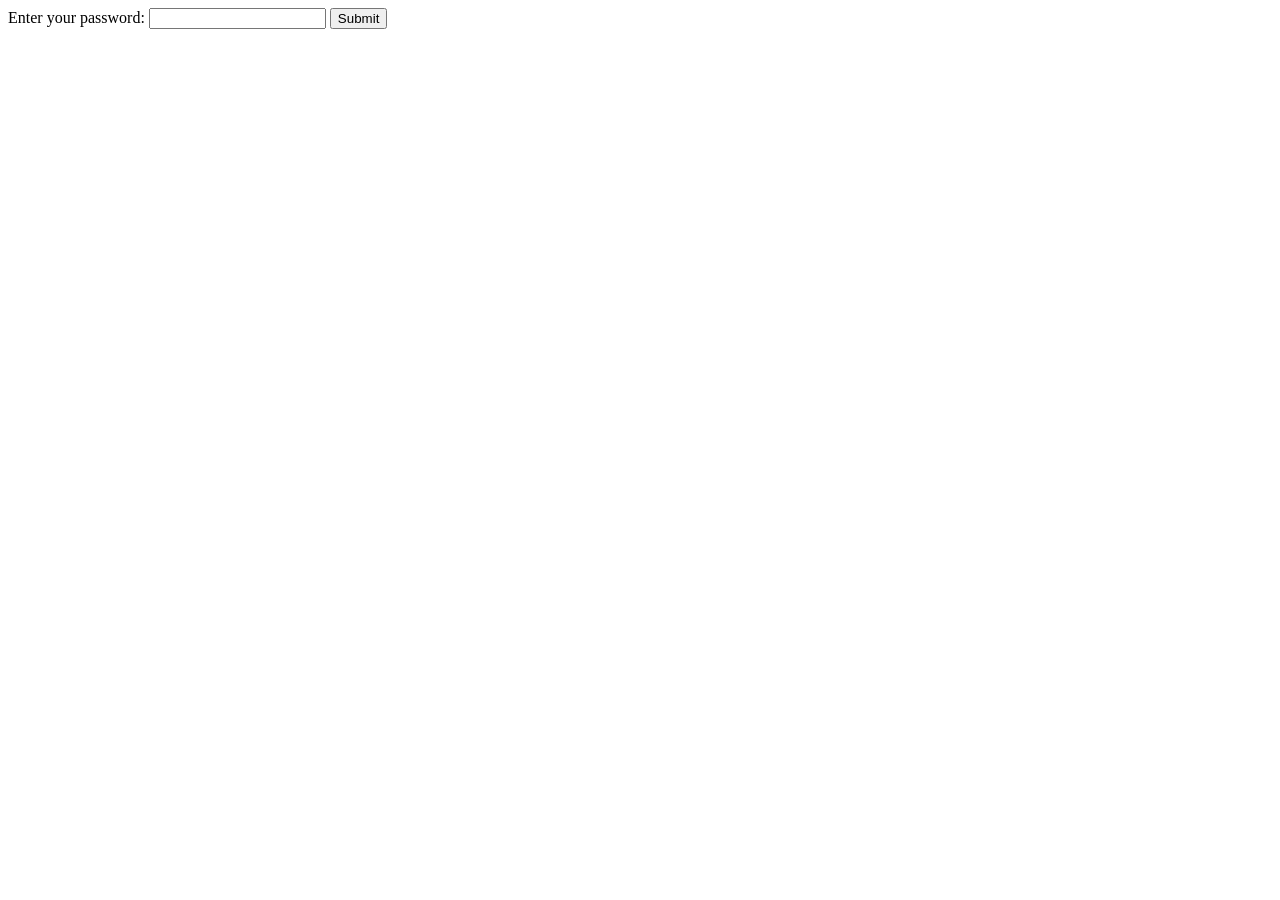
==== commit 630cdac2: "Update index.html" ====
--- a/index.html
+++ b/index.html
@@ -1,455 +1,30 @@
-<!doctype html>
-<html lang="en">
+    <!DOCTYPE html>
+<html>
 <head>
-  <meta charset="UTF-8">
-  <meta name="viewport" content="width=device-width, initial-scale=1">
-  <script>document.getElementsByTagName("html")[0].className += " js";</script>
-  <link rel="stylesheet" href="assets/css/style.css">
-  <title>GUL FAQ | QSR1 </title>
+    <title>Login page</title>
 </head>
 <body>
-<header class="cd-header flex flex-column flex-center">
-  <div class="text-component text-center">
-    <h1>GUL Scanning : Frequently Asked Questions</h1>
-   <!-- <p>👈 <a class="cd-article-link" href="https://codyhouse.co/gem/css-faq-template">Article &amp; Download</a></p> -->
-  </div>
-</header>
-
-<section class="cd-faq js-cd-faq container max-width-md margin-top-lg margin-bottom-lg">
-	<ul class="cd-faq__categories">
-		<li><a class="cd-faq__category cd-faq__category-selected truncate" href="#basics">Basics</a></li>
-		<li><a class="cd-faq__category truncate" href="#mobile">Technology</a></li>
-		<li><a class="cd-faq__category truncate" href="#account">Application</a></li>
-		<li><a class="cd-faq__category truncate" href="#payments">Hardware &amp; Software</a></li>
-		<li><a class="cd-faq__category truncate" href="#privacy">Training</a></li>
-		<li><a class="cd-faq__category truncate" href="#delivery">Repair and Services</a></li>
-		<li><a class="cd-faq__category truncate" href="#privacy2">Marketing</a></li>
-	</ul> <!-- cd-faq__categories -->
-
-	<div class="cd-faq__items">
-		<ul id="basics" class="cd-faq__group">
-			<li class="cd-faq__title"><h2>Basics</h2></li>
-			<li class="cd-faq__item">
-				<a class="cd-faq__trigger" href="#0"><span>What is the QSR1® and what is it used for?</span></a>
-				<div class="cd-faq__content">
-          <div class="text-component">
-            <p>The QSR1® is a guided wave scanner that can measure the minimum remaining and nominal pipe wall thicknesses. The scanner in its circumferential configuration uses circumferential guided waves and advanced frequency analysis to quantitatively and accurately measure wall thicknesses. The QSR1® is auto-calibrating and operates semi-automatic The QSR1® measurements are highly repeatable due to its Auto-Calibration and Semi-Automatic Scanning capabilities. The circumferential scanner is mainly used for the sizing of pipe remaining wall-thickness at locations of corrosion under pipe supports (CUPS) or touch point corrosion.<br><br>
-			  
-			  <img src="https://drive.google.com/uc?id=10ZU4eWEVcbg81Zo8_3ATDaKUYLlcRTdD" alt="QSR1-feature">
-			  
-			  </p>
-          </div>
-				</div> <!-- cd-faq__content -->
-			</li>
-
-			<li class="cd-faq__item">
-				<a class="cd-faq__trigger" href="#0"><span>What does QSR stand for?</span></a>
-				<div class="cd-faq__content">
-          <div class="text-component">
-            <p>QSR is an abbreviation of Quantitative Short Range. It is a group of products that uses patented GUL Scanning technology to quantitatively size corrosion within a relatively short inspection range.
-			  <br><br><img src="https://drive.google.com/uc?id=1bDY5DT1FU-ywLPHUi1WL1-l1NAIL7yca" alt="QSR1-FreqAnalysisGIF">
-
-			  
-			  </p>
-          </div>
-				</div> <!-- cd-faq__content -->
-			</li>
-
-			
-			<li class="cd-faq__item">
-				<a class="cd-faq__trigger" href="#0"><span>What results can the QSR1® give me?</span></a>
-				<div class="cd-faq__content">
-          <div class="text-component">
-            <p>The most important results that the QSR1® gives is the plot of minimum remaining wall thickness against pipe axial distance. These results can be used to perform fitness-for-service (FFS) assessment (e.g. ASME B31G) on the corroded section of a pipe. In addition, the QSR1® also provides measurement of the nominal wall thickness along the scanned length.
-			  			  <br><br><img src="https://drive.google.com/uc?id=1vbvMTJKEgYdz5nEgbuIhCYPerAkkrRYW" alt="QSR1-Results"><br><br>
-
-			  </p>
-          </div>
-				</div> <!-- cd-faq__content -->
-			</li>
-			
-			
-			
-			<li class="cd-faq__item">
-				<a class="cd-faq__trigger" href="#0"><span>What is the range of pipe sizes and thicknesses that can be inspected using the QSR1®?</span></a>
-				<div class="cd-faq__content">
-          <div class="text-component">
-            <p>The QSR1® can accommodate for any pipe sizes from NPS 6" to 24" (DN 150 to 600), with nominal pipe wall thicknesses ranging from 6 mm to 13 mm (1/4" to 1/2"). The diameter of the inspected pipe determines the choice of frame size to use. For example, to scan an NPS 10 pipe, the 10-inch frames should be used. Any custom pipe sizes between NPS 6" to 24" can also be made to order.
-			  			  <br><br><img src="https://drive.google.com/uc?id=1YSLcM2b5LMRifeTAEAhLfquRXwaguMHJ" alt="QSR1-FrameSize"><br><br>
-
-			  </p>
-          </div>
-				</div> <!-- cd-faq__content -->
-			</li>
-
-			<li class="cd-faq__item">
-				<a class="cd-faq__trigger" href="#0"><span>What type of pipe support is the QSR1® applicable for?</span></a>
-				<div class="cd-faq__content">
-          <div class="text-component">
-            <p>The QSR1® circumferential scanner is applicable for simple resting pipe supports and any pipe supports which does not hinder the movement of the circumferential scanner over the pipe section with the support.
-				<br><br><img src="https://drive.google.com/uc?id=1HLz7AQvmSZNbCyyNZNR1PVGaTyXkLJU7" alt="QSR1-OnPipeSimpleSup"><br><br>
-
-			  </p>
-          </div>
-				</div> <!-- cd-faq__content -->
-			</li>
-			
-			
-
-			
-			
-			
-			
-		</ul> <!-- cd-faq__group -->
-
-		<ul id="mobile" class="cd-faq__group">
-			<li class="cd-faq__title"><h2>Technology</h2>
-			</li>
-			<li class="cd-faq__item">
-				<a class="cd-faq__trigger" href="#0"><span>How does QSR1® Circumferential Scanning work?</span></a>
-				<div class="cd-faq__content">
-          <div class="text-component">
-            <p>The QSR1® circumferential scanner transmits shear-horizontal guided waves into the pipe in the low-frequency ultrasound range (hundreds of kHz). The waves propagate circumferentially at a given axial position. Both the reflection and transmission of the waves are measured by the receiver sensor and analysed using the patented GUL Scanning frequency-based algorithm.
-			<br><br><img src="https://drive.google.com/uc?id=1kVD8-GHU-wymRi5QWcuvBlRiHQGny23w" alt="QSR1-CircScanning"><br><br>
-			The QSR1® is designed to semi-automatically move along the axis of the pipe and collect wall thickness measurements at fixed scanning intervals along the pipe. See our demo video for more information.
-			<br><br><img src="https://drive.google.com/uc?id=1Exs3OKGMMLrWdczkpvBtfkkx9D7BXljC" alt="QSR1-CircScanning-Move"><br><br>
-
-			  
-			  </p>
-          </div>
-				</div> <!-- cd-faq__content -->
-			</li>
-
-			<li class="cd-faq__item">
-				<a class="cd-faq__trigger" href="#0"><span>What is Frequency Analysis and why is it better than Amplitude analysis?</span></a>
-				<div class="cd-faq__content">
-          <div class="text-component">
-            <p>The QSR1® uses a frequency-based method which directly relates the frequency properties of the waves to the pipe wall thickness. In contrast to this, conventional NDT techniques, such as MRUT, typically use Amplitude-based methods, which involves estimating defect sizes based on the amplitude of the signals.
-			<br><br><img src="https://drive.google.com/uc?id=1FjFw2zIaTWupa2KAe32b-gAHFe2Hus_o" alt="AmpVsFreq"><br><br>
-				However, there are many external factors that can affect the amplitude of the guided waves and hence affect the accuracy of the sizing estimate. The first important variable is the corrosion profile. If analysing amplitude alone, a deep but narrow profile could give the same amplitude reduction as a corrosion with a shallow but wide profile. This is because the guided wave reflection ratio is a function of both length and depth of the corrosion. However, frequency analysis can be used to directly measure the minimum remaining wall thickness because it possesses a unique frequency signature.
-				<br><br><img src="https://drive.google.com/uc?id=1TN04fxJ9HDcmea3uqAOlO1gQ0aPr583V" alt="QSR1-EffectCorrProfile"><br><br>
-				The second factor to consider is the effects of signal energy loss on the corrosion sizing accuracy. Energy losses due to paint, coatings, corrosion scale and support pads can cause a reduction in reflection amplitude. This amplitude drop can lead to a false positive result or large inaccuracies when sizing a defect using amplitude analysis. Frequency analysis methods are significantly less affected by the signal energy losses as the frequency content or signature is not affected; only the amplitudes.
-				<br><br><img src="https://drive.google.com/uc?id=1drADsTvreiuQW8sVvZu72PcNOf6OZssE" alt="QSR1-EffectCorrProfile"><br><br>
-				In addition, the QSR1® uses the Shear Horizontal guided waves which do not leak energy into liquid loadings in pipes. Hence, the QSR1®'s corrosion sizing capability provides a truly quantitative and is more accurate than other amplitude-based methods. 
-				<br><br>For more information, watch the <a href="https://youtu.be/JAsYn7wlb1M" target="_blank">video</a> below.
-				<br><br>
-    			<div class="media-wrapper">
-        			<iframe  src="https://www.youtube.com/embed/JAsYn7wlb1M" frameborder="0" allowfullscreen></iframe>
-    			</div>
-			  	<br><br>
-			  
-			  </p>
-          </div>
-				</div> <!-- cd-faq__content -->
-			</li>
-
-			<li class="cd-faq__item">
-				<a class="cd-faq__trigger" href="#0"><span>What is the wall or corrosion sizing accuracy and resolution of the QSR1®?</span></a>
-				<div class="cd-faq__content">
-          <div class="text-component">
-            <p>The accuracy is typically &plusmn; 0.5 mm (&lt; 50% wall thickness) and &plusmn;1 mm (&gt; 50% wall thickness), based on rigorous lab tests conducted on an NPS 10 Schedule 40 pipe. The measurement resolution is &plusmn; 0.01 mm.
-			<br><br><img src="https://drive.google.com/uc?id=1x1H8sLM1e0p6_jKSoyuZtheCu40-eUsK" alt="QSR1-Accuracy"><br><br>
-			  </p>
-          </div>
-				</div> <!-- cd-faq__content -->
-			</li>
-			
-			<li class="cd-faq__item">
-				<a class="cd-faq__trigger" href="#0"><span>What is the minimum scanning resolution?</span></a>
-				<div class="cd-faq__content">
-          <div class="text-component">
-            <p>The highest scanning resolution is &plusmn; 0.5 cm.</p>
-          </div>
-				</div> <!-- cd-faq__content -->
-			</li>
-			
-			
-		</ul> <!-- cd-faq__group -->
-
-		<ul id="account" class="cd-faq__group">
-			<li class="cd-faq__title"><h2>Application</h2></li>
-			<li class="cd-faq__item">
-				<a class="cd-faq__trigger" href="#0"><span>Can the QSR1® move or scan over welds?</span></a>
-				<div class="cd-faq__content">
-          <div class="text-component">
-            <p> Circumferential girth welds – Generally, no. However, it depends on the height of the weld cap; if the welds have been grinded flush with the pipe and the QSR1® can move across it without restrictions the answer is yes.
-			  <br>
-				Long Seam welds or spiral welds - Either types of seams do not matter for results; but the sensor carts have problems driving over the hump of the weld cap.
-			  </p>
-          </div>
-				</div> <!-- cd-faq__content -->
-			</li>
-
-			
-			<li class="cd-faq__item">
-				<a class="cd-faq__trigger" href="#0"><span>Metals - what type of pipe materials can we inspect using the QSR1®? Can we scan composite or other materials such as Aluminium?</span></a>
-				<div class="cd-faq__content">
-          <div class="text-component">
-            <p>The QSR1® is designed to work on carbon steel pipes.</p>
-          </div>
-				</div> <!-- cd-faq__content -->
-			</li>
-			
-						
-			<li class="cd-faq__item">
-				<a class="cd-faq__trigger" href="#0"><span>What is the operating temperature of the QSR1®?</span></a>
-				<div class="cd-faq__content">
-          <div class="text-component">
-            <p>The QSR1® is designed to operate within -20&deg;C to +70&deg;C (0 to 160&deg;F).</p>
-          </div>
-				</div> <!-- cd-faq__content -->
-			</li>
-			
-						
-			<li class="cd-faq__item">
-				<a class="cd-faq__trigger" href="#0"><span>What is the thickness of the pipe coating or paint that the QSR1® can operate on?</span></a>
-				<div class="cd-faq__content">
-          <div class="text-component">
-            <p>The QSR1® can scan pipes with coatings or paint thickness of up to 1 mm.
-
-</p>
-          </div>
-				</div> <!-- cd-faq__content -->
-			</li>
-			
-			
-			<li class="cd-faq__item">
-				<a class="cd-faq__trigger" href="#0"><span>What is the minimum size of corrosion on the pipe that QSR1® can detect i.e. the sensitivity?</span></a>
-				<div class="cd-faq__content">
-          <div class="text-component">
-            <p>The smallest defect size that our GUL inspectors have reliably detected and validated, is a 25 mm x 25 mm real corrosion patch on a 10” pipe. It is important to keep in mind that sensitivity of an inspection will always depend on existing pipe condition.</p>
-          </div>
-				</div> <!-- cd-faq__content -->
-			</li>
-
-			<li class="cd-faq__item">
-				<a class="cd-faq__trigger" href="#0"><span>Can the QSR1® be used for inspection of annular plates?</span></a>
-				<div class="cd-faq__content">
-          <div class="text-component">
-            <p>This application is currently not possible with the QSR1® but we are looking to develop a solution for this application in the near future. </p>
-          </div>
-				</div> <!-- cd-faq__content -->
-			</li>
-
-			<li class="cd-faq__item">
-				<a class="cd-faq__trigger" href="#0"><span>The QSR1® can automatically scan forward on the pipe. Upon completion of the forward scan, can the QSR1® reverse and go backwards to the original measuring point?</span></a>
-				<div class="cd-faq__content">
-          <div class="text-component">
-            <p>Yes, this function is available on the WaveProQSR software.</p>
-          </div>
-				</div> <!-- cd-faq__content -->
-			</li>
-			
-			
-			<li class="cd-faq__item">
-				<a class="cd-faq__trigger" href="#0"><span>Do you have any Case Studies available?</span></a>
-				<div class="cd-faq__content">
-          <div class="text-component">
-            <p>Yes. Please see links below:<br>
-				 <a href="https://drive.google.com/file/d/1qtDLOfrp46_ABMnAGCxPBrAnlSFDLzpM/view?usp=sharing" target="_blank">QSR1® Case Study 1</a>
-			</p>
-          </div>
-				</div> <!-- cd-faq__content -->
-			</li>
-			
-			
-			<li class="cd-faq__item">
-				<a class="cd-faq__trigger" href="#0"><span>How fast does the QSR1® scanner move? </span></a>
-				<div class="cd-faq__content">
-          <div class="text-component">
-            <p>The QSR1® is designed to inspect pipe sections at supports, which typically involves scanning 0.5-meter pipe sections. The speed of the scanner on a pipe depends on the Collection and Scan configuration settings that the user has selected. For 1 cm scanning steps using the “Default” protocol on a NPS 10 Schedule 40 pipe, the scanning rate is approximately 17 minutes per meter. Therefore, a typical QSR1® scan is approximately 9 minutes per support location.
-			</p>
-          </div>
-				</div> <!-- cd-faq__content -->
-			</li>
-			
-			
-			
-		</ul> <!-- cd-faq__group -->
-
-		<ul id="payments" class="cd-faq__group">
-			<li class="cd-faq__title"><h2>Hardware &amp; Software</h2></li>
-			<li class="cd-faq__item">
-				<a class="cd-faq__trigger" href="#0"><span>What is the size of the QSR1® sensor?</span></a>
-				<div class="cd-faq__content">
-          <div class="text-component">
-            <p>Approximately 60 mm. </p>
-          </div>
-				</div> <!-- cd-faq__content -->
-			</li>
-
-			
-			
-			<li class="cd-faq__item">
-				<a class="cd-faq__trigger" href="#0"><span>QSR Licences - TRUNK-LICENCE-1Yr and QS-LICENCE-SEAT-1Yr, are they paid on an annual basis?</span></a>
-				<div class="cd-faq__content">
-          <div class="text-component">
-            <p>Yes, we are proposing to charge a year fee for access to the Trunk and the software that will be on this platform. The purpose is to keep up-dated with software, firmware and WaveProQSR. There will be a major upgrade for QSR processing using an advanced and innovative AI (artificial Intelligence) approach called machine learning. This will allow us to move towards the goal of fully automated analysis and providing advanced tools and capabilities.</p>
-          </div>
-				</div> <!-- cd-faq__content -->
-			</li>
-			
-			
-			<li class="cd-faq__item">
-				<a class="cd-faq__trigger" href="#0"><span>Calibration - How long does the calibration certificate lasts? How can I renew it?</span></a>
-				<div class="cd-faq__content">
-          <div class="text-component">
-            <p>The calibration certificate is valid for 1 year. The QSR1® must be shipped back to GUL annually for calibration.</p>
-          </div>
-				</div> <!-- cd-faq__content -->
-			</li>
-			
-			
-			<li class="cd-faq__item">
-				<a class="cd-faq__trigger" href="#0"><span>Where are the QSR1® batteries stored? In the sensors or in the body of the QSR1® (i.e. the Pod)?</span></a>
-				<div class="cd-faq__content">
-          <div class="text-component">
-            <p>The QSR1® battery can be found in the electronics pod. It does not matter if the sensors are connected. Plug in the charger (you can check its charging by turning on the unit and look to see the symbol for charging on the battery icon). </p>
-          </div>
-				</div> <!-- cd-faq__content -->
-			</li>
-
-			<li class="cd-faq__item">
-				<a class="cd-faq__trigger" href="#0"><span>What is the radial clearance of the QSR1® sensor?</span></a>
-				<div class="cd-faq__content">
-          <div class="text-component">
-            <p>The larger the pipe diameter, the lower the radial clearance. The following lists the nominal pipe diameter and their respective radial clearance: - NPS 6 (60 mm), NPS 8 (53 mm), NPS 10 (51 mm) and NPS 12 (17 mm). <br><br>
-			  <img src="https://drive.google.com/uc?id=1lAY2h2yR82pAyMokmGMEisdvxqEM6sIe " alt="radialclearance">
-			  </p>
-          </div>
-				</div> <!-- cd-faq__content -->
-			</li>
-			
-		
-			<li class="cd-faq__item">
-				<a class="cd-faq__trigger" href="#0"><span>Where can I download the QSR1® software from?</span></a>
-				<div class="cd-faq__content">
-          <div class="text-component">
-            <p>The access to the software will be provided to you once you have purchased a QSR1®.  </p>
-          </div>
-				</div> <!-- cd-faq__content -->
-			</li>
-				
-			
-			
-		</ul> <!-- cd-faq__group -->
-
-		<ul id="privacy" class="cd-faq__group">
-			<li class="cd-faq__title"><h2>Training</h2></li>
-			<li class="cd-faq__item">
-				<a class="cd-faq__trigger" href="#0"><span>What type of training is required to operate the QSR1®?</span></a>
-				<div class="cd-faq__content">
-          <div class="text-component">
-            <p>A trained and qualified Level 2:QT inspector is required to operate and analyse the results from the QSR1®. For more information, please see <a href="https://www.guided-ultrasonics.com/training/" target="_blank">GUL Training webpage</a>.
-			  			  <br><br><img src="https://drive.google.com/uc?id=1ZKOFJjHxRxUV51tBWv8IRh3JXbH3qLV_" alt="QSR1-TrainingInfo"><br><br>
-			  </p>
-          </div>
-				</div> <!-- cd-faq__content -->
-			</li>
-
-			<li class="cd-faq__item">
-				<a class="cd-faq__trigger" href="#0"><span>How many hours or days does it take to complete the QSR1® training?</span></a>
-				<div class="cd-faq__content">
-          <div class="text-component">
-            <p>The QSR1® training is offered as a combined Level 1:Q and Level 2:QT course. The total course duration is 32 hours or 4 working days. An extra day for examination has to be allocated.
-			  </p>
-          </div>
-				</div> <!-- cd-faq__content -->
-			</li>
-
-			
-			<li class="cd-faq__item">
-				<a class="cd-faq__trigger" href="#0"><span>What are the requirements needed for an inspector to participate in the Level 1:Q and Level 2:QT courses?</span></a>
-				<div class="cd-faq__content">
-          <div class="text-component">
-            <p>The figure below has been adapted from GUL 100:2018 and shows the list of requirements for both courses.
-				<br><br><img src="https://drive.google.com/uc?id=1_M5tdbKwlVvMre-IxEq1wWKpjkouN86I" alt="QSR1-TrainingReq"><br><br>
-			  </p>
-          </div>
-				</div> <!-- cd-faq__content -->
-			</li>
-			
-			
-			
-			
-		</ul> <!-- cd-faq__group -->
-
-		
-		
-		<ul id="delivery" class="cd-faq__group">
-			<li class="cd-faq__title"><h2>Repair &amp; Services</h2></li>
-			<li class="cd-faq__item">
-				<a class="cd-faq__trigger" href="#0"><span>Where can I find more information on Repair and Services?</span></a>
-				<div class="cd-faq__content">
-          <div class="text-component">
-            <p>For more information, please see <a href="https://www.guided-ultrasonics.com/repairs/" target="_blank">GUL Repair and Servicing webpage</a>.   </p>
-          </div>
-				</div> <!-- cd-faq__content -->
-			</li>
-
-			
-			
-		</ul> <!-- cd-faq__group -->
-		
-		
-		
-		<ul id="privacy2" class="cd-faq__group">
-			<li class="cd-faq__title"><h2>Marketing</h2></li>
-			<li class="cd-faq__item">
-				<a class="cd-faq__trigger" href="#0"><span>Where can I find out more about the QSR1®?</span></a>
-				<div class="cd-faq__content">
-          <div class="text-component">
-            <p>Check out the <a href="https://www.guided-ultrasonics.com/qsr/" target="_blank">QSR1® webpage.</a> </p>
-          </div>
-				</div> <!-- cd-faq__content -->
-			</li>
-
-			<li class="cd-faq__item">
-				<a class="cd-faq__trigger" href="#0"><span>Is there a QSR1® demonstration video?</span></a>
-				<div class="cd-faq__content">
-          <div class="text-component">
-            <p>
-    			<div class="media-wrapper">
-        			<iframe  src="https://www.youtube.com/embed/T9B1Lh7eBgA" frameborder="0" allowfullscreen></iframe>
-    			</div>
-			  	<br><br>
-				QSR1® Circumferential Scanner Demo Video: <a href="https://youtu.be/T9B1Lh7eBgA" target="_blank">English</a> | <a href="https://youtu.be/w12lm-R1s1s">Mandarin (YouTube) </a> |  <a href="https://v.youku.com/v_show/id_XNDc1OTI0NTg3Mg==.html" target="_blank">Mandarin (YouKu)</a> |  <a href="https://youtu.be/PWuasW44wWs" target="_blank">German</a> |  <a href="https://youtu.be/YoU82_hUxhw" target="_blank">Japanese</a>   </p>
-          </div>
-				</div> <!-- cd-faq__content -->
-			</li>
-	
-	
-			
-			<li class="cd-faq__item">
-				<a class="cd-faq__trigger" href="#0"><span>What do I do if I cannot find an answer to my question on this page?</span></a>
-				<div class="cd-faq__content">
-          <div class="text-component">
-            <p>Please send us a message on our <a href="https://www.guided-ultrasonics.com/contact/" target="_blank">Contact Us</a> page. We will be happy to help.
-
-			  </p>
-          </div>
-				</div> <!-- cd-faq__content -->
-			</li>
-	
-	
-	
-	
-		</ul> <!-- cd-faq__group -->
-		
-		
-		
-		
-	</div> <!-- cd-faq__items -->
-
-	
-	
-	
-	
-	<a href="#0" class="cd-faq__close-panel text-replace">Close</a>
-  
-  <div class="cd-faq__overlay" aria-hidden="true"></div>
-</section> <!-- cd-faq -->
-<script src="assets/js/util.js"></script> <!-- util functions included in the CodyHouse framework -->
-<script src="assets/js/main.js"></script> 
+<form>
+  <label for="pswd">Enter your password: </label>
+    <input type="password" id="pswd">
+    <input type="button" value="Submit" onclick="checkPswd();" />
+</form>
+<!--Function to check password the already set password is admin-->
+<script type="text/javascript">
+    function checkPswd() {
+        var confirmPassword = "GULScanningFAQ";
+		var confirmPassword2 = "QSR1-AX";
+        var password = document.getElementById("pswd").value;
+        if (password == confirmPassword) {
+             window.location="2020-08-14-GULScanning-FAQ.html";
+        }
+		else if (password == confirmPassword2) {
+             window.location="blank.html";
+		}
+        else{
+            alert("Passwords do not match.");
+        }
+    }
+</script>
 </body>
 </html>
